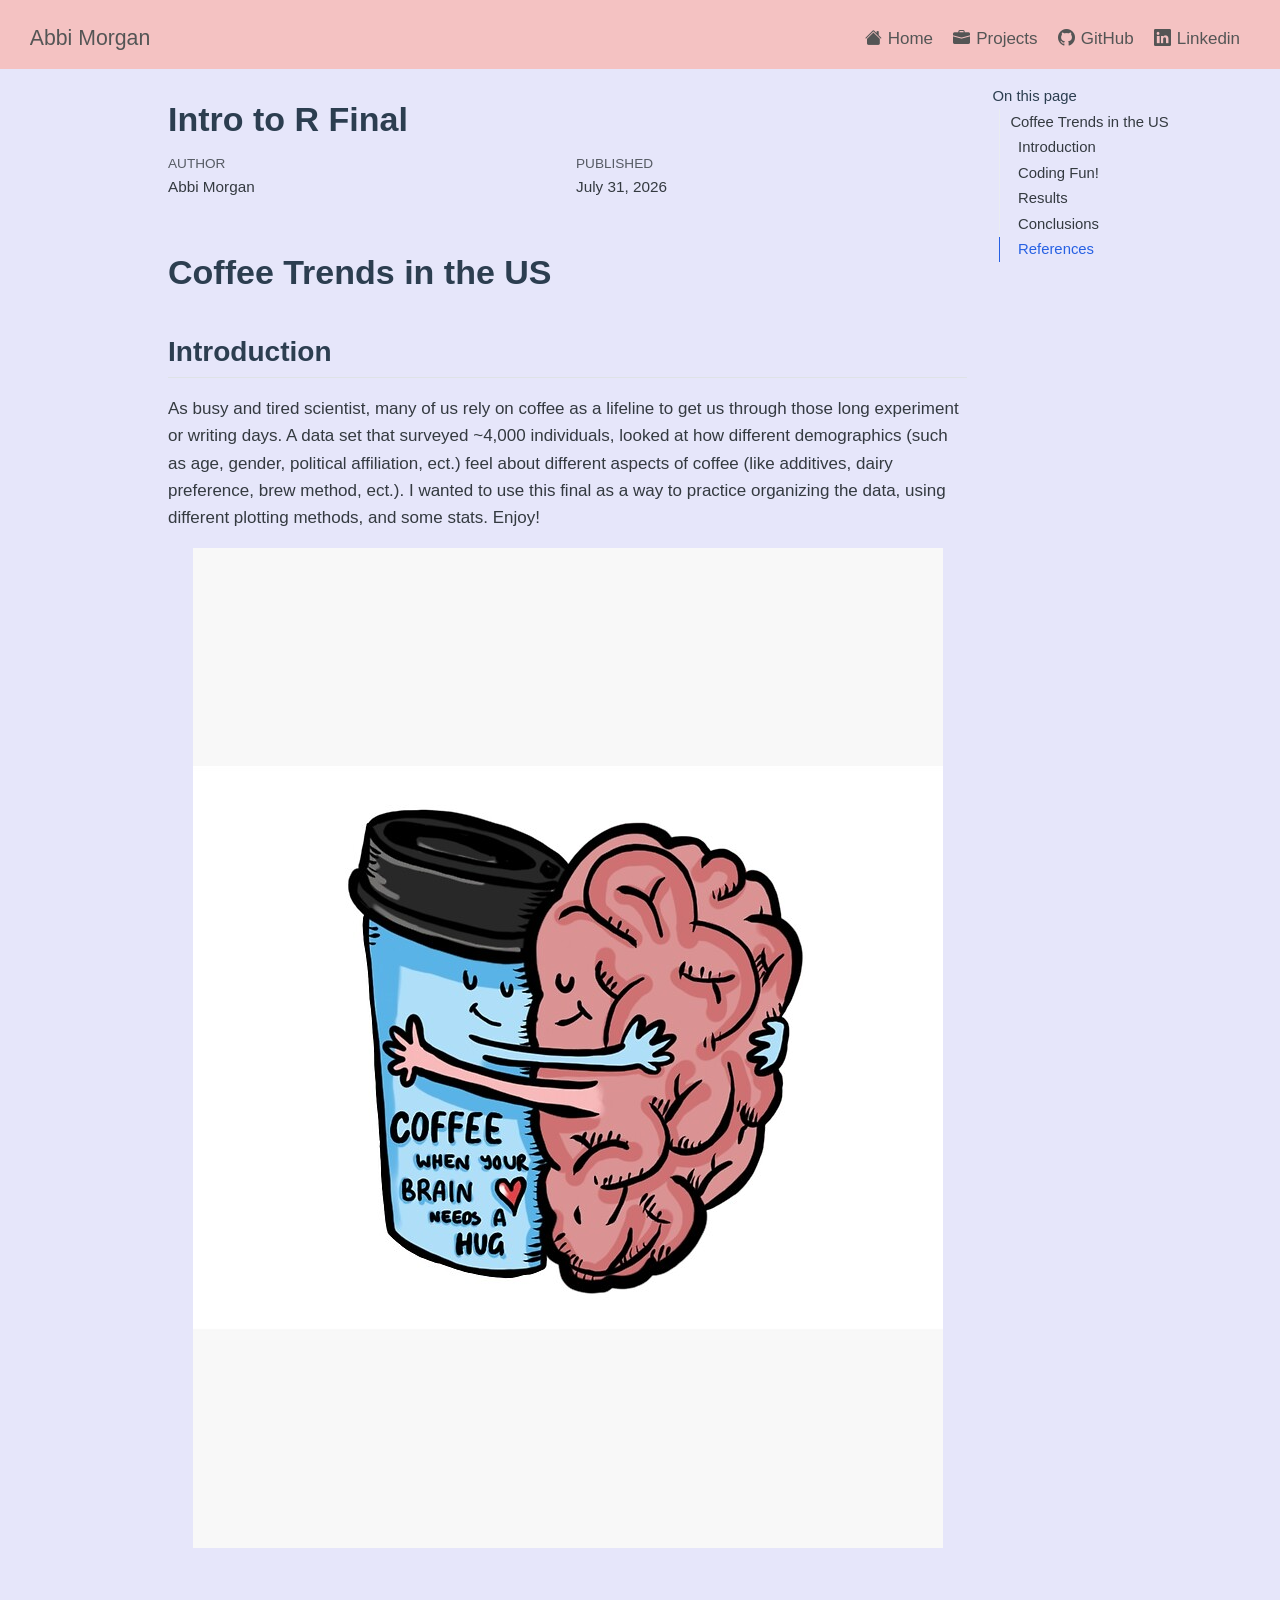
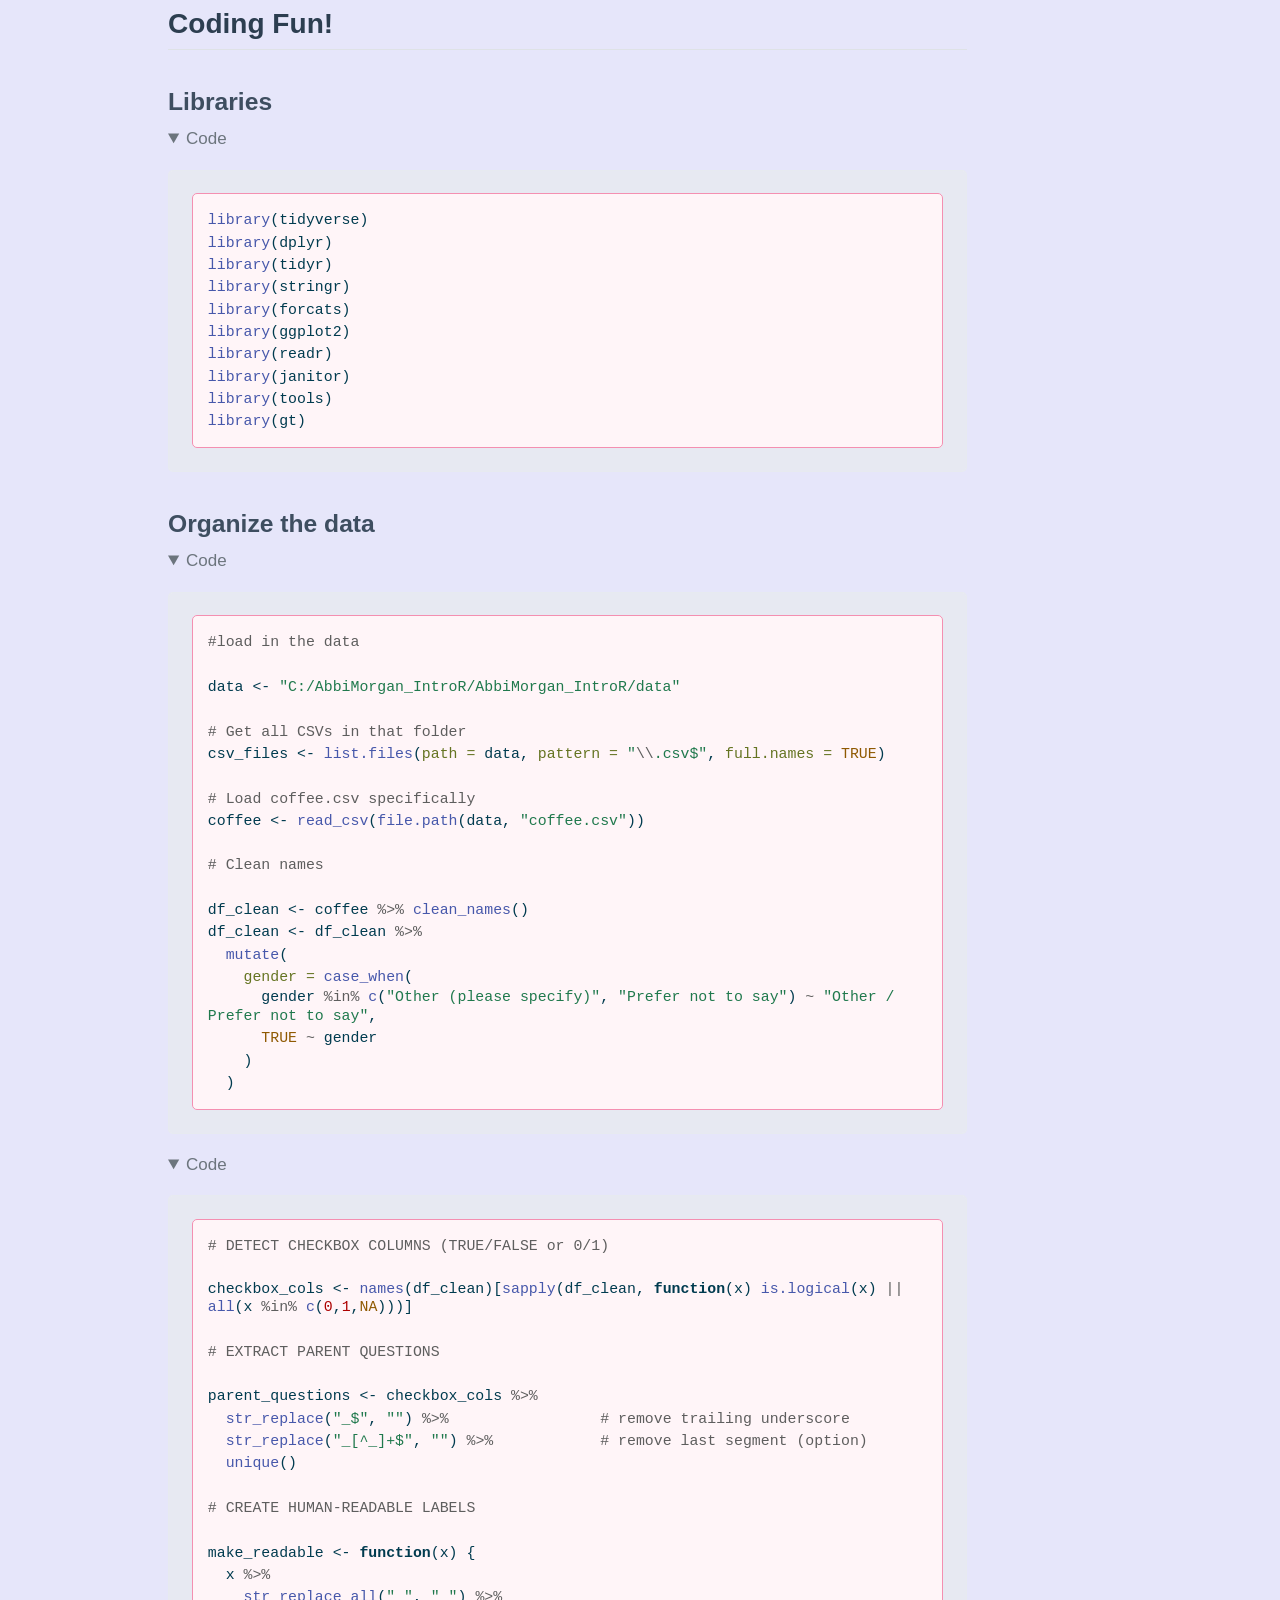
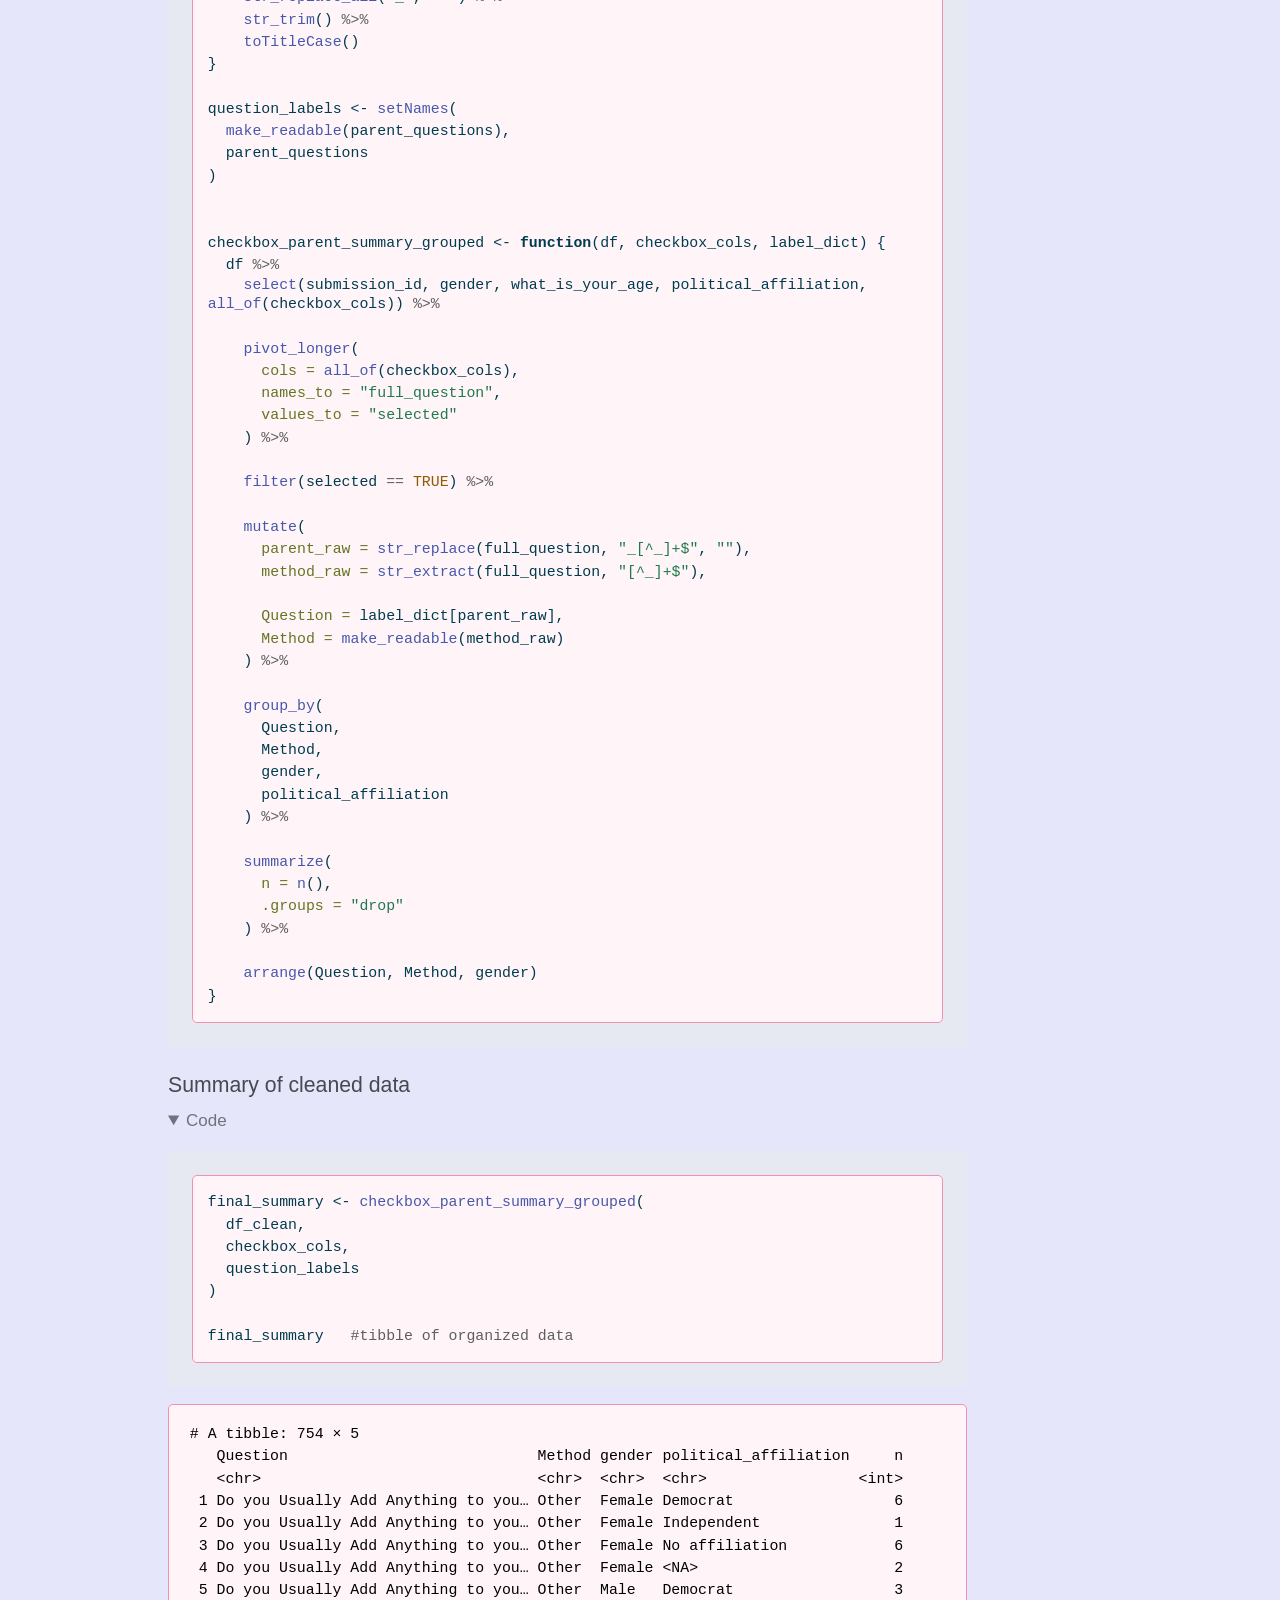
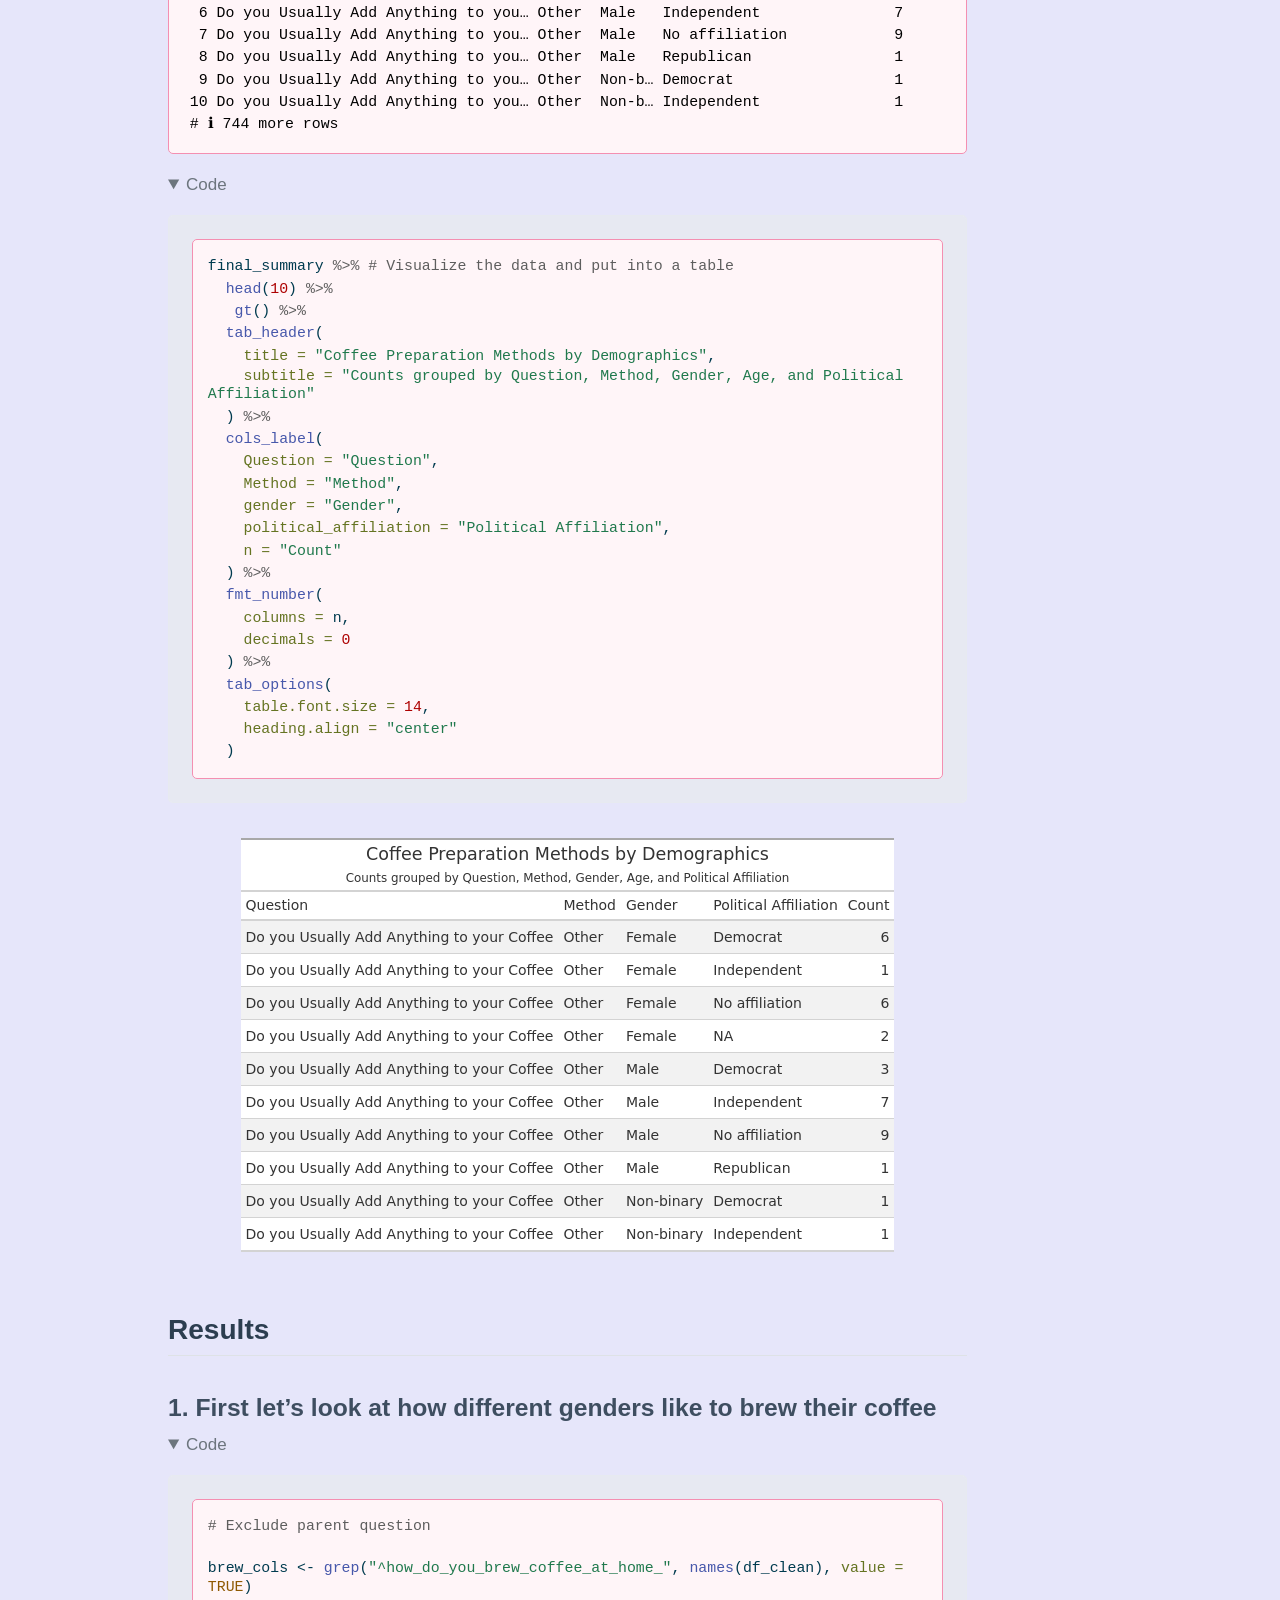
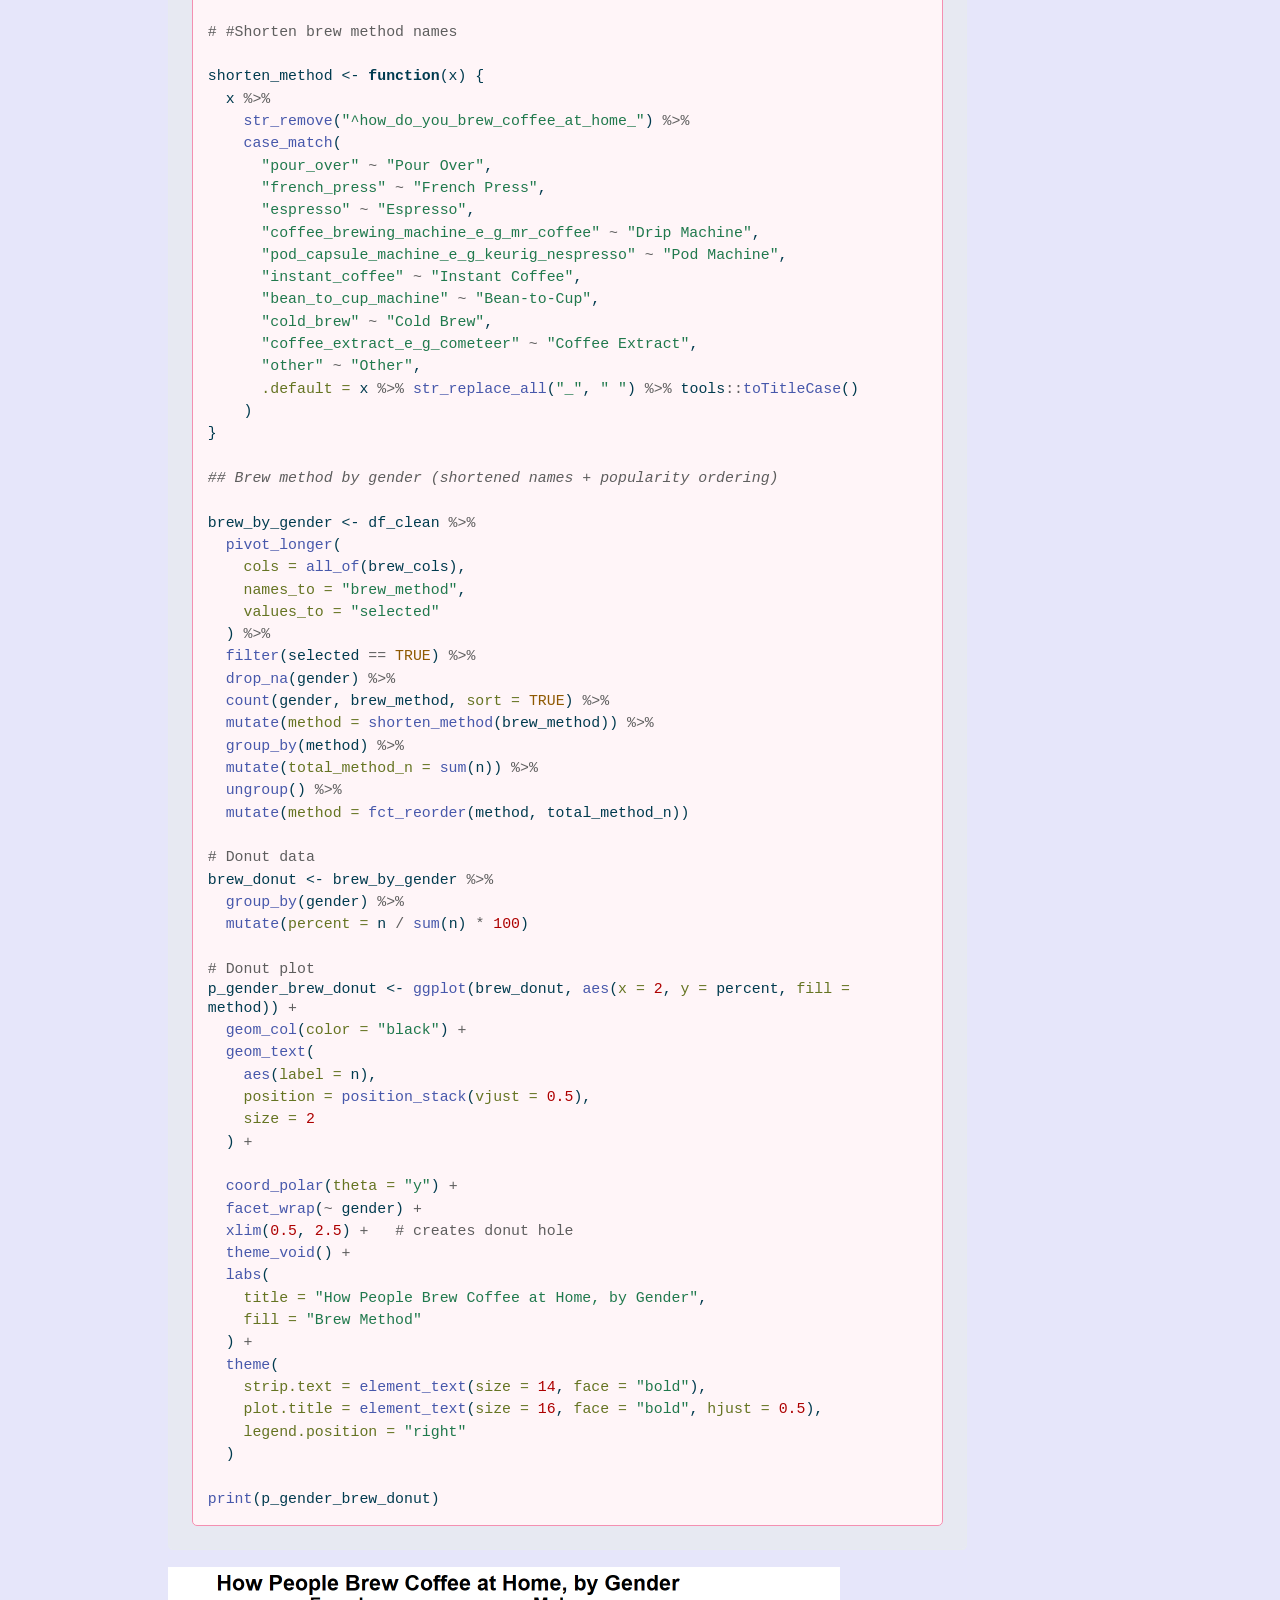
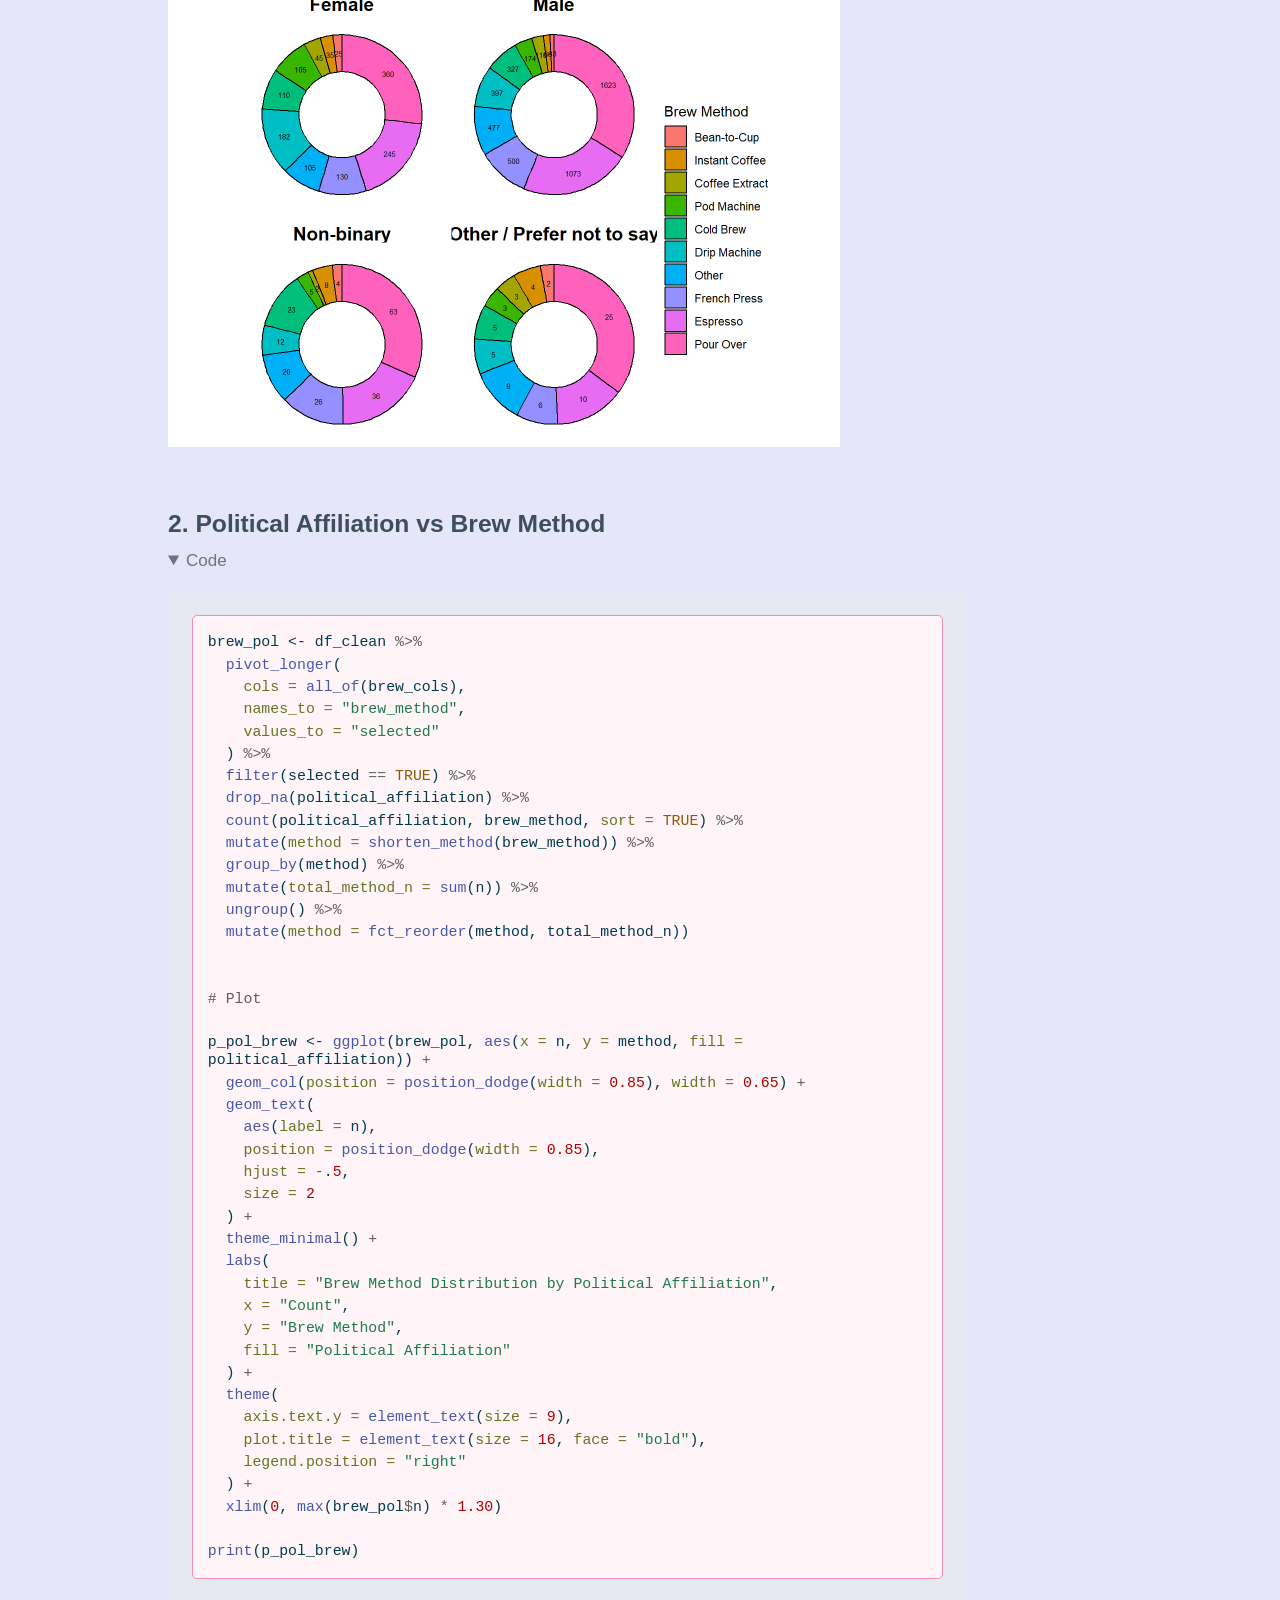
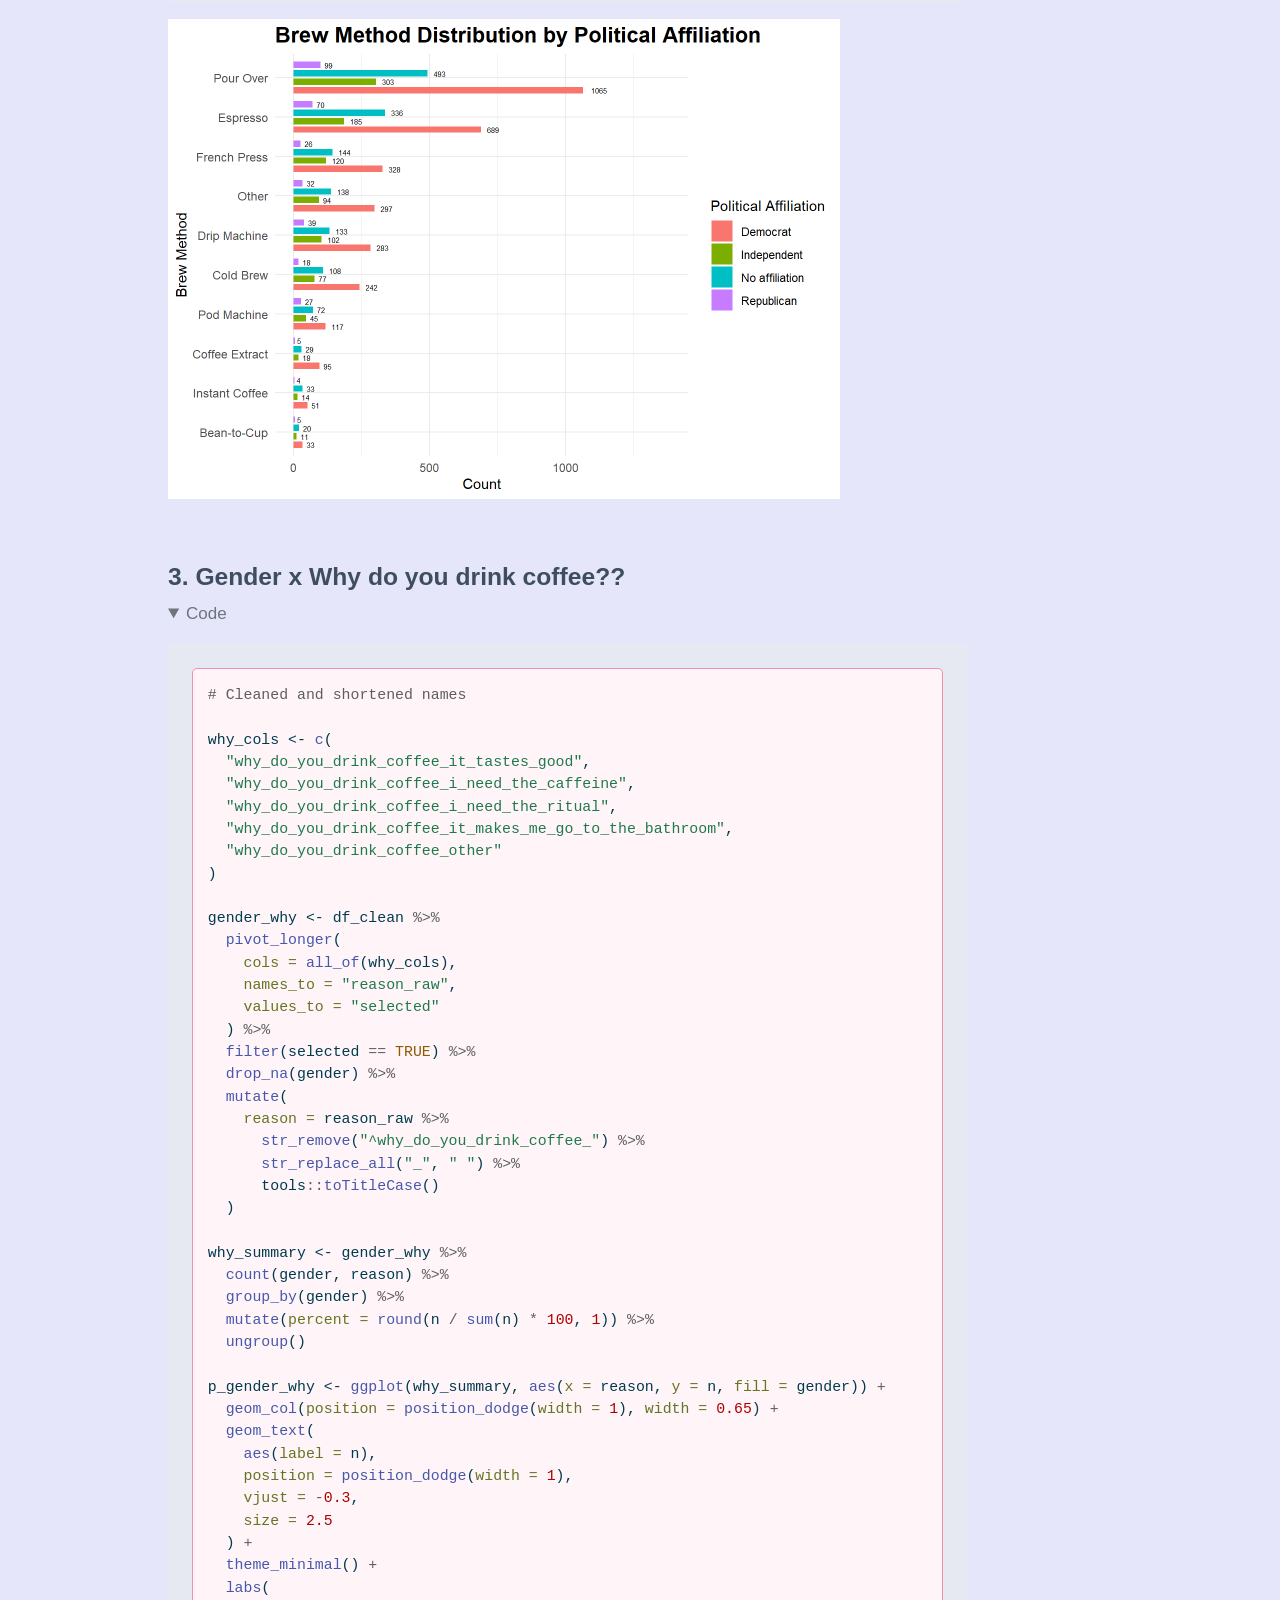
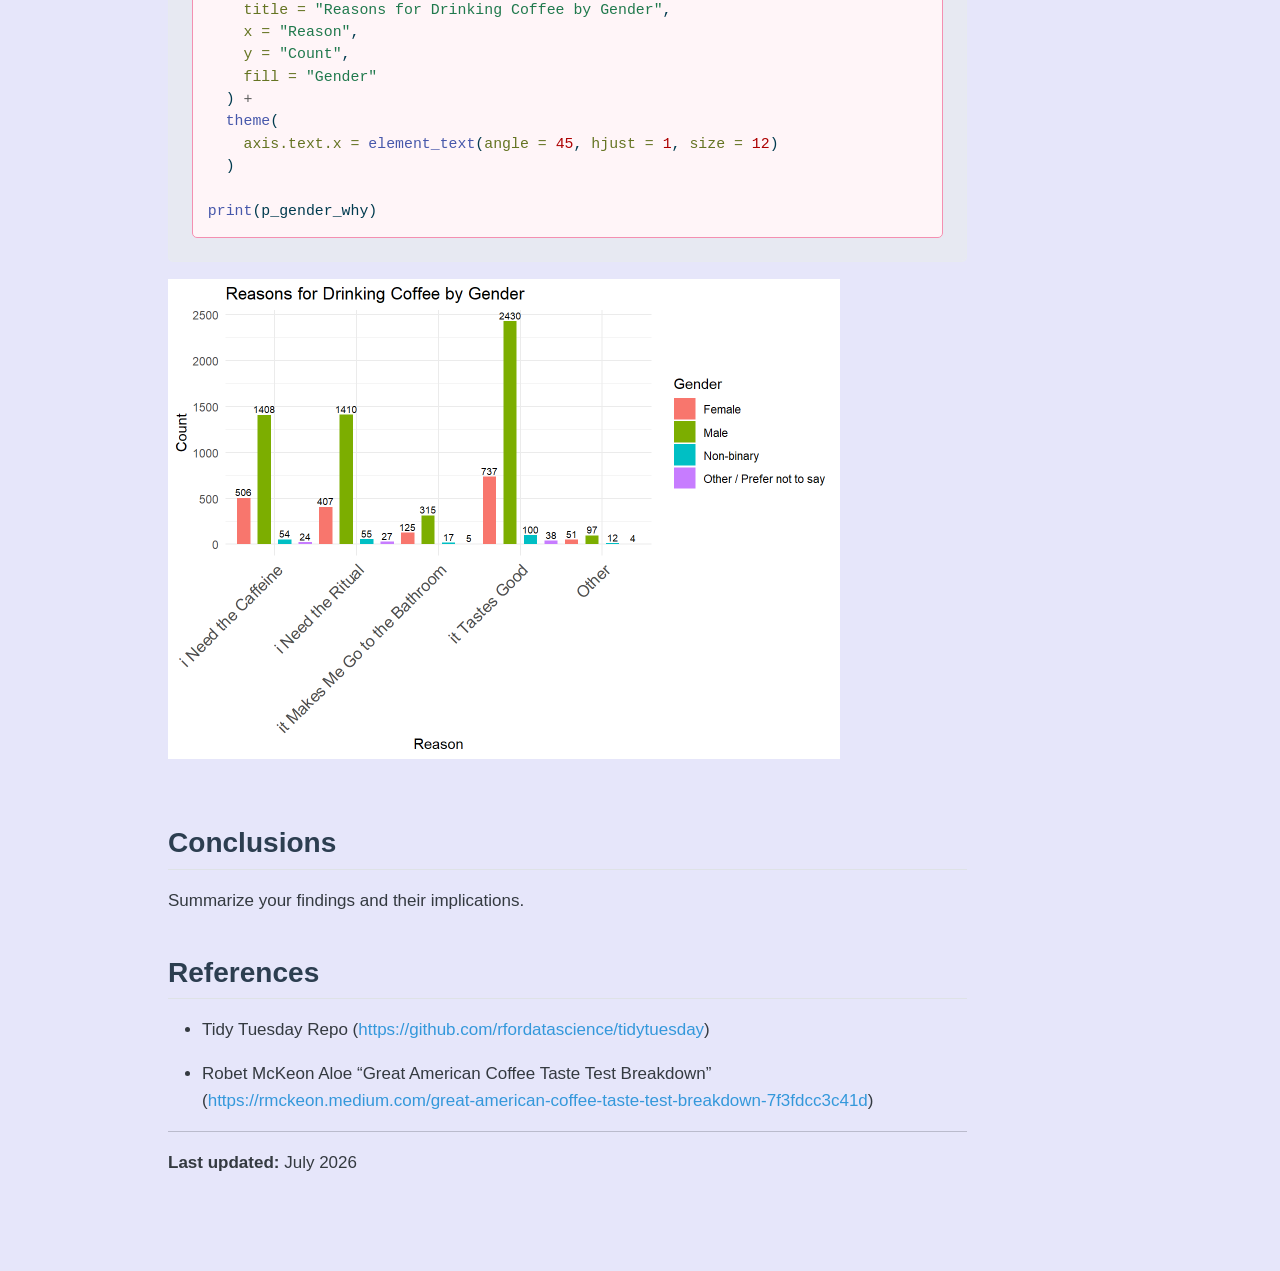
==== docs/final-report.html @ 2d5c86d3 "test 2226" ====
<!DOCTYPE html>
<html xmlns="http://www.w3.org/1999/xhtml" lang="en" xml:lang="en"><head>

<meta charset="utf-8">
<meta name="generator" content="quarto-1.9.38">

<meta name="viewport" content="width=device-width, initial-scale=1.0, user-scalable=yes">

<meta name="author" content="Abbi Morgan">
<meta name="dcterms.date" content="2026-07-31">

<title>Intro to R Final – Abbi Morgan</title>
<style>
/* Default styles provided by pandoc.
** See https://pandoc.org/MANUAL.html#variables-for-html for config info.
*/
code{white-space: pre-wrap;}
span.smallcaps{font-variant: small-caps;}
div.columns{display: flex; gap: min(4vw, 1.5em);}
div.column{flex: auto; overflow-x: auto;}
div.hanging-indent{margin-left: 1.5em; text-indent: -1.5em;}
ul.task-list{list-style: none;}
ul.task-list li input[type="checkbox"] {
  width: 0.8em;
  margin: 0 0.8em 0.2em -1em; /* quarto-specific, see https://github.com/quarto-dev/quarto-cli/issues/4556 */ 
  vertical-align: middle;
}
/* CSS for syntax highlighting */
html { -webkit-text-size-adjust: 100%; }
pre > code.sourceCode { white-space: pre; position: relative; }
pre > code.sourceCode > span { display: inline-block; line-height: 1.25; }
pre > code.sourceCode > span:empty { height: 1.2em; }
.sourceCode { overflow: visible; }
code.sourceCode > span { color: inherit; text-decoration: inherit; }
div.sourceCode { margin: 1em 0; }
pre.sourceCode { margin: 0; }
@media screen {
div.sourceCode { overflow: auto; }
}
@media print {
pre > code.sourceCode { white-space: pre-wrap; }
pre > code.sourceCode > span { text-indent: -5em; padding-left: 5em; }
}
pre.numberSource code
  { counter-reset: source-line 0; }
pre.numberSource code > span
  { position: relative; left: -4em; counter-increment: source-line; }
pre.numberSource code > span > a:first-child::before
  { content: counter(source-line);
    position: relative; left: -1em; text-align: right; vertical-align: baseline;
    border: none; display: inline-block;
    -webkit-touch-callout: none; -webkit-user-select: none;
    -khtml-user-select: none; -moz-user-select: none;
    -ms-user-select: none; user-select: none;
    padding: 0 4px; width: 4em;
  }
pre.numberSource { margin-left: 3em;  padding-left: 4px; }
div.sourceCode
  {   }
@media screen {
pre > code.sourceCode > span > a:first-child::before { text-decoration: underline; }
}
</style>


<script src="site_libs/quarto-nav/quarto-nav.js"></script>
<script src="site_libs/quarto-nav/headroom.min.js"></script>
<script src="site_libs/clipboard/clipboard.min.js"></script>
<script src="site_libs/quarto-search/autocomplete.umd.js"></script>
<script src="site_libs/quarto-search/fuse.min.js"></script>
<script src="site_libs/quarto-search/quarto-search.js"></script>
<meta name="quarto:offset" content="./">
<script src="site_libs/quarto-html/quarto.js" type="module"></script>
<script src="site_libs/quarto-html/tabsets/tabsets.js" type="module"></script>
<script src="site_libs/quarto-html/popper.min.js"></script>
<script src="site_libs/quarto-html/tippy.umd.min.js"></script>
<script src="site_libs/quarto-html/anchor.min.js"></script>
<link href="site_libs/quarto-html/tippy.css" rel="stylesheet">
<link href="site_libs/quarto-html/quarto-syntax-highlighting-15634bcf2e68342d4ad2dfa704d543f6.css" rel="stylesheet" id="quarto-text-highlighting-styles">
<script src="site_libs/bootstrap/bootstrap.min.js"></script>
<link href="site_libs/bootstrap/bootstrap-icons.css" rel="stylesheet">
<link href="site_libs/bootstrap/bootstrap-1de071e047e49cd083ceb1b25ae4a66d.min.css" rel="stylesheet" append-hash="true" id="quarto-bootstrap" data-mode="light">
<script id="quarto-search-options" type="application/json">{
  "location": "navbar",
  "copy-button": false,
  "collapse-after": 3,
  "panel-placement": "end",
  "type": "overlay",
  "limit": 50,
  "keyboard-shortcut": [
    "f",
    "/",
    "s"
  ],
  "show-item-context": false,
  "language": {
    "search-no-results-text": "No results",
    "search-matching-documents-text": "matching documents",
    "search-copy-link-title": "Copy link to search",
    "search-hide-matches-text": "Hide additional matches",
    "search-more-match-text": "more match in this document",
    "search-more-matches-text": "more matches in this document",
    "search-clear-button-title": "Clear",
    "search-text-placeholder": "",
    "search-detached-cancel-button-title": "Cancel",
    "search-submit-button-title": "Submit",
    "search-label": "Search"
  }
}</script>


<link rel="stylesheet" href="styles.css">
</head>

<body class="nav-fixed rclassproject quarto-light">

<div id="quarto-search-results"></div>
  <header id="quarto-header" class="headroom fixed-top">
    <nav class="navbar navbar-expand-lg " data-bs-theme="dark">
      <div class="navbar-container container-fluid">
      <div class="navbar-brand-container mx-auto">
    <a class="navbar-brand" href="./index.html">
    <span class="navbar-title">Abbi Morgan</span>
    </a>
  </div>
          <button class="navbar-toggler" type="button" data-bs-toggle="collapse" data-bs-target="#navbarCollapse" aria-controls="navbarCollapse" role="menu" aria-expanded="false" aria-label="Toggle navigation" onclick="if (window.quartoToggleHeadroom) { window.quartoToggleHeadroom(); }">
  <span class="navbar-toggler-icon"></span>
</button>
          <div class="collapse navbar-collapse" id="navbarCollapse">
            <ul class="navbar-nav navbar-nav-scroll ms-auto">
  <li class="nav-item">
    <a class="nav-link" href="./index.html"> <i class="bi bi-house-fill" role="img">
</i> 
<span class="menu-text">Home</span></a>
  </li>  
  <li class="nav-item">
    <a class="nav-link" href="./projects.html"> <i class="bi bi-briefcase-fill" role="img">
</i> 
<span class="menu-text">Projects</span></a>
  </li>  
  <li class="nav-item">
    <a class="nav-link" href="https://github.com"> <i class="bi bi-github" role="img">
</i> 
<span class="menu-text">GitHub</span></a>
  </li>  
  <li class="nav-item">
    <a class="nav-link" href="https://www.linkedin.com/in/abigail-morgan-2532a51bb/"> <i class="bi bi-linkedin" role="img">
</i> 
<span class="menu-text">Linkedin</span></a>
  </li>  
</ul>
          </div> <!-- /navcollapse -->
            <div class="quarto-navbar-tools">
</div>
      </div> <!-- /container-fluid -->
    </nav>
</header>
<!-- content -->
<div id="quarto-content" class="quarto-container page-columns page-rows-contents page-layout-article page-navbar">
<!-- sidebar -->
<!-- margin-sidebar -->
    <div id="quarto-margin-sidebar" class="sidebar margin-sidebar">
        <nav id="TOC" role="doc-toc" class="toc-active">
    <h2 id="toc-title">On this page</h2>
   
  <ul>
  <li><a href="#coffee-trends-in-the-us" id="toc-coffee-trends-in-the-us" class="nav-link active" data-scroll-target="#coffee-trends-in-the-us">Coffee Trends in the US</a>
  <ul class="collapse">
  <li><a href="#introduction" id="toc-introduction" class="nav-link" data-scroll-target="#introduction">Introduction</a></li>
  <li><a href="#coding-fun" id="toc-coding-fun" class="nav-link" data-scroll-target="#coding-fun">Coding Fun!</a>
  <ul class="collapse">
  <li><a href="#libraries" id="toc-libraries" class="nav-link" data-scroll-target="#libraries">Libraries</a></li>
  <li><a href="#organize-the-data" id="toc-organize-the-data" class="nav-link" data-scroll-target="#organize-the-data">Organize the data</a></li>
  </ul></li>
  <li><a href="#results" id="toc-results" class="nav-link" data-scroll-target="#results">Results</a>
  <ul class="collapse">
  <li><a href="#first-lets-look-at-how-different-genders-like-to-brew-their-coffee" id="toc-first-lets-look-at-how-different-genders-like-to-brew-their-coffee" class="nav-link" data-scroll-target="#first-lets-look-at-how-different-genders-like-to-brew-their-coffee">1. First let’s look at how different genders like to brew their coffee</a></li>
  <li><a href="#political-affiliation-vs-brew-method" id="toc-political-affiliation-vs-brew-method" class="nav-link" data-scroll-target="#political-affiliation-vs-brew-method">2. Political Affiliation vs Brew Method</a></li>
  <li><a href="#gender-x-why-do-you-drink-coffee" id="toc-gender-x-why-do-you-drink-coffee" class="nav-link" data-scroll-target="#gender-x-why-do-you-drink-coffee">3. Gender x Why do you drink coffee??</a></li>
  </ul></li>
  <li><a href="#conclusions" id="toc-conclusions" class="nav-link" data-scroll-target="#conclusions">Conclusions</a></li>
  <li><a href="#references" id="toc-references" class="nav-link" data-scroll-target="#references">References</a></li>
  </ul></li>
  </ul>
</nav>
    </div>
<!-- main -->
<main class="content" id="quarto-document-content">

<header id="title-block-header" class="quarto-title-block default">
<div class="quarto-title">
<h1 class="title">Intro to R Final</h1>
</div>



<div class="quarto-title-meta">

    <div>
    <div class="quarto-title-meta-heading">Author</div>
    <div class="quarto-title-meta-contents">
             <p>Abbi Morgan </p>
          </div>
  </div>
    
    <div>
    <div class="quarto-title-meta-heading">Published</div>
    <div class="quarto-title-meta-contents">
      <p class="date">July 31, 2026</p>
    </div>
  </div>
  
    
  </div>
  


</header>


<section id="coffee-trends-in-the-us" class="level1">
<h1>Coffee Trends in the US</h1>
<section id="introduction" class="level2">
<h2 class="anchored" data-anchor-id="introduction">Introduction</h2>
<p>As busy and tired scientist, many of us rely on coffee as a lifeline to get us through those long experiment or writing days. A data set that surveyed ~4,000 individuals, looked at how different demographics (such as age, gender, political affiliation, ect.) feel about different aspects of coffee (like additives, dairy preference, brew method, ect.). I wanted to use this final as a way to practice organizing the data, using different plotting methods, and some stats. Enjoy!</p>
<div class="quarto-figure quarto-figure-center">
<figure class="figure">
<p><img src=".\Coffe_brain.jpg" class="img-fluid quarto-figure quarto-figure-center figure-img"></p>
</figure>
</div>
</section>
<section id="coding-fun" class="level2">
<h2 class="anchored" data-anchor-id="coding-fun">Coding Fun!</h2>
<section id="libraries" class="level3">
<h3 class="anchored" data-anchor-id="libraries">Libraries</h3>
<div class="cell">
<details open="" class="code-fold">
<summary>Code</summary>
<div class="code-copy-outer-scaffold"><div class="sourceCode cell-code" id="cb1"><pre class="sourceCode r code-with-copy"><code class="sourceCode r"><span id="cb1-1"><a href="#cb1-1" aria-hidden="true" tabindex="-1"></a><span class="fu">library</span>(tidyverse)</span>
<span id="cb1-2"><a href="#cb1-2" aria-hidden="true" tabindex="-1"></a><span class="fu">library</span>(dplyr)</span>
<span id="cb1-3"><a href="#cb1-3" aria-hidden="true" tabindex="-1"></a><span class="fu">library</span>(tidyr)</span>
<span id="cb1-4"><a href="#cb1-4" aria-hidden="true" tabindex="-1"></a><span class="fu">library</span>(stringr)</span>
<span id="cb1-5"><a href="#cb1-5" aria-hidden="true" tabindex="-1"></a><span class="fu">library</span>(forcats)</span>
<span id="cb1-6"><a href="#cb1-6" aria-hidden="true" tabindex="-1"></a><span class="fu">library</span>(ggplot2)</span>
<span id="cb1-7"><a href="#cb1-7" aria-hidden="true" tabindex="-1"></a><span class="fu">library</span>(readr)</span>
<span id="cb1-8"><a href="#cb1-8" aria-hidden="true" tabindex="-1"></a><span class="fu">library</span>(janitor)</span>
<span id="cb1-9"><a href="#cb1-9" aria-hidden="true" tabindex="-1"></a><span class="fu">library</span>(tools)</span>
<span id="cb1-10"><a href="#cb1-10" aria-hidden="true" tabindex="-1"></a><span class="fu">library</span>(gt)</span></code></pre></div><button title="Copy to Clipboard" class="code-copy-button"><i class="bi"></i></button></div>
</details>
</div>
</section>
<section id="organize-the-data" class="level3">
<h3 class="anchored" data-anchor-id="organize-the-data">Organize the data</h3>
<div class="cell">
<details open="" class="code-fold">
<summary>Code</summary>
<div class="code-copy-outer-scaffold"><div class="sourceCode cell-code" id="cb2"><pre class="sourceCode r code-with-copy"><code class="sourceCode r"><span id="cb2-1"><a href="#cb2-1" aria-hidden="true" tabindex="-1"></a><span class="co">#load in the data</span></span>
<span id="cb2-2"><a href="#cb2-2" aria-hidden="true" tabindex="-1"></a></span>
<span id="cb2-3"><a href="#cb2-3" aria-hidden="true" tabindex="-1"></a>data <span class="ot">&lt;-</span> <span class="st">"C:/AbbiMorgan_IntroR/AbbiMorgan_IntroR/data"</span></span>
<span id="cb2-4"><a href="#cb2-4" aria-hidden="true" tabindex="-1"></a></span>
<span id="cb2-5"><a href="#cb2-5" aria-hidden="true" tabindex="-1"></a><span class="co"># Get all CSVs in that folder</span></span>
<span id="cb2-6"><a href="#cb2-6" aria-hidden="true" tabindex="-1"></a>csv_files <span class="ot">&lt;-</span> <span class="fu">list.files</span>(<span class="at">path =</span> data, <span class="at">pattern =</span> <span class="st">"</span><span class="sc">\\</span><span class="st">.csv$"</span>, <span class="at">full.names =</span> <span class="cn">TRUE</span>)</span>
<span id="cb2-7"><a href="#cb2-7" aria-hidden="true" tabindex="-1"></a></span>
<span id="cb2-8"><a href="#cb2-8" aria-hidden="true" tabindex="-1"></a><span class="co"># Load coffee.csv specifically</span></span>
<span id="cb2-9"><a href="#cb2-9" aria-hidden="true" tabindex="-1"></a>coffee <span class="ot">&lt;-</span> <span class="fu">read_csv</span>(<span class="fu">file.path</span>(data, <span class="st">"coffee.csv"</span>))</span>
<span id="cb2-10"><a href="#cb2-10" aria-hidden="true" tabindex="-1"></a></span>
<span id="cb2-11"><a href="#cb2-11" aria-hidden="true" tabindex="-1"></a><span class="co"># Clean names</span></span>
<span id="cb2-12"><a href="#cb2-12" aria-hidden="true" tabindex="-1"></a></span>
<span id="cb2-13"><a href="#cb2-13" aria-hidden="true" tabindex="-1"></a>df_clean <span class="ot">&lt;-</span> coffee <span class="sc">%&gt;%</span> <span class="fu">clean_names</span>()</span>
<span id="cb2-14"><a href="#cb2-14" aria-hidden="true" tabindex="-1"></a>df_clean <span class="ot">&lt;-</span> df_clean <span class="sc">%&gt;%</span></span>
<span id="cb2-15"><a href="#cb2-15" aria-hidden="true" tabindex="-1"></a>  <span class="fu">mutate</span>(</span>
<span id="cb2-16"><a href="#cb2-16" aria-hidden="true" tabindex="-1"></a>    <span class="at">gender =</span> <span class="fu">case_when</span>(</span>
<span id="cb2-17"><a href="#cb2-17" aria-hidden="true" tabindex="-1"></a>      gender <span class="sc">%in%</span> <span class="fu">c</span>(<span class="st">"Other (please specify)"</span>, <span class="st">"Prefer not to say"</span>) <span class="sc">~</span> <span class="st">"Other / Prefer not to say"</span>,</span>
<span id="cb2-18"><a href="#cb2-18" aria-hidden="true" tabindex="-1"></a>      <span class="cn">TRUE</span> <span class="sc">~</span> gender</span>
<span id="cb2-19"><a href="#cb2-19" aria-hidden="true" tabindex="-1"></a>    )</span>
<span id="cb2-20"><a href="#cb2-20" aria-hidden="true" tabindex="-1"></a>  )</span></code></pre></div><button title="Copy to Clipboard" class="code-copy-button"><i class="bi"></i></button></div>
</details>
</div>
<div class="cell">
<details open="" class="code-fold">
<summary>Code</summary>
<div class="code-copy-outer-scaffold"><div class="sourceCode cell-code" id="cb3"><pre class="sourceCode r code-with-copy"><code class="sourceCode r"><span id="cb3-1"><a href="#cb3-1" aria-hidden="true" tabindex="-1"></a><span class="co"># DETECT CHECKBOX COLUMNS (TRUE/FALSE or 0/1)</span></span>
<span id="cb3-2"><a href="#cb3-2" aria-hidden="true" tabindex="-1"></a></span>
<span id="cb3-3"><a href="#cb3-3" aria-hidden="true" tabindex="-1"></a>checkbox_cols <span class="ot">&lt;-</span> <span class="fu">names</span>(df_clean)[<span class="fu">sapply</span>(df_clean, <span class="cf">function</span>(x) <span class="fu">is.logical</span>(x) <span class="sc">||</span> <span class="fu">all</span>(x <span class="sc">%in%</span> <span class="fu">c</span>(<span class="dv">0</span>,<span class="dv">1</span>,<span class="cn">NA</span>)))]</span>
<span id="cb3-4"><a href="#cb3-4" aria-hidden="true" tabindex="-1"></a></span>
<span id="cb3-5"><a href="#cb3-5" aria-hidden="true" tabindex="-1"></a><span class="co"># EXTRACT PARENT QUESTIONS</span></span>
<span id="cb3-6"><a href="#cb3-6" aria-hidden="true" tabindex="-1"></a></span>
<span id="cb3-7"><a href="#cb3-7" aria-hidden="true" tabindex="-1"></a>parent_questions <span class="ot">&lt;-</span> checkbox_cols <span class="sc">%&gt;%</span></span>
<span id="cb3-8"><a href="#cb3-8" aria-hidden="true" tabindex="-1"></a>  <span class="fu">str_replace</span>(<span class="st">"_$"</span>, <span class="st">""</span>) <span class="sc">%&gt;%</span>                 <span class="co"># remove trailing underscore</span></span>
<span id="cb3-9"><a href="#cb3-9" aria-hidden="true" tabindex="-1"></a>  <span class="fu">str_replace</span>(<span class="st">"_[^_]+$"</span>, <span class="st">""</span>) <span class="sc">%&gt;%</span>            <span class="co"># remove last segment (option)</span></span>
<span id="cb3-10"><a href="#cb3-10" aria-hidden="true" tabindex="-1"></a>  <span class="fu">unique</span>()</span>
<span id="cb3-11"><a href="#cb3-11" aria-hidden="true" tabindex="-1"></a></span>
<span id="cb3-12"><a href="#cb3-12" aria-hidden="true" tabindex="-1"></a><span class="co"># CREATE HUMAN-READABLE LABELS</span></span>
<span id="cb3-13"><a href="#cb3-13" aria-hidden="true" tabindex="-1"></a></span>
<span id="cb3-14"><a href="#cb3-14" aria-hidden="true" tabindex="-1"></a>make_readable <span class="ot">&lt;-</span> <span class="cf">function</span>(x) {</span>
<span id="cb3-15"><a href="#cb3-15" aria-hidden="true" tabindex="-1"></a>  x <span class="sc">%&gt;%</span></span>
<span id="cb3-16"><a href="#cb3-16" aria-hidden="true" tabindex="-1"></a>    <span class="fu">str_replace_all</span>(<span class="st">"_"</span>, <span class="st">" "</span>) <span class="sc">%&gt;%</span></span>
<span id="cb3-17"><a href="#cb3-17" aria-hidden="true" tabindex="-1"></a>    <span class="fu">str_trim</span>() <span class="sc">%&gt;%</span></span>
<span id="cb3-18"><a href="#cb3-18" aria-hidden="true" tabindex="-1"></a>    <span class="fu">toTitleCase</span>()</span>
<span id="cb3-19"><a href="#cb3-19" aria-hidden="true" tabindex="-1"></a>}</span>
<span id="cb3-20"><a href="#cb3-20" aria-hidden="true" tabindex="-1"></a></span>
<span id="cb3-21"><a href="#cb3-21" aria-hidden="true" tabindex="-1"></a>question_labels <span class="ot">&lt;-</span> <span class="fu">setNames</span>(</span>
<span id="cb3-22"><a href="#cb3-22" aria-hidden="true" tabindex="-1"></a>  <span class="fu">make_readable</span>(parent_questions),</span>
<span id="cb3-23"><a href="#cb3-23" aria-hidden="true" tabindex="-1"></a>  parent_questions</span>
<span id="cb3-24"><a href="#cb3-24" aria-hidden="true" tabindex="-1"></a>)</span>
<span id="cb3-25"><a href="#cb3-25" aria-hidden="true" tabindex="-1"></a></span>
<span id="cb3-26"><a href="#cb3-26" aria-hidden="true" tabindex="-1"></a></span>
<span id="cb3-27"><a href="#cb3-27" aria-hidden="true" tabindex="-1"></a>checkbox_parent_summary_grouped <span class="ot">&lt;-</span> <span class="cf">function</span>(df, checkbox_cols, label_dict) {</span>
<span id="cb3-28"><a href="#cb3-28" aria-hidden="true" tabindex="-1"></a>  df <span class="sc">%&gt;%</span></span>
<span id="cb3-29"><a href="#cb3-29" aria-hidden="true" tabindex="-1"></a>    <span class="fu">select</span>(submission_id, gender, what_is_your_age, political_affiliation, <span class="fu">all_of</span>(checkbox_cols)) <span class="sc">%&gt;%</span></span>
<span id="cb3-30"><a href="#cb3-30" aria-hidden="true" tabindex="-1"></a>    </span>
<span id="cb3-31"><a href="#cb3-31" aria-hidden="true" tabindex="-1"></a>    <span class="fu">pivot_longer</span>(</span>
<span id="cb3-32"><a href="#cb3-32" aria-hidden="true" tabindex="-1"></a>      <span class="at">cols =</span> <span class="fu">all_of</span>(checkbox_cols),</span>
<span id="cb3-33"><a href="#cb3-33" aria-hidden="true" tabindex="-1"></a>      <span class="at">names_to =</span> <span class="st">"full_question"</span>,</span>
<span id="cb3-34"><a href="#cb3-34" aria-hidden="true" tabindex="-1"></a>      <span class="at">values_to =</span> <span class="st">"selected"</span></span>
<span id="cb3-35"><a href="#cb3-35" aria-hidden="true" tabindex="-1"></a>    ) <span class="sc">%&gt;%</span></span>
<span id="cb3-36"><a href="#cb3-36" aria-hidden="true" tabindex="-1"></a>    </span>
<span id="cb3-37"><a href="#cb3-37" aria-hidden="true" tabindex="-1"></a>    <span class="fu">filter</span>(selected <span class="sc">==</span> <span class="cn">TRUE</span>) <span class="sc">%&gt;%</span></span>
<span id="cb3-38"><a href="#cb3-38" aria-hidden="true" tabindex="-1"></a>    </span>
<span id="cb3-39"><a href="#cb3-39" aria-hidden="true" tabindex="-1"></a>    <span class="fu">mutate</span>(</span>
<span id="cb3-40"><a href="#cb3-40" aria-hidden="true" tabindex="-1"></a>      <span class="at">parent_raw =</span> <span class="fu">str_replace</span>(full_question, <span class="st">"_[^_]+$"</span>, <span class="st">""</span>),</span>
<span id="cb3-41"><a href="#cb3-41" aria-hidden="true" tabindex="-1"></a>      <span class="at">method_raw =</span> <span class="fu">str_extract</span>(full_question, <span class="st">"[^_]+$"</span>),</span>
<span id="cb3-42"><a href="#cb3-42" aria-hidden="true" tabindex="-1"></a>      </span>
<span id="cb3-43"><a href="#cb3-43" aria-hidden="true" tabindex="-1"></a>      <span class="at">Question =</span> label_dict[parent_raw],</span>
<span id="cb3-44"><a href="#cb3-44" aria-hidden="true" tabindex="-1"></a>      <span class="at">Method =</span> <span class="fu">make_readable</span>(method_raw)</span>
<span id="cb3-45"><a href="#cb3-45" aria-hidden="true" tabindex="-1"></a>    ) <span class="sc">%&gt;%</span></span>
<span id="cb3-46"><a href="#cb3-46" aria-hidden="true" tabindex="-1"></a>    </span>
<span id="cb3-47"><a href="#cb3-47" aria-hidden="true" tabindex="-1"></a>    <span class="fu">group_by</span>(</span>
<span id="cb3-48"><a href="#cb3-48" aria-hidden="true" tabindex="-1"></a>      Question,</span>
<span id="cb3-49"><a href="#cb3-49" aria-hidden="true" tabindex="-1"></a>      Method,</span>
<span id="cb3-50"><a href="#cb3-50" aria-hidden="true" tabindex="-1"></a>      gender,</span>
<span id="cb3-51"><a href="#cb3-51" aria-hidden="true" tabindex="-1"></a>      political_affiliation</span>
<span id="cb3-52"><a href="#cb3-52" aria-hidden="true" tabindex="-1"></a>    ) <span class="sc">%&gt;%</span></span>
<span id="cb3-53"><a href="#cb3-53" aria-hidden="true" tabindex="-1"></a>    </span>
<span id="cb3-54"><a href="#cb3-54" aria-hidden="true" tabindex="-1"></a>    <span class="fu">summarize</span>(</span>
<span id="cb3-55"><a href="#cb3-55" aria-hidden="true" tabindex="-1"></a>      <span class="at">n =</span> <span class="fu">n</span>(),</span>
<span id="cb3-56"><a href="#cb3-56" aria-hidden="true" tabindex="-1"></a>      <span class="at">.groups =</span> <span class="st">"drop"</span></span>
<span id="cb3-57"><a href="#cb3-57" aria-hidden="true" tabindex="-1"></a>    ) <span class="sc">%&gt;%</span></span>
<span id="cb3-58"><a href="#cb3-58" aria-hidden="true" tabindex="-1"></a>    </span>
<span id="cb3-59"><a href="#cb3-59" aria-hidden="true" tabindex="-1"></a>    <span class="fu">arrange</span>(Question, Method, gender)</span>
<span id="cb3-60"><a href="#cb3-60" aria-hidden="true" tabindex="-1"></a>}</span></code></pre></div><button title="Copy to Clipboard" class="code-copy-button"><i class="bi"></i></button></div>
</details>
</div>
<section id="summary-of-cleaned-data" class="level4">
<h4 class="anchored" data-anchor-id="summary-of-cleaned-data">Summary of cleaned data</h4>
<div class="cell">
<details open="" class="code-fold">
<summary>Code</summary>
<div class="code-copy-outer-scaffold"><div class="sourceCode cell-code" id="cb4"><pre class="sourceCode r code-with-copy"><code class="sourceCode r"><span id="cb4-1"><a href="#cb4-1" aria-hidden="true" tabindex="-1"></a>final_summary <span class="ot">&lt;-</span> <span class="fu">checkbox_parent_summary_grouped</span>(</span>
<span id="cb4-2"><a href="#cb4-2" aria-hidden="true" tabindex="-1"></a>  df_clean,</span>
<span id="cb4-3"><a href="#cb4-3" aria-hidden="true" tabindex="-1"></a>  checkbox_cols,</span>
<span id="cb4-4"><a href="#cb4-4" aria-hidden="true" tabindex="-1"></a>  question_labels</span>
<span id="cb4-5"><a href="#cb4-5" aria-hidden="true" tabindex="-1"></a>)</span>
<span id="cb4-6"><a href="#cb4-6" aria-hidden="true" tabindex="-1"></a></span>
<span id="cb4-7"><a href="#cb4-7" aria-hidden="true" tabindex="-1"></a>final_summary   <span class="co">#tibble of organized data</span></span></code></pre></div><button title="Copy to Clipboard" class="code-copy-button"><i class="bi"></i></button></div>
</details>
<div class="cell-output cell-output-stdout">
<pre><code># A tibble: 754 × 5
   Question                            Method gender political_affiliation     n
   &lt;chr&gt;                               &lt;chr&gt;  &lt;chr&gt;  &lt;chr&gt;                 &lt;int&gt;
 1 Do you Usually Add Anything to you… Other  Female Democrat                  6
 2 Do you Usually Add Anything to you… Other  Female Independent               1
 3 Do you Usually Add Anything to you… Other  Female No affiliation            6
 4 Do you Usually Add Anything to you… Other  Female &lt;NA&gt;                      2
 5 Do you Usually Add Anything to you… Other  Male   Democrat                  3
 6 Do you Usually Add Anything to you… Other  Male   Independent               7
 7 Do you Usually Add Anything to you… Other  Male   No affiliation            9
 8 Do you Usually Add Anything to you… Other  Male   Republican                1
 9 Do you Usually Add Anything to you… Other  Non-b… Democrat                  1
10 Do you Usually Add Anything to you… Other  Non-b… Independent               1
# ℹ 744 more rows</code></pre>
</div>
<details open="" class="code-fold">
<summary>Code</summary>
<div class="code-copy-outer-scaffold"><div class="sourceCode cell-code" id="cb6"><pre class="sourceCode r code-with-copy"><code class="sourceCode r"><span id="cb6-1"><a href="#cb6-1" aria-hidden="true" tabindex="-1"></a>final_summary <span class="sc">%&gt;%</span> <span class="co"># Visualize the data and put into a table</span></span>
<span id="cb6-2"><a href="#cb6-2" aria-hidden="true" tabindex="-1"></a>  <span class="fu">head</span>(<span class="dv">10</span>) <span class="sc">%&gt;%</span></span>
<span id="cb6-3"><a href="#cb6-3" aria-hidden="true" tabindex="-1"></a>   <span class="fu">gt</span>() <span class="sc">%&gt;%</span></span>
<span id="cb6-4"><a href="#cb6-4" aria-hidden="true" tabindex="-1"></a>  <span class="fu">tab_header</span>(</span>
<span id="cb6-5"><a href="#cb6-5" aria-hidden="true" tabindex="-1"></a>    <span class="at">title =</span> <span class="st">"Coffee Preparation Methods by Demographics"</span>,</span>
<span id="cb6-6"><a href="#cb6-6" aria-hidden="true" tabindex="-1"></a>    <span class="at">subtitle =</span> <span class="st">"Counts grouped by Question, Method, Gender, Age, and Political Affiliation"</span></span>
<span id="cb6-7"><a href="#cb6-7" aria-hidden="true" tabindex="-1"></a>  ) <span class="sc">%&gt;%</span></span>
<span id="cb6-8"><a href="#cb6-8" aria-hidden="true" tabindex="-1"></a>  <span class="fu">cols_label</span>(</span>
<span id="cb6-9"><a href="#cb6-9" aria-hidden="true" tabindex="-1"></a>    <span class="at">Question =</span> <span class="st">"Question"</span>,</span>
<span id="cb6-10"><a href="#cb6-10" aria-hidden="true" tabindex="-1"></a>    <span class="at">Method =</span> <span class="st">"Method"</span>,</span>
<span id="cb6-11"><a href="#cb6-11" aria-hidden="true" tabindex="-1"></a>    <span class="at">gender =</span> <span class="st">"Gender"</span>,</span>
<span id="cb6-12"><a href="#cb6-12" aria-hidden="true" tabindex="-1"></a>    <span class="at">political_affiliation =</span> <span class="st">"Political Affiliation"</span>,</span>
<span id="cb6-13"><a href="#cb6-13" aria-hidden="true" tabindex="-1"></a>    <span class="at">n =</span> <span class="st">"Count"</span></span>
<span id="cb6-14"><a href="#cb6-14" aria-hidden="true" tabindex="-1"></a>  ) <span class="sc">%&gt;%</span></span>
<span id="cb6-15"><a href="#cb6-15" aria-hidden="true" tabindex="-1"></a>  <span class="fu">fmt_number</span>(</span>
<span id="cb6-16"><a href="#cb6-16" aria-hidden="true" tabindex="-1"></a>    <span class="at">columns =</span> n,</span>
<span id="cb6-17"><a href="#cb6-17" aria-hidden="true" tabindex="-1"></a>    <span class="at">decimals =</span> <span class="dv">0</span></span>
<span id="cb6-18"><a href="#cb6-18" aria-hidden="true" tabindex="-1"></a>  ) <span class="sc">%&gt;%</span></span>
<span id="cb6-19"><a href="#cb6-19" aria-hidden="true" tabindex="-1"></a>  <span class="fu">tab_options</span>(</span>
<span id="cb6-20"><a href="#cb6-20" aria-hidden="true" tabindex="-1"></a>    <span class="at">table.font.size =</span> <span class="dv">14</span>,</span>
<span id="cb6-21"><a href="#cb6-21" aria-hidden="true" tabindex="-1"></a>    <span class="at">heading.align =</span> <span class="st">"center"</span></span>
<span id="cb6-22"><a href="#cb6-22" aria-hidden="true" tabindex="-1"></a>  )</span></code></pre></div><button title="Copy to Clipboard" class="code-copy-button"><i class="bi"></i></button></div>
</details>
<div class="cell-output-display">
<div id="lobmyshqfm" style="padding-left:0px;padding-right:0px;padding-top:10px;padding-bottom:10px;overflow-x:auto;overflow-y:auto;width:auto;height:auto;">
<style>#lobmyshqfm table {
  font-family: system-ui, 'Segoe UI', Roboto, Helvetica, Arial, sans-serif, 'Apple Color Emoji', 'Segoe UI Emoji', 'Segoe UI Symbol', 'Noto Color Emoji';
  -webkit-font-smoothing: antialiased;
  -moz-osx-font-smoothing: grayscale;
}

#lobmyshqfm thead, #lobmyshqfm tbody, #lobmyshqfm tfoot, #lobmyshqfm tr, #lobmyshqfm td, #lobmyshqfm th {
  border-style: none;
}

#lobmyshqfm p {
  margin: 0;
  padding: 0;
}

#lobmyshqfm .gt_table {
  display: table;
  border-collapse: collapse;
  line-height: normal;
  margin-left: auto;
  margin-right: auto;
  color: #333333;
  font-size: 14px;
  font-weight: normal;
  font-style: normal;
  background-color: #FFFFFF;
  width: auto;
  border-top-style: solid;
  border-top-width: 2px;
  border-top-color: #A8A8A8;
  border-right-style: none;
  border-right-width: 2px;
  border-right-color: #D3D3D3;
  border-bottom-style: solid;
  border-bottom-width: 2px;
  border-bottom-color: #A8A8A8;
  border-left-style: none;
  border-left-width: 2px;
  border-left-color: #D3D3D3;
}

#lobmyshqfm .gt_caption {
  padding-top: 4px;
  padding-bottom: 4px;
}

#lobmyshqfm .gt_title {
  color: #333333;
  font-size: 125%;
  font-weight: initial;
  padding-top: 4px;
  padding-bottom: 4px;
  padding-left: 5px;
  padding-right: 5px;
  border-bottom-color: #FFFFFF;
  border-bottom-width: 0;
}

#lobmyshqfm .gt_subtitle {
  color: #333333;
  font-size: 85%;
  font-weight: initial;
  padding-top: 3px;
  padding-bottom: 5px;
  padding-left: 5px;
  padding-right: 5px;
  border-top-color: #FFFFFF;
  border-top-width: 0;
}

#lobmyshqfm .gt_heading {
  background-color: #FFFFFF;
  text-align: center;
  border-bottom-color: #FFFFFF;
  border-left-style: none;
  border-left-width: 1px;
  border-left-color: #D3D3D3;
  border-right-style: none;
  border-right-width: 1px;
  border-right-color: #D3D3D3;
}

#lobmyshqfm .gt_bottom_border {
  border-bottom-style: solid;
  border-bottom-width: 2px;
  border-bottom-color: #D3D3D3;
}

#lobmyshqfm .gt_col_headings {
  border-top-style: solid;
  border-top-width: 2px;
  border-top-color: #D3D3D3;
  border-bottom-style: solid;
  border-bottom-width: 2px;
  border-bottom-color: #D3D3D3;
  border-left-style: none;
  border-left-width: 1px;
  border-left-color: #D3D3D3;
  border-right-style: none;
  border-right-width: 1px;
  border-right-color: #D3D3D3;
}

#lobmyshqfm .gt_col_heading {
  color: #333333;
  background-color: #FFFFFF;
  font-size: 100%;
  font-weight: normal;
  text-transform: inherit;
  border-left-style: none;
  border-left-width: 1px;
  border-left-color: #D3D3D3;
  border-right-style: none;
  border-right-width: 1px;
  border-right-color: #D3D3D3;
  vertical-align: bottom;
  padding-top: 5px;
  padding-bottom: 6px;
  padding-left: 5px;
  padding-right: 5px;
  overflow-x: hidden;
}

#lobmyshqfm .gt_column_spanner_outer {
  color: #333333;
  background-color: #FFFFFF;
  font-size: 100%;
  font-weight: normal;
  text-transform: inherit;
  padding-top: 0;
  padding-bottom: 0;
  padding-left: 4px;
  padding-right: 4px;
}

#lobmyshqfm .gt_column_spanner_outer:first-child {
  padding-left: 0;
}

#lobmyshqfm .gt_column_spanner_outer:last-child {
  padding-right: 0;
}

#lobmyshqfm .gt_column_spanner {
  border-bottom-style: solid;
  border-bottom-width: 2px;
  border-bottom-color: #D3D3D3;
  vertical-align: bottom;
  padding-top: 5px;
  padding-bottom: 5px;
  overflow-x: hidden;
  display: inline-block;
  width: 100%;
}

#lobmyshqfm .gt_spanner_row {
  border-bottom-style: hidden;
}

#lobmyshqfm .gt_group_heading {
  padding-top: 8px;
  padding-bottom: 8px;
  padding-left: 5px;
  padding-right: 5px;
  color: #333333;
  background-color: #FFFFFF;
  font-size: 100%;
  font-weight: initial;
  text-transform: inherit;
  border-top-style: solid;
  border-top-width: 2px;
  border-top-color: #D3D3D3;
  border-bottom-style: solid;
  border-bottom-width: 2px;
  border-bottom-color: #D3D3D3;
  border-left-style: none;
  border-left-width: 1px;
  border-left-color: #D3D3D3;
  border-right-style: none;
  border-right-width: 1px;
  border-right-color: #D3D3D3;
  vertical-align: middle;
  text-align: left;
}

#lobmyshqfm .gt_empty_group_heading {
  padding: 0.5px;
  color: #333333;
  background-color: #FFFFFF;
  font-size: 100%;
  font-weight: initial;
  border-top-style: solid;
  border-top-width: 2px;
  border-top-color: #D3D3D3;
  border-bottom-style: solid;
  border-bottom-width: 2px;
  border-bottom-color: #D3D3D3;
  vertical-align: middle;
}

#lobmyshqfm .gt_from_md > :first-child {
  margin-top: 0;
}

#lobmyshqfm .gt_from_md > :last-child {
  margin-bottom: 0;
}

#lobmyshqfm .gt_row {
  padding-top: 8px;
  padding-bottom: 8px;
  padding-left: 5px;
  padding-right: 5px;
  margin: 10px;
  border-top-style: solid;
  border-top-width: 1px;
  border-top-color: #D3D3D3;
  border-left-style: none;
  border-left-width: 1px;
  border-left-color: #D3D3D3;
  border-right-style: none;
  border-right-width: 1px;
  border-right-color: #D3D3D3;
  vertical-align: middle;
  overflow-x: hidden;
}

#lobmyshqfm .gt_stub {
  color: #333333;
  background-color: #FFFFFF;
  font-size: 100%;
  font-weight: initial;
  text-transform: inherit;
  border-right-style: solid;
  border-right-width: 2px;
  border-right-color: #D3D3D3;
  padding-left: 5px;
  padding-right: 5px;
}

#lobmyshqfm .gt_stub_row_group {
  color: #333333;
  background-color: #FFFFFF;
  font-size: 100%;
  font-weight: initial;
  text-transform: inherit;
  border-right-style: solid;
  border-right-width: 2px;
  border-right-color: #D3D3D3;
  padding-left: 5px;
  padding-right: 5px;
  vertical-align: top;
}

#lobmyshqfm .gt_row_group_first td {
  border-top-width: 2px;
}

#lobmyshqfm .gt_row_group_first th {
  border-top-width: 2px;
}

#lobmyshqfm .gt_summary_row {
  color: #333333;
  background-color: #FFFFFF;
  text-transform: inherit;
  padding-top: 8px;
  padding-bottom: 8px;
  padding-left: 5px;
  padding-right: 5px;
}

#lobmyshqfm .gt_first_summary_row {
  border-top-style: solid;
  border-top-color: #D3D3D3;
}

#lobmyshqfm .gt_first_summary_row.thick {
  border-top-width: 2px;
}

#lobmyshqfm .gt_last_summary_row {
  padding-top: 8px;
  padding-bottom: 8px;
  padding-left: 5px;
  padding-right: 5px;
  border-bottom-style: solid;
  border-bottom-width: 2px;
  border-bottom-color: #D3D3D3;
}

#lobmyshqfm .gt_grand_summary_row {
  color: #333333;
  background-color: #FFFFFF;
  text-transform: inherit;
  padding-top: 8px;
  padding-bottom: 8px;
  padding-left: 5px;
  padding-right: 5px;
}

#lobmyshqfm .gt_first_grand_summary_row {
  padding-top: 8px;
  padding-bottom: 8px;
  padding-left: 5px;
  padding-right: 5px;
  border-top-style: double;
  border-top-width: 6px;
  border-top-color: #D3D3D3;
}

#lobmyshqfm .gt_last_grand_summary_row_top {
  padding-top: 8px;
  padding-bottom: 8px;
  padding-left: 5px;
  padding-right: 5px;
  border-bottom-style: double;
  border-bottom-width: 6px;
  border-bottom-color: #D3D3D3;
}

#lobmyshqfm .gt_striped {
  background-color: rgba(128, 128, 128, 0.05);
}

#lobmyshqfm .gt_table_body {
  border-top-style: solid;
  border-top-width: 2px;
  border-top-color: #D3D3D3;
  border-bottom-style: solid;
  border-bottom-width: 2px;
  border-bottom-color: #D3D3D3;
}

#lobmyshqfm .gt_footnotes {
  color: #333333;
  background-color: #FFFFFF;
  border-bottom-style: none;
  border-bottom-width: 2px;
  border-bottom-color: #D3D3D3;
  border-left-style: none;
  border-left-width: 2px;
  border-left-color: #D3D3D3;
  border-right-style: none;
  border-right-width: 2px;
  border-right-color: #D3D3D3;
}

#lobmyshqfm .gt_footnote {
  margin: 0px;
  font-size: 90%;
  padding-top: 4px;
  padding-bottom: 4px;
  padding-left: 5px;
  padding-right: 5px;
}

#lobmyshqfm .gt_sourcenotes {
  color: #333333;
  background-color: #FFFFFF;
  border-bottom-style: none;
  border-bottom-width: 2px;
  border-bottom-color: #D3D3D3;
  border-left-style: none;
  border-left-width: 2px;
  border-left-color: #D3D3D3;
  border-right-style: none;
  border-right-width: 2px;
  border-right-color: #D3D3D3;
}

#lobmyshqfm .gt_sourcenote {
  font-size: 90%;
  padding-top: 4px;
  padding-bottom: 4px;
  padding-left: 5px;
  padding-right: 5px;
}

#lobmyshqfm .gt_left {
  text-align: left;
}

#lobmyshqfm .gt_center {
  text-align: center;
}

#lobmyshqfm .gt_right {
  text-align: right;
  font-variant-numeric: tabular-nums;
}

#lobmyshqfm .gt_font_normal {
  font-weight: normal;
}

#lobmyshqfm .gt_font_bold {
  font-weight: bold;
}

#lobmyshqfm .gt_font_italic {
  font-style: italic;
}

#lobmyshqfm .gt_super {
  font-size: 65%;
}

#lobmyshqfm .gt_footnote_marks {
  font-size: 75%;
  vertical-align: 0.4em;
  position: initial;
}

#lobmyshqfm .gt_asterisk {
  font-size: 100%;
  vertical-align: 0;
}

#lobmyshqfm .gt_indent_1 {
  text-indent: 5px;
}

#lobmyshqfm .gt_indent_2 {
  text-indent: 10px;
}

#lobmyshqfm .gt_indent_3 {
  text-indent: 15px;
}

#lobmyshqfm .gt_indent_4 {
  text-indent: 20px;
}

#lobmyshqfm .gt_indent_5 {
  text-indent: 25px;
}

#lobmyshqfm .katex-display {
  display: inline-flex !important;
  margin-bottom: 0.75em !important;
}

#lobmyshqfm div.Reactable > div.rt-table > div.rt-thead > div.rt-tr.rt-tr-group-header > div.rt-th-group:after {
  height: 0px !important;
}
</style>

<table class="gt_table caption-top table table-sm table-striped small" data-quarto-bootstrap="false">
<thead>
<tr class="gt_heading header">
<td colspan="5" class="gt_heading gt_title gt_font_normal">Coffee Preparation Methods by Demographics</td>
</tr>
<tr class="gt_heading even">
<td colspan="5" class="gt_heading gt_subtitle gt_font_normal gt_bottom_border">Counts grouped by Question, Method, Gender, Age, and Political Affiliation</td>
</tr>
<tr class="gt_col_headings header">
<th id="Question" class="gt_col_heading gt_columns_bottom_border gt_left" data-quarto-table-cell-role="th" scope="col">Question</th>
<th id="Method" class="gt_col_heading gt_columns_bottom_border gt_left" data-quarto-table-cell-role="th" scope="col">Method</th>
<th id="gender" class="gt_col_heading gt_columns_bottom_border gt_left" data-quarto-table-cell-role="th" scope="col">Gender</th>
<th id="political_affiliation" class="gt_col_heading gt_columns_bottom_border gt_left" data-quarto-table-cell-role="th" scope="col">Political Affiliation</th>
<th id="n" class="gt_col_heading gt_columns_bottom_border gt_right" data-quarto-table-cell-role="th" scope="col">Count</th>
</tr>
</thead>
<tbody class="gt_table_body">
<tr class="odd">
<td class="gt_row gt_left" headers="Question">Do you Usually Add Anything to your Coffee</td>
<td class="gt_row gt_left" headers="Method">Other</td>
<td class="gt_row gt_left" headers="gender">Female</td>
<td class="gt_row gt_left" headers="political_affiliation">Democrat</td>
<td class="gt_row gt_right" headers="n">6</td>
</tr>
<tr class="even">
<td class="gt_row gt_left" headers="Question">Do you Usually Add Anything to your Coffee</td>
<td class="gt_row gt_left" headers="Method">Other</td>
<td class="gt_row gt_left" headers="gender">Female</td>
<td class="gt_row gt_left" headers="political_affiliation">Independent</td>
<td class="gt_row gt_right" headers="n">1</td>
</tr>
<tr class="odd">
<td class="gt_row gt_left" headers="Question">Do you Usually Add Anything to your Coffee</td>
<td class="gt_row gt_left" headers="Method">Other</td>
<td class="gt_row gt_left" headers="gender">Female</td>
<td class="gt_row gt_left" headers="political_affiliation">No affiliation</td>
<td class="gt_row gt_right" headers="n">6</td>
</tr>
<tr class="even">
<td class="gt_row gt_left" headers="Question">Do you Usually Add Anything to your Coffee</td>
<td class="gt_row gt_left" headers="Method">Other</td>
<td class="gt_row gt_left" headers="gender">Female</td>
<td class="gt_row gt_left" headers="political_affiliation">NA</td>
<td class="gt_row gt_right" headers="n">2</td>
</tr>
<tr class="odd">
<td class="gt_row gt_left" headers="Question">Do you Usually Add Anything to your Coffee</td>
<td class="gt_row gt_left" headers="Method">Other</td>
<td class="gt_row gt_left" headers="gender">Male</td>
<td class="gt_row gt_left" headers="political_affiliation">Democrat</td>
<td class="gt_row gt_right" headers="n">3</td>
</tr>
<tr class="even">
<td class="gt_row gt_left" headers="Question">Do you Usually Add Anything to your Coffee</td>
<td class="gt_row gt_left" headers="Method">Other</td>
<td class="gt_row gt_left" headers="gender">Male</td>
<td class="gt_row gt_left" headers="political_affiliation">Independent</td>
<td class="gt_row gt_right" headers="n">7</td>
</tr>
<tr class="odd">
<td class="gt_row gt_left" headers="Question">Do you Usually Add Anything to your Coffee</td>
<td class="gt_row gt_left" headers="Method">Other</td>
<td class="gt_row gt_left" headers="gender">Male</td>
<td class="gt_row gt_left" headers="political_affiliation">No affiliation</td>
<td class="gt_row gt_right" headers="n">9</td>
</tr>
<tr class="even">
<td class="gt_row gt_left" headers="Question">Do you Usually Add Anything to your Coffee</td>
<td class="gt_row gt_left" headers="Method">Other</td>
<td class="gt_row gt_left" headers="gender">Male</td>
<td class="gt_row gt_left" headers="political_affiliation">Republican</td>
<td class="gt_row gt_right" headers="n">1</td>
</tr>
<tr class="odd">
<td class="gt_row gt_left" headers="Question">Do you Usually Add Anything to your Coffee</td>
<td class="gt_row gt_left" headers="Method">Other</td>
<td class="gt_row gt_left" headers="gender">Non-binary</td>
<td class="gt_row gt_left" headers="political_affiliation">Democrat</td>
<td class="gt_row gt_right" headers="n">1</td>
</tr>
<tr class="even">
<td class="gt_row gt_left" headers="Question">Do you Usually Add Anything to your Coffee</td>
<td class="gt_row gt_left" headers="Method">Other</td>
<td class="gt_row gt_left" headers="gender">Non-binary</td>
<td class="gt_row gt_left" headers="political_affiliation">Independent</td>
<td class="gt_row gt_right" headers="n">1</td>
</tr>
</tbody>
</table>

</div>
</div>
</div>
</section>
</section>
</section>
<section id="results" class="level2">
<h2 class="anchored" data-anchor-id="results">Results</h2>
<section id="first-lets-look-at-how-different-genders-like-to-brew-their-coffee" class="level3">
<h3 class="anchored" data-anchor-id="first-lets-look-at-how-different-genders-like-to-brew-their-coffee">1. First let’s look at how different genders like to brew their coffee</h3>
<div class="cell">
<details open="" class="code-fold">
<summary>Code</summary>
<div class="code-copy-outer-scaffold"><div class="sourceCode cell-code" id="cb7"><pre class="sourceCode r code-with-copy"><code class="sourceCode r"><span id="cb7-1"><a href="#cb7-1" aria-hidden="true" tabindex="-1"></a><span class="co"># Exclude parent question</span></span>
<span id="cb7-2"><a href="#cb7-2" aria-hidden="true" tabindex="-1"></a></span>
<span id="cb7-3"><a href="#cb7-3" aria-hidden="true" tabindex="-1"></a>brew_cols <span class="ot">&lt;-</span> <span class="fu">grep</span>(<span class="st">"^how_do_you_brew_coffee_at_home_"</span>, <span class="fu">names</span>(df_clean), <span class="at">value =</span> <span class="cn">TRUE</span>)</span>
<span id="cb7-4"><a href="#cb7-4" aria-hidden="true" tabindex="-1"></a></span>
<span id="cb7-5"><a href="#cb7-5" aria-hidden="true" tabindex="-1"></a><span class="co"># #Shorten brew method names </span></span>
<span id="cb7-6"><a href="#cb7-6" aria-hidden="true" tabindex="-1"></a></span>
<span id="cb7-7"><a href="#cb7-7" aria-hidden="true" tabindex="-1"></a>shorten_method <span class="ot">&lt;-</span> <span class="cf">function</span>(x) {</span>
<span id="cb7-8"><a href="#cb7-8" aria-hidden="true" tabindex="-1"></a>  x <span class="sc">%&gt;%</span></span>
<span id="cb7-9"><a href="#cb7-9" aria-hidden="true" tabindex="-1"></a>    <span class="fu">str_remove</span>(<span class="st">"^how_do_you_brew_coffee_at_home_"</span>) <span class="sc">%&gt;%</span></span>
<span id="cb7-10"><a href="#cb7-10" aria-hidden="true" tabindex="-1"></a>    <span class="fu">case_match</span>(</span>
<span id="cb7-11"><a href="#cb7-11" aria-hidden="true" tabindex="-1"></a>      <span class="st">"pour_over"</span> <span class="sc">~</span> <span class="st">"Pour Over"</span>,</span>
<span id="cb7-12"><a href="#cb7-12" aria-hidden="true" tabindex="-1"></a>      <span class="st">"french_press"</span> <span class="sc">~</span> <span class="st">"French Press"</span>,</span>
<span id="cb7-13"><a href="#cb7-13" aria-hidden="true" tabindex="-1"></a>      <span class="st">"espresso"</span> <span class="sc">~</span> <span class="st">"Espresso"</span>,</span>
<span id="cb7-14"><a href="#cb7-14" aria-hidden="true" tabindex="-1"></a>      <span class="st">"coffee_brewing_machine_e_g_mr_coffee"</span> <span class="sc">~</span> <span class="st">"Drip Machine"</span>,</span>
<span id="cb7-15"><a href="#cb7-15" aria-hidden="true" tabindex="-1"></a>      <span class="st">"pod_capsule_machine_e_g_keurig_nespresso"</span> <span class="sc">~</span> <span class="st">"Pod Machine"</span>,</span>
<span id="cb7-16"><a href="#cb7-16" aria-hidden="true" tabindex="-1"></a>      <span class="st">"instant_coffee"</span> <span class="sc">~</span> <span class="st">"Instant Coffee"</span>,</span>
<span id="cb7-17"><a href="#cb7-17" aria-hidden="true" tabindex="-1"></a>      <span class="st">"bean_to_cup_machine"</span> <span class="sc">~</span> <span class="st">"Bean-to-Cup"</span>,</span>
<span id="cb7-18"><a href="#cb7-18" aria-hidden="true" tabindex="-1"></a>      <span class="st">"cold_brew"</span> <span class="sc">~</span> <span class="st">"Cold Brew"</span>,</span>
<span id="cb7-19"><a href="#cb7-19" aria-hidden="true" tabindex="-1"></a>      <span class="st">"coffee_extract_e_g_cometeer"</span> <span class="sc">~</span> <span class="st">"Coffee Extract"</span>,</span>
<span id="cb7-20"><a href="#cb7-20" aria-hidden="true" tabindex="-1"></a>      <span class="st">"other"</span> <span class="sc">~</span> <span class="st">"Other"</span>,</span>
<span id="cb7-21"><a href="#cb7-21" aria-hidden="true" tabindex="-1"></a>      <span class="at">.default =</span> x <span class="sc">%&gt;%</span> <span class="fu">str_replace_all</span>(<span class="st">"_"</span>, <span class="st">" "</span>) <span class="sc">%&gt;%</span> tools<span class="sc">::</span><span class="fu">toTitleCase</span>()</span>
<span id="cb7-22"><a href="#cb7-22" aria-hidden="true" tabindex="-1"></a>    )</span>
<span id="cb7-23"><a href="#cb7-23" aria-hidden="true" tabindex="-1"></a>}</span>
<span id="cb7-24"><a href="#cb7-24" aria-hidden="true" tabindex="-1"></a></span>
<span id="cb7-25"><a href="#cb7-25" aria-hidden="true" tabindex="-1"></a><span class="do">## Brew method by gender (shortened names + popularity ordering)</span></span>
<span id="cb7-26"><a href="#cb7-26" aria-hidden="true" tabindex="-1"></a></span>
<span id="cb7-27"><a href="#cb7-27" aria-hidden="true" tabindex="-1"></a>brew_by_gender <span class="ot">&lt;-</span> df_clean <span class="sc">%&gt;%</span></span>
<span id="cb7-28"><a href="#cb7-28" aria-hidden="true" tabindex="-1"></a>  <span class="fu">pivot_longer</span>(</span>
<span id="cb7-29"><a href="#cb7-29" aria-hidden="true" tabindex="-1"></a>    <span class="at">cols =</span> <span class="fu">all_of</span>(brew_cols),</span>
<span id="cb7-30"><a href="#cb7-30" aria-hidden="true" tabindex="-1"></a>    <span class="at">names_to =</span> <span class="st">"brew_method"</span>,</span>
<span id="cb7-31"><a href="#cb7-31" aria-hidden="true" tabindex="-1"></a>    <span class="at">values_to =</span> <span class="st">"selected"</span></span>
<span id="cb7-32"><a href="#cb7-32" aria-hidden="true" tabindex="-1"></a>  ) <span class="sc">%&gt;%</span></span>
<span id="cb7-33"><a href="#cb7-33" aria-hidden="true" tabindex="-1"></a>  <span class="fu">filter</span>(selected <span class="sc">==</span> <span class="cn">TRUE</span>) <span class="sc">%&gt;%</span></span>
<span id="cb7-34"><a href="#cb7-34" aria-hidden="true" tabindex="-1"></a>  <span class="fu">drop_na</span>(gender) <span class="sc">%&gt;%</span></span>
<span id="cb7-35"><a href="#cb7-35" aria-hidden="true" tabindex="-1"></a>  <span class="fu">count</span>(gender, brew_method, <span class="at">sort =</span> <span class="cn">TRUE</span>) <span class="sc">%&gt;%</span></span>
<span id="cb7-36"><a href="#cb7-36" aria-hidden="true" tabindex="-1"></a>  <span class="fu">mutate</span>(<span class="at">method =</span> <span class="fu">shorten_method</span>(brew_method)) <span class="sc">%&gt;%</span></span>
<span id="cb7-37"><a href="#cb7-37" aria-hidden="true" tabindex="-1"></a>  <span class="fu">group_by</span>(method) <span class="sc">%&gt;%</span></span>
<span id="cb7-38"><a href="#cb7-38" aria-hidden="true" tabindex="-1"></a>  <span class="fu">mutate</span>(<span class="at">total_method_n =</span> <span class="fu">sum</span>(n)) <span class="sc">%&gt;%</span></span>
<span id="cb7-39"><a href="#cb7-39" aria-hidden="true" tabindex="-1"></a>  <span class="fu">ungroup</span>() <span class="sc">%&gt;%</span></span>
<span id="cb7-40"><a href="#cb7-40" aria-hidden="true" tabindex="-1"></a>  <span class="fu">mutate</span>(<span class="at">method =</span> <span class="fu">fct_reorder</span>(method, total_method_n))</span>
<span id="cb7-41"><a href="#cb7-41" aria-hidden="true" tabindex="-1"></a></span>
<span id="cb7-42"><a href="#cb7-42" aria-hidden="true" tabindex="-1"></a><span class="co"># Donut data</span></span>
<span id="cb7-43"><a href="#cb7-43" aria-hidden="true" tabindex="-1"></a>brew_donut <span class="ot">&lt;-</span> brew_by_gender <span class="sc">%&gt;%</span></span>
<span id="cb7-44"><a href="#cb7-44" aria-hidden="true" tabindex="-1"></a>  <span class="fu">group_by</span>(gender) <span class="sc">%&gt;%</span></span>
<span id="cb7-45"><a href="#cb7-45" aria-hidden="true" tabindex="-1"></a>  <span class="fu">mutate</span>(<span class="at">percent =</span> n <span class="sc">/</span> <span class="fu">sum</span>(n) <span class="sc">*</span> <span class="dv">100</span>)</span>
<span id="cb7-46"><a href="#cb7-46" aria-hidden="true" tabindex="-1"></a></span>
<span id="cb7-47"><a href="#cb7-47" aria-hidden="true" tabindex="-1"></a><span class="co"># Donut plot</span></span>
<span id="cb7-48"><a href="#cb7-48" aria-hidden="true" tabindex="-1"></a>p_gender_brew_donut <span class="ot">&lt;-</span> <span class="fu">ggplot</span>(brew_donut, <span class="fu">aes</span>(<span class="at">x =</span> <span class="dv">2</span>, <span class="at">y =</span> percent, <span class="at">fill =</span> method)) <span class="sc">+</span></span>
<span id="cb7-49"><a href="#cb7-49" aria-hidden="true" tabindex="-1"></a>  <span class="fu">geom_col</span>(<span class="at">color =</span> <span class="st">"black"</span>) <span class="sc">+</span></span>
<span id="cb7-50"><a href="#cb7-50" aria-hidden="true" tabindex="-1"></a>  <span class="fu">geom_text</span>(</span>
<span id="cb7-51"><a href="#cb7-51" aria-hidden="true" tabindex="-1"></a>    <span class="fu">aes</span>(<span class="at">label =</span> n),</span>
<span id="cb7-52"><a href="#cb7-52" aria-hidden="true" tabindex="-1"></a>    <span class="at">position =</span> <span class="fu">position_stack</span>(<span class="at">vjust =</span> <span class="fl">0.5</span>),</span>
<span id="cb7-53"><a href="#cb7-53" aria-hidden="true" tabindex="-1"></a>    <span class="at">size =</span> <span class="dv">2</span></span>
<span id="cb7-54"><a href="#cb7-54" aria-hidden="true" tabindex="-1"></a>  ) <span class="sc">+</span> </span>
<span id="cb7-55"><a href="#cb7-55" aria-hidden="true" tabindex="-1"></a></span>
<span id="cb7-56"><a href="#cb7-56" aria-hidden="true" tabindex="-1"></a>  <span class="fu">coord_polar</span>(<span class="at">theta =</span> <span class="st">"y"</span>) <span class="sc">+</span></span>
<span id="cb7-57"><a href="#cb7-57" aria-hidden="true" tabindex="-1"></a>  <span class="fu">facet_wrap</span>(<span class="sc">~</span> gender) <span class="sc">+</span></span>
<span id="cb7-58"><a href="#cb7-58" aria-hidden="true" tabindex="-1"></a>  <span class="fu">xlim</span>(<span class="fl">0.5</span>, <span class="fl">2.5</span>) <span class="sc">+</span>   <span class="co"># creates donut hole</span></span>
<span id="cb7-59"><a href="#cb7-59" aria-hidden="true" tabindex="-1"></a>  <span class="fu">theme_void</span>() <span class="sc">+</span></span>
<span id="cb7-60"><a href="#cb7-60" aria-hidden="true" tabindex="-1"></a>  <span class="fu">labs</span>(</span>
<span id="cb7-61"><a href="#cb7-61" aria-hidden="true" tabindex="-1"></a>    <span class="at">title =</span> <span class="st">"How People Brew Coffee at Home, by Gender"</span>,</span>
<span id="cb7-62"><a href="#cb7-62" aria-hidden="true" tabindex="-1"></a>    <span class="at">fill =</span> <span class="st">"Brew Method"</span></span>
<span id="cb7-63"><a href="#cb7-63" aria-hidden="true" tabindex="-1"></a>  ) <span class="sc">+</span></span>
<span id="cb7-64"><a href="#cb7-64" aria-hidden="true" tabindex="-1"></a>  <span class="fu">theme</span>(</span>
<span id="cb7-65"><a href="#cb7-65" aria-hidden="true" tabindex="-1"></a>    <span class="at">strip.text =</span> <span class="fu">element_text</span>(<span class="at">size =</span> <span class="dv">14</span>, <span class="at">face =</span> <span class="st">"bold"</span>),</span>
<span id="cb7-66"><a href="#cb7-66" aria-hidden="true" tabindex="-1"></a>    <span class="at">plot.title =</span> <span class="fu">element_text</span>(<span class="at">size =</span> <span class="dv">16</span>, <span class="at">face =</span> <span class="st">"bold"</span>, <span class="at">hjust =</span> <span class="fl">0.5</span>),</span>
<span id="cb7-67"><a href="#cb7-67" aria-hidden="true" tabindex="-1"></a>    <span class="at">legend.position =</span> <span class="st">"right"</span></span>
<span id="cb7-68"><a href="#cb7-68" aria-hidden="true" tabindex="-1"></a>  )</span>
<span id="cb7-69"><a href="#cb7-69" aria-hidden="true" tabindex="-1"></a></span>
<span id="cb7-70"><a href="#cb7-70" aria-hidden="true" tabindex="-1"></a><span class="fu">print</span>(p_gender_brew_donut)</span></code></pre></div><button title="Copy to Clipboard" class="code-copy-button"><i class="bi"></i></button></div>
</details>
<div class="cell-output-display">
<div>
<figure class="figure">
<p><img src="final-report_files/figure-html/unnamed-chunk-5-1.png" class="img-fluid figure-img" width="672"></p>
</figure>
</div>
</div>
</div>
</section>
<section id="political-affiliation-vs-brew-method" class="level3">
<h3 class="anchored" data-anchor-id="political-affiliation-vs-brew-method">2. Political Affiliation vs Brew Method</h3>
<div class="cell">
<details open="" class="code-fold">
<summary>Code</summary>
<div class="code-copy-outer-scaffold"><div class="sourceCode cell-code" id="cb8"><pre class="sourceCode r code-with-copy"><code class="sourceCode r"><span id="cb8-1"><a href="#cb8-1" aria-hidden="true" tabindex="-1"></a>brew_pol <span class="ot">&lt;-</span> df_clean <span class="sc">%&gt;%</span></span>
<span id="cb8-2"><a href="#cb8-2" aria-hidden="true" tabindex="-1"></a>  <span class="fu">pivot_longer</span>(</span>
<span id="cb8-3"><a href="#cb8-3" aria-hidden="true" tabindex="-1"></a>    <span class="at">cols =</span> <span class="fu">all_of</span>(brew_cols),</span>
<span id="cb8-4"><a href="#cb8-4" aria-hidden="true" tabindex="-1"></a>    <span class="at">names_to =</span> <span class="st">"brew_method"</span>,</span>
<span id="cb8-5"><a href="#cb8-5" aria-hidden="true" tabindex="-1"></a>    <span class="at">values_to =</span> <span class="st">"selected"</span></span>
<span id="cb8-6"><a href="#cb8-6" aria-hidden="true" tabindex="-1"></a>  ) <span class="sc">%&gt;%</span></span>
<span id="cb8-7"><a href="#cb8-7" aria-hidden="true" tabindex="-1"></a>  <span class="fu">filter</span>(selected <span class="sc">==</span> <span class="cn">TRUE</span>) <span class="sc">%&gt;%</span></span>
<span id="cb8-8"><a href="#cb8-8" aria-hidden="true" tabindex="-1"></a>  <span class="fu">drop_na</span>(political_affiliation) <span class="sc">%&gt;%</span></span>
<span id="cb8-9"><a href="#cb8-9" aria-hidden="true" tabindex="-1"></a>  <span class="fu">count</span>(political_affiliation, brew_method, <span class="at">sort =</span> <span class="cn">TRUE</span>) <span class="sc">%&gt;%</span></span>
<span id="cb8-10"><a href="#cb8-10" aria-hidden="true" tabindex="-1"></a>  <span class="fu">mutate</span>(<span class="at">method =</span> <span class="fu">shorten_method</span>(brew_method)) <span class="sc">%&gt;%</span></span>
<span id="cb8-11"><a href="#cb8-11" aria-hidden="true" tabindex="-1"></a>  <span class="fu">group_by</span>(method) <span class="sc">%&gt;%</span></span>
<span id="cb8-12"><a href="#cb8-12" aria-hidden="true" tabindex="-1"></a>  <span class="fu">mutate</span>(<span class="at">total_method_n =</span> <span class="fu">sum</span>(n)) <span class="sc">%&gt;%</span></span>
<span id="cb8-13"><a href="#cb8-13" aria-hidden="true" tabindex="-1"></a>  <span class="fu">ungroup</span>() <span class="sc">%&gt;%</span></span>
<span id="cb8-14"><a href="#cb8-14" aria-hidden="true" tabindex="-1"></a>  <span class="fu">mutate</span>(<span class="at">method =</span> <span class="fu">fct_reorder</span>(method, total_method_n))</span>
<span id="cb8-15"><a href="#cb8-15" aria-hidden="true" tabindex="-1"></a></span>
<span id="cb8-16"><a href="#cb8-16" aria-hidden="true" tabindex="-1"></a></span>
<span id="cb8-17"><a href="#cb8-17" aria-hidden="true" tabindex="-1"></a><span class="co"># Plot</span></span>
<span id="cb8-18"><a href="#cb8-18" aria-hidden="true" tabindex="-1"></a></span>
<span id="cb8-19"><a href="#cb8-19" aria-hidden="true" tabindex="-1"></a>p_pol_brew <span class="ot">&lt;-</span> <span class="fu">ggplot</span>(brew_pol, <span class="fu">aes</span>(<span class="at">x =</span> n, <span class="at">y =</span> method, <span class="at">fill =</span> political_affiliation)) <span class="sc">+</span></span>
<span id="cb8-20"><a href="#cb8-20" aria-hidden="true" tabindex="-1"></a>  <span class="fu">geom_col</span>(<span class="at">position =</span> <span class="fu">position_dodge</span>(<span class="at">width =</span> <span class="fl">0.85</span>), <span class="at">width =</span> <span class="fl">0.65</span>) <span class="sc">+</span></span>
<span id="cb8-21"><a href="#cb8-21" aria-hidden="true" tabindex="-1"></a>  <span class="fu">geom_text</span>(</span>
<span id="cb8-22"><a href="#cb8-22" aria-hidden="true" tabindex="-1"></a>    <span class="fu">aes</span>(<span class="at">label =</span> n),</span>
<span id="cb8-23"><a href="#cb8-23" aria-hidden="true" tabindex="-1"></a>    <span class="at">position =</span> <span class="fu">position_dodge</span>(<span class="at">width =</span> <span class="fl">0.85</span>),</span>
<span id="cb8-24"><a href="#cb8-24" aria-hidden="true" tabindex="-1"></a>    <span class="at">hjust =</span> <span class="sc">-</span>.<span class="dv">5</span>,</span>
<span id="cb8-25"><a href="#cb8-25" aria-hidden="true" tabindex="-1"></a>    <span class="at">size =</span> <span class="dv">2</span></span>
<span id="cb8-26"><a href="#cb8-26" aria-hidden="true" tabindex="-1"></a>  ) <span class="sc">+</span></span>
<span id="cb8-27"><a href="#cb8-27" aria-hidden="true" tabindex="-1"></a>  <span class="fu">theme_minimal</span>() <span class="sc">+</span></span>
<span id="cb8-28"><a href="#cb8-28" aria-hidden="true" tabindex="-1"></a>  <span class="fu">labs</span>(</span>
<span id="cb8-29"><a href="#cb8-29" aria-hidden="true" tabindex="-1"></a>    <span class="at">title =</span> <span class="st">"Brew Method Distribution by Political Affiliation"</span>,</span>
<span id="cb8-30"><a href="#cb8-30" aria-hidden="true" tabindex="-1"></a>    <span class="at">x =</span> <span class="st">"Count"</span>,</span>
<span id="cb8-31"><a href="#cb8-31" aria-hidden="true" tabindex="-1"></a>    <span class="at">y =</span> <span class="st">"Brew Method"</span>,</span>
<span id="cb8-32"><a href="#cb8-32" aria-hidden="true" tabindex="-1"></a>    <span class="at">fill =</span> <span class="st">"Political Affiliation"</span></span>
<span id="cb8-33"><a href="#cb8-33" aria-hidden="true" tabindex="-1"></a>  ) <span class="sc">+</span></span>
<span id="cb8-34"><a href="#cb8-34" aria-hidden="true" tabindex="-1"></a>  <span class="fu">theme</span>(</span>
<span id="cb8-35"><a href="#cb8-35" aria-hidden="true" tabindex="-1"></a>    <span class="at">axis.text.y =</span> <span class="fu">element_text</span>(<span class="at">size =</span> <span class="dv">9</span>),</span>
<span id="cb8-36"><a href="#cb8-36" aria-hidden="true" tabindex="-1"></a>    <span class="at">plot.title =</span> <span class="fu">element_text</span>(<span class="at">size =</span> <span class="dv">16</span>, <span class="at">face =</span> <span class="st">"bold"</span>),</span>
<span id="cb8-37"><a href="#cb8-37" aria-hidden="true" tabindex="-1"></a>    <span class="at">legend.position =</span> <span class="st">"right"</span></span>
<span id="cb8-38"><a href="#cb8-38" aria-hidden="true" tabindex="-1"></a>  ) <span class="sc">+</span></span>
<span id="cb8-39"><a href="#cb8-39" aria-hidden="true" tabindex="-1"></a>  <span class="fu">xlim</span>(<span class="dv">0</span>, <span class="fu">max</span>(brew_pol<span class="sc">$</span>n) <span class="sc">*</span> <span class="fl">1.30</span>)</span>
<span id="cb8-40"><a href="#cb8-40" aria-hidden="true" tabindex="-1"></a></span>
<span id="cb8-41"><a href="#cb8-41" aria-hidden="true" tabindex="-1"></a><span class="fu">print</span>(p_pol_brew)</span></code></pre></div><button title="Copy to Clipboard" class="code-copy-button"><i class="bi"></i></button></div>
</details>
<div class="cell-output-display">
<div>
<figure class="figure">
<p><img src="final-report_files/figure-html/unnamed-chunk-6-1.png" class="img-fluid figure-img" width="672"></p>
</figure>
</div>
</div>
</div>
</section>
<section id="gender-x-why-do-you-drink-coffee" class="level3">
<h3 class="anchored" data-anchor-id="gender-x-why-do-you-drink-coffee">3. Gender x Why do you drink coffee??</h3>
<div class="cell">
<details open="" class="code-fold">
<summary>Code</summary>
<div class="code-copy-outer-scaffold"><div class="sourceCode cell-code" id="cb9"><pre class="sourceCode r code-with-copy"><code class="sourceCode r"><span id="cb9-1"><a href="#cb9-1" aria-hidden="true" tabindex="-1"></a><span class="co"># Cleaned and shortened names </span></span>
<span id="cb9-2"><a href="#cb9-2" aria-hidden="true" tabindex="-1"></a></span>
<span id="cb9-3"><a href="#cb9-3" aria-hidden="true" tabindex="-1"></a>why_cols <span class="ot">&lt;-</span> <span class="fu">c</span>(</span>
<span id="cb9-4"><a href="#cb9-4" aria-hidden="true" tabindex="-1"></a>  <span class="st">"why_do_you_drink_coffee_it_tastes_good"</span>,</span>
<span id="cb9-5"><a href="#cb9-5" aria-hidden="true" tabindex="-1"></a>  <span class="st">"why_do_you_drink_coffee_i_need_the_caffeine"</span>,</span>
<span id="cb9-6"><a href="#cb9-6" aria-hidden="true" tabindex="-1"></a>  <span class="st">"why_do_you_drink_coffee_i_need_the_ritual"</span>,</span>
<span id="cb9-7"><a href="#cb9-7" aria-hidden="true" tabindex="-1"></a>  <span class="st">"why_do_you_drink_coffee_it_makes_me_go_to_the_bathroom"</span>,</span>
<span id="cb9-8"><a href="#cb9-8" aria-hidden="true" tabindex="-1"></a>  <span class="st">"why_do_you_drink_coffee_other"</span></span>
<span id="cb9-9"><a href="#cb9-9" aria-hidden="true" tabindex="-1"></a>)</span>
<span id="cb9-10"><a href="#cb9-10" aria-hidden="true" tabindex="-1"></a></span>
<span id="cb9-11"><a href="#cb9-11" aria-hidden="true" tabindex="-1"></a>gender_why <span class="ot">&lt;-</span> df_clean <span class="sc">%&gt;%</span></span>
<span id="cb9-12"><a href="#cb9-12" aria-hidden="true" tabindex="-1"></a>  <span class="fu">pivot_longer</span>(</span>
<span id="cb9-13"><a href="#cb9-13" aria-hidden="true" tabindex="-1"></a>    <span class="at">cols =</span> <span class="fu">all_of</span>(why_cols),</span>
<span id="cb9-14"><a href="#cb9-14" aria-hidden="true" tabindex="-1"></a>    <span class="at">names_to =</span> <span class="st">"reason_raw"</span>,</span>
<span id="cb9-15"><a href="#cb9-15" aria-hidden="true" tabindex="-1"></a>    <span class="at">values_to =</span> <span class="st">"selected"</span></span>
<span id="cb9-16"><a href="#cb9-16" aria-hidden="true" tabindex="-1"></a>  ) <span class="sc">%&gt;%</span></span>
<span id="cb9-17"><a href="#cb9-17" aria-hidden="true" tabindex="-1"></a>  <span class="fu">filter</span>(selected <span class="sc">==</span> <span class="cn">TRUE</span>) <span class="sc">%&gt;%</span></span>
<span id="cb9-18"><a href="#cb9-18" aria-hidden="true" tabindex="-1"></a>  <span class="fu">drop_na</span>(gender) <span class="sc">%&gt;%</span></span>
<span id="cb9-19"><a href="#cb9-19" aria-hidden="true" tabindex="-1"></a>  <span class="fu">mutate</span>(</span>
<span id="cb9-20"><a href="#cb9-20" aria-hidden="true" tabindex="-1"></a>    <span class="at">reason =</span> reason_raw <span class="sc">%&gt;%</span></span>
<span id="cb9-21"><a href="#cb9-21" aria-hidden="true" tabindex="-1"></a>      <span class="fu">str_remove</span>(<span class="st">"^why_do_you_drink_coffee_"</span>) <span class="sc">%&gt;%</span></span>
<span id="cb9-22"><a href="#cb9-22" aria-hidden="true" tabindex="-1"></a>      <span class="fu">str_replace_all</span>(<span class="st">"_"</span>, <span class="st">" "</span>) <span class="sc">%&gt;%</span></span>
<span id="cb9-23"><a href="#cb9-23" aria-hidden="true" tabindex="-1"></a>      tools<span class="sc">::</span><span class="fu">toTitleCase</span>()</span>
<span id="cb9-24"><a href="#cb9-24" aria-hidden="true" tabindex="-1"></a>  )</span>
<span id="cb9-25"><a href="#cb9-25" aria-hidden="true" tabindex="-1"></a></span>
<span id="cb9-26"><a href="#cb9-26" aria-hidden="true" tabindex="-1"></a>why_summary <span class="ot">&lt;-</span> gender_why <span class="sc">%&gt;%</span></span>
<span id="cb9-27"><a href="#cb9-27" aria-hidden="true" tabindex="-1"></a>  <span class="fu">count</span>(gender, reason) <span class="sc">%&gt;%</span></span>
<span id="cb9-28"><a href="#cb9-28" aria-hidden="true" tabindex="-1"></a>  <span class="fu">group_by</span>(gender) <span class="sc">%&gt;%</span></span>
<span id="cb9-29"><a href="#cb9-29" aria-hidden="true" tabindex="-1"></a>  <span class="fu">mutate</span>(<span class="at">percent =</span> <span class="fu">round</span>(n <span class="sc">/</span> <span class="fu">sum</span>(n) <span class="sc">*</span> <span class="dv">100</span>, <span class="dv">1</span>)) <span class="sc">%&gt;%</span></span>
<span id="cb9-30"><a href="#cb9-30" aria-hidden="true" tabindex="-1"></a>  <span class="fu">ungroup</span>()</span>
<span id="cb9-31"><a href="#cb9-31" aria-hidden="true" tabindex="-1"></a></span>
<span id="cb9-32"><a href="#cb9-32" aria-hidden="true" tabindex="-1"></a>p_gender_why <span class="ot">&lt;-</span> <span class="fu">ggplot</span>(why_summary, <span class="fu">aes</span>(<span class="at">x =</span> reason, <span class="at">y =</span> n, <span class="at">fill =</span> gender)) <span class="sc">+</span></span>
<span id="cb9-33"><a href="#cb9-33" aria-hidden="true" tabindex="-1"></a>  <span class="fu">geom_col</span>(<span class="at">position =</span> <span class="fu">position_dodge</span>(<span class="at">width =</span> <span class="dv">1</span>), <span class="at">width =</span> <span class="fl">0.65</span>) <span class="sc">+</span></span>
<span id="cb9-34"><a href="#cb9-34" aria-hidden="true" tabindex="-1"></a>  <span class="fu">geom_text</span>(</span>
<span id="cb9-35"><a href="#cb9-35" aria-hidden="true" tabindex="-1"></a>    <span class="fu">aes</span>(<span class="at">label =</span> n),</span>
<span id="cb9-36"><a href="#cb9-36" aria-hidden="true" tabindex="-1"></a>    <span class="at">position =</span> <span class="fu">position_dodge</span>(<span class="at">width =</span> <span class="dv">1</span>),</span>
<span id="cb9-37"><a href="#cb9-37" aria-hidden="true" tabindex="-1"></a>    <span class="at">vjust =</span> <span class="sc">-</span><span class="fl">0.3</span>,</span>
<span id="cb9-38"><a href="#cb9-38" aria-hidden="true" tabindex="-1"></a>    <span class="at">size =</span> <span class="fl">2.5</span></span>
<span id="cb9-39"><a href="#cb9-39" aria-hidden="true" tabindex="-1"></a>  ) <span class="sc">+</span></span>
<span id="cb9-40"><a href="#cb9-40" aria-hidden="true" tabindex="-1"></a>  <span class="fu">theme_minimal</span>() <span class="sc">+</span></span>
<span id="cb9-41"><a href="#cb9-41" aria-hidden="true" tabindex="-1"></a>  <span class="fu">labs</span>(</span>
<span id="cb9-42"><a href="#cb9-42" aria-hidden="true" tabindex="-1"></a>    <span class="at">title =</span> <span class="st">"Reasons for Drinking Coffee by Gender"</span>,</span>
<span id="cb9-43"><a href="#cb9-43" aria-hidden="true" tabindex="-1"></a>    <span class="at">x =</span> <span class="st">"Reason"</span>,</span>
<span id="cb9-44"><a href="#cb9-44" aria-hidden="true" tabindex="-1"></a>    <span class="at">y =</span> <span class="st">"Count"</span>,</span>
<span id="cb9-45"><a href="#cb9-45" aria-hidden="true" tabindex="-1"></a>    <span class="at">fill =</span> <span class="st">"Gender"</span></span>
<span id="cb9-46"><a href="#cb9-46" aria-hidden="true" tabindex="-1"></a>  ) <span class="sc">+</span></span>
<span id="cb9-47"><a href="#cb9-47" aria-hidden="true" tabindex="-1"></a>  <span class="fu">theme</span>(</span>
<span id="cb9-48"><a href="#cb9-48" aria-hidden="true" tabindex="-1"></a>    <span class="at">axis.text.x =</span> <span class="fu">element_text</span>(<span class="at">angle =</span> <span class="dv">45</span>, <span class="at">hjust =</span> <span class="dv">1</span>, <span class="at">size =</span> <span class="dv">12</span>)</span>
<span id="cb9-49"><a href="#cb9-49" aria-hidden="true" tabindex="-1"></a>  )</span>
<span id="cb9-50"><a href="#cb9-50" aria-hidden="true" tabindex="-1"></a></span>
<span id="cb9-51"><a href="#cb9-51" aria-hidden="true" tabindex="-1"></a><span class="fu">print</span>(p_gender_why)</span></code></pre></div><button title="Copy to Clipboard" class="code-copy-button"><i class="bi"></i></button></div>
</details>
<div class="cell-output-display">
<div>
<figure class="figure">
<p><img src="final-report_files/figure-html/unnamed-chunk-7-1.png" class="img-fluid figure-img" width="672"></p>
</figure>
</div>
</div>
</div>
</section>
</section>
<section id="conclusions" class="level2">
<h2 class="anchored" data-anchor-id="conclusions">Conclusions</h2>
<p>Summarize your findings and their implications.</p>
</section>
<section id="references" class="level2">
<h2 class="anchored" data-anchor-id="references">References</h2>
<ul>
<li><p>Tidy Tuesday Repo (<a href="https://github.com/rfordatascience/tidytuesday" class="uri">https://github.com/rfordatascience/tidytuesday</a>)</p></li>
<li><p>Robet McKeon Aloe “Great American Coffee Taste Test Breakdown” (<a href="https://rmckeon.medium.com/great-american-coffee-taste-test-breakdown-7f3fdcc3c41d" class="uri">https://rmckeon.medium.com/great-american-coffee-taste-test-breakdown-7f3fdcc3c41d</a>)</p></li>
</ul>
<hr>
<p><strong>Last updated:</strong> July 2026</p>


</section>
</section>

</main> <!-- /main -->
<script id="quarto-html-after-body" type="application/javascript">
  window.document.addEventListener("DOMContentLoaded", function (event) {
    const icon = "";
    const anchorJS = new window.AnchorJS();
    anchorJS.options = {
      placement: 'right',
      icon: icon
    };
    anchorJS.add('.anchored');
    const isCodeAnnotation = (el) => {
      for (const clz of el.classList) {
        if (clz.startsWith('code-annotation-')) {                     
          return true;
        }
      }
      return false;
    }
    const onCopySuccess = function(e) {
      // button target
      const button = e.trigger;
      // don't keep focus
      button.blur();
      // flash "checked"
      button.classList.add('code-copy-button-checked');
      var currentTitle = button.getAttribute("title");
      button.setAttribute("title", "Copied!");
      let tooltip;
      if (window.bootstrap) {
        button.setAttribute("data-bs-toggle", "tooltip");
        button.setAttribute("data-bs-placement", "left");
        button.setAttribute("data-bs-title", "Copied!");
        tooltip = new bootstrap.Tooltip(button, 
          { trigger: "manual", 
            customClass: "code-copy-button-tooltip",
            offset: [0, -8]});
        tooltip.show();    
      }
      setTimeout(function() {
        if (tooltip) {
          tooltip.hide();
          button.removeAttribute("data-bs-title");
          button.removeAttribute("data-bs-toggle");
          button.removeAttribute("data-bs-placement");
        }
        button.setAttribute("title", currentTitle);
        button.classList.remove('code-copy-button-checked');
      }, 1000);
      // clear code selection
      e.clearSelection();
    }
    const getTextToCopy = function(trigger) {
      const outerScaffold = trigger.parentElement.cloneNode(true);
      const codeEl = outerScaffold.querySelector('code');
      for (const childEl of codeEl.children) {
        if (isCodeAnnotation(childEl)) {
          childEl.remove();
        }
      }
      return codeEl.innerText;
    }
    const clipboard = new window.ClipboardJS('.code-copy-button:not([data-in-quarto-modal])', {
      text: getTextToCopy
    });
    clipboard.on('success', onCopySuccess);
    if (window.document.getElementById('quarto-embedded-source-code-modal')) {
      const clipboardModal = new window.ClipboardJS('.code-copy-button[data-in-quarto-modal]', {
        text: getTextToCopy,
        container: window.document.getElementById('quarto-embedded-source-code-modal')
      });
      clipboardModal.on('success', onCopySuccess);
    }
      var localhostRegex = new RegExp(/^(?:http|https):\/\/localhost\:?[0-9]*\//);
      var mailtoRegex = new RegExp(/^mailto:/);
        var filterRegex = new RegExp('/' + window.location.host + '/');
      var isInternal = (href) => {
          return filterRegex.test(href) || localhostRegex.test(href) || mailtoRegex.test(href);
      }
      // Inspect non-navigation links and adorn them if external
     var links = window.document.querySelectorAll('a[href]:not(.nav-link):not(.navbar-brand):not(.toc-action):not(.sidebar-link):not(.sidebar-item-toggle):not(.pagination-link):not(.no-external):not([aria-hidden]):not(.dropdown-item):not(.quarto-navigation-tool):not(.about-link)');
      for (var i=0; i<links.length; i++) {
        const link = links[i];
        if (!isInternal(link.href)) {
          // undo the damage that might have been done by quarto-nav.js in the case of
          // links that we want to consider external
          if (link.dataset.originalHref !== undefined) {
            link.href = link.dataset.originalHref;
          }
        }
      }
    function tippyHover(el, contentFn, onTriggerFn, onUntriggerFn) {
      const config = {
        allowHTML: true,
        maxWidth: 500,
        delay: 100,
        arrow: false,
        appendTo: function(el) {
            return el.parentElement;
        },
        interactive: true,
        interactiveBorder: 10,
        theme: 'quarto',
        placement: 'bottom-start',
      };
      if (contentFn) {
        config.content = contentFn;
      }
      if (onTriggerFn) {
        config.onTrigger = onTriggerFn;
      }
      if (onUntriggerFn) {
        config.onUntrigger = onUntriggerFn;
      }
      window.tippy(el, config); 
    }
    const noterefs = window.document.querySelectorAll('a[role="doc-noteref"]');
    for (var i=0; i<noterefs.length; i++) {
      const ref = noterefs[i];
      tippyHover(ref, function() {
        // use id or data attribute instead here
        let href = ref.getAttribute('data-footnote-href') || ref.getAttribute('href');
        try { href = new URL(href).hash; } catch {}
        const id = href.replace(/^#\/?/, "");
        const note = window.document.getElementById(id);
        if (note) {
          return note.innerHTML;
        } else {
          return "";
        }
      });
    }
    const xrefs = window.document.querySelectorAll('a.quarto-xref');
    const processXRef = (id, note) => {
      // Strip column container classes
      const stripColumnClz = (el) => {
        el.classList.remove("page-full", "page-columns");
        if (el.children) {
          for (const child of el.children) {
            stripColumnClz(child);
          }
        }
      }
      stripColumnClz(note)
      if (id === null || id.startsWith('sec-')) {
        // Special case sections, only their first couple elements
        const container = document.createElement("div");
        if (note.children && note.children.length > 2) {
          container.appendChild(note.children[0].cloneNode(true));
          for (let i = 1; i < note.children.length; i++) {
            const child = note.children[i];
            if (child.tagName === "P" && child.innerText === "") {
              continue;
            } else {
              container.appendChild(child.cloneNode(true));
              break;
            }
          }
          if (window.Quarto?.typesetMath) {
            window.Quarto.typesetMath(container);
          }
          return container.innerHTML
        } else {
          if (window.Quarto?.typesetMath) {
            window.Quarto.typesetMath(note);
          }
          return note.innerHTML;
        }
      } else {
        // Remove any anchor links if they are present
        const anchorLink = note.querySelector('a.anchorjs-link');
        if (anchorLink) {
          anchorLink.remove();
        }
        if (window.Quarto?.typesetMath) {
          window.Quarto.typesetMath(note);
        }
        if (note.classList.contains("callout")) {
          return note.outerHTML;
        } else {
          return note.innerHTML;
        }
      }
    }
    for (var i=0; i<xrefs.length; i++) {
      const xref = xrefs[i];
      tippyHover(xref, undefined, function(instance) {
        instance.disable();
        let url = xref.getAttribute('href');
        let hash = undefined; 
        if (url.startsWith('#')) {
          hash = url;
        } else {
          try { hash = new URL(url).hash; } catch {}
        }
        if (hash) {
          const id = hash.replace(/^#\/?/, "");
          const note = window.document.getElementById(id);
          if (note !== null) {
            try {
              const html = processXRef(id, note.cloneNode(true));
              instance.setContent(html);
            } finally {
              instance.enable();
              instance.show();
            }
          } else {
            // See if we can fetch this
            fetch(url.split('#')[0])
            .then(res => res.text())
            .then(html => {
              const parser = new DOMParser();
              const htmlDoc = parser.parseFromString(html, "text/html");
              const note = htmlDoc.getElementById(id);
              if (note !== null) {
                const html = processXRef(id, note);
                instance.setContent(html);
              } 
            }).finally(() => {
              instance.enable();
              instance.show();
            });
          }
        } else {
          // See if we can fetch a full url (with no hash to target)
          // This is a special case and we should probably do some content thinning / targeting
          fetch(url)
          .then(res => res.text())
          .then(html => {
            const parser = new DOMParser();
            const htmlDoc = parser.parseFromString(html, "text/html");
            const note = htmlDoc.querySelector('main.content');
            if (note !== null) {
              // This should only happen for chapter cross references
              // (since there is no id in the URL)
              // remove the first header
              if (note.children.length > 0 && note.children[0].tagName === "HEADER") {
                note.children[0].remove();
              }
              const html = processXRef(null, note);
              instance.setContent(html);
            } 
          }).finally(() => {
            instance.enable();
            instance.show();
          });
        }
      }, function(instance) {
      });
    }
        let selectedAnnoteEl;
        const selectorForAnnotation = ( cell, annotation) => {
          let cellAttr = 'data-code-cell="' + cell + '"';
          let lineAttr = 'data-code-annotation="' +  annotation + '"';
          const selector = 'span[' + cellAttr + '][' + lineAttr + ']';
          return selector;
        }
        const selectCodeLines = (annoteEl) => {
          const doc = window.document;
          const targetCell = annoteEl.getAttribute("data-target-cell");
          const targetAnnotation = annoteEl.getAttribute("data-target-annotation");
          const annoteSpan = window.document.querySelector(selectorForAnnotation(targetCell, targetAnnotation));
          const lines = annoteSpan.getAttribute("data-code-lines").split(",");
          const lineIds = lines.map((line) => {
            return targetCell + "-" + line;
          })
          let top = null;
          let height = null;
          let parent = null;
          if (lineIds.length > 0) {
              //compute the position of the single el (top and bottom and make a div)
              const el = window.document.getElementById(lineIds[0]);
              top = el.offsetTop;
              height = el.offsetHeight;
              parent = el.parentElement.parentElement;
            if (lineIds.length > 1) {
              const lastEl = window.document.getElementById(lineIds[lineIds.length - 1]);
              const bottom = lastEl.offsetTop + lastEl.offsetHeight;
              height = bottom - top;
            }
            if (top !== null && height !== null && parent !== null) {
              // cook up a div (if necessary) and position it 
              let div = window.document.getElementById("code-annotation-line-highlight");
              if (div === null) {
                div = window.document.createElement("div");
                div.setAttribute("id", "code-annotation-line-highlight");
                div.style.position = 'absolute';
                parent.appendChild(div);
              }
              div.style.top = top - 2 + "px";
              div.style.height = height + 4 + "px";
              div.style.left = 0;
              let gutterDiv = window.document.getElementById("code-annotation-line-highlight-gutter");
              if (gutterDiv === null) {
                gutterDiv = window.document.createElement("div");
                gutterDiv.setAttribute("id", "code-annotation-line-highlight-gutter");
                gutterDiv.style.position = 'absolute';
                const codeCell = window.document.getElementById(targetCell);
                const gutter = codeCell.querySelector('.code-annotation-gutter');
                gutter.appendChild(gutterDiv);
              }
              gutterDiv.style.top = top - 2 + "px";
              gutterDiv.style.height = height + 4 + "px";
            }
            selectedAnnoteEl = annoteEl;
          }
        };
        const unselectCodeLines = () => {
          const elementsIds = ["code-annotation-line-highlight", "code-annotation-line-highlight-gutter"];
          elementsIds.forEach((elId) => {
            const div = window.document.getElementById(elId);
            if (div) {
              div.remove();
            }
          });
          selectedAnnoteEl = undefined;
        };
          // Handle positioning of the toggle
      window.addEventListener(
        "resize",
        throttle(() => {
          elRect = undefined;
          if (selectedAnnoteEl) {
            selectCodeLines(selectedAnnoteEl);
          }
        }, 10)
      );
      function throttle(fn, ms) {
      let throttle = false;
      let timer;
        return (...args) => {
          if(!throttle) { // first call gets through
              fn.apply(this, args);
              throttle = true;
          } else { // all the others get throttled
              if(timer) clearTimeout(timer); // cancel #2
              timer = setTimeout(() => {
                fn.apply(this, args);
                timer = throttle = false;
              }, ms);
          }
        };
      }
        // Attach click handler to the DT
        const annoteDls = window.document.querySelectorAll('dt[data-target-cell]');
        for (const annoteDlNode of annoteDls) {
          annoteDlNode.addEventListener('click', (event) => {
            const clickedEl = event.target;
            if (clickedEl !== selectedAnnoteEl) {
              unselectCodeLines();
              const activeEl = window.document.querySelector('dt[data-target-cell].code-annotation-active');
              if (activeEl) {
                activeEl.classList.remove('code-annotation-active');
              }
              selectCodeLines(clickedEl);
              clickedEl.classList.add('code-annotation-active');
            } else {
              // Unselect the line
              unselectCodeLines();
              clickedEl.classList.remove('code-annotation-active');
            }
          });
        }
    const findCites = (el) => {
      const parentEl = el.parentElement;
      if (parentEl) {
        const cites = parentEl.dataset.cites;
        if (cites) {
          return {
            el,
            cites: cites.split(' ')
          };
        } else {
          return findCites(el.parentElement)
        }
      } else {
        return undefined;
      }
    };
    var bibliorefs = window.document.querySelectorAll('a[role="doc-biblioref"]');
    for (var i=0; i<bibliorefs.length; i++) {
      const ref = bibliorefs[i];
      const citeInfo = findCites(ref);
      if (citeInfo) {
        tippyHover(citeInfo.el, function() {
          var popup = window.document.createElement('div');
          citeInfo.cites.forEach(function(cite) {
            var citeDiv = window.document.createElement('div');
            citeDiv.classList.add('hanging-indent');
            citeDiv.classList.add('csl-entry');
            var biblioDiv = window.document.getElementById('ref-' + cite);
            if (biblioDiv) {
              citeDiv.innerHTML = biblioDiv.innerHTML;
            }
            popup.appendChild(citeDiv);
          });
          return popup.innerHTML;
        });
      }
    }
  });
  </script>
</div> <!-- /content -->




</body></html>
---- docs/site_libs/quarto-html/tippy.css ----
.tippy-box[data-animation=fade][data-state=hidden]{opacity:0}[data-tippy-root]{max-width:calc(100vw - 10px)}.tippy-box{position:relative;background-color:#333;color:#fff;border-radius:4px;font-size:14px;line-height:1.4;white-space:normal;outline:0;transition-property:transform,visibility,opacity}.tippy-box[data-placement^=top]>.tippy-arrow{bottom:0}.tippy-box[data-placement^=top]>.tippy-arrow:before{bottom:-7px;left:0;border-width:8px 8px 0;border-top-color:initial;transform-origin:center top}.tippy-box[data-placement^=bottom]>.tippy-arrow{top:0}.tippy-box[data-placement^=bottom]>.tippy-arrow:before{top:-7px;left:0;border-width:0 8px 8px;border-bottom-color:initial;transform-origin:center bottom}.tippy-box[data-placement^=left]>.tippy-arrow{right:0}.tippy-box[data-placement^=left]>.tippy-arrow:before{border-width:8px 0 8px 8px;border-left-color:initial;right:-7px;transform-origin:center left}.tippy-box[data-placement^=right]>.tippy-arrow{left:0}.tippy-box[data-placement^=right]>.tippy-arrow:before{left:-7px;border-width:8px 8px 8px 0;border-right-color:initial;transform-origin:center right}.tippy-box[data-inertia][data-state=visible]{transition-timing-function:cubic-bezier(.54,1.5,.38,1.11)}.tippy-arrow{width:16px;height:16px;color:#333}.tippy-arrow:before{content:"";position:absolute;border-color:transparent;border-style:solid}.tippy-content{position:relative;padding:5px 9px;z-index:1}
---- docs/site_libs/quarto-html/quarto-syntax-highlighting-15634bcf2e68342d4ad2dfa704d543f6.css ----
/* quarto syntax highlight colors */
:root {
  --quarto-hl-ot-color: #003B4F;
  --quarto-hl-at-color: #657422;
  --quarto-hl-ss-color: #20794D;
  --quarto-hl-an-color: #5E5E5E;
  --quarto-hl-fu-color: #4758AB;
  --quarto-hl-st-color: #20794D;
  --quarto-hl-cf-color: #003B4F;
  --quarto-hl-op-color: #5E5E5E;
  --quarto-hl-er-color: #AD0000;
  --quarto-hl-bn-color: #AD0000;
  --quarto-hl-al-color: #AD0000;
  --quarto-hl-va-color: #111111;
  --quarto-hl-bu-color: inherit;
  --quarto-hl-ex-color: inherit;
  --quarto-hl-pp-color: #AD0000;
  --quarto-hl-in-color: #5E5E5E;
  --quarto-hl-vs-color: #20794D;
  --quarto-hl-wa-color: #5E5E5E;
  --quarto-hl-do-color: #5E5E5E;
  --quarto-hl-im-color: #00769E;
  --quarto-hl-ch-color: #20794D;
  --quarto-hl-dt-color: #AD0000;
  --quarto-hl-fl-color: #AD0000;
  --quarto-hl-co-color: #5E5E5E;
  --quarto-hl-cv-color: #5E5E5E;
  --quarto-hl-cn-color: #8f5902;
  --quarto-hl-sc-color: #5E5E5E;
  --quarto-hl-dv-color: #AD0000;
  --quarto-hl-kw-color: #003B4F;
}

/* other quarto variables */
:root {
  --quarto-font-monospace: SFMono-Regular, Menlo, Monaco, Consolas, "Liberation Mono", "Courier New", monospace;
}

/* syntax highlight based on Pandoc's rules */
pre > code.sourceCode > span {
  color: #003B4F;
}

code.sourceCode > span {
  color: #003B4F;
}

div.sourceCode,
div.sourceCode pre.sourceCode {
  color: #003B4F;
}

/* Normal */
code span {
  color: #003B4F;
}

/* Alert */
code span.al {
  color: #AD0000;
  font-style: inherit;
}

/* Annotation */
code span.an {
  color: #5E5E5E;
  font-style: inherit;
}

/* Attribute */
code span.at {
  color: #657422;
  font-style: inherit;
}

/* BaseN */
code span.bn {
  color: #AD0000;
  font-style: inherit;
}

/* BuiltIn */
code span.bu {
  font-style: inherit;
}

/* ControlFlow */
code span.cf {
  color: #003B4F;
  font-weight: bold;
  font-style: inherit;
}

/* Char */
code span.ch {
  color: #20794D;
  font-style: inherit;
}

/* Constant */
code span.cn {
  color: #8f5902;
  font-style: inherit;
}

/* Comment */
code span.co {
  color: #5E5E5E;
  font-style: inherit;
}

/* CommentVar */
code span.cv {
  color: #5E5E5E;
  font-style: italic;
}

/* Documentation */
code span.do {
  color: #5E5E5E;
  font-style: italic;
}

/* DataType */
code span.dt {
  color: #AD0000;
  font-style: inherit;
}

/* DecVal */
code span.dv {
  color: #AD0000;
  font-style: inherit;
}

/* Error */
code span.er {
  color: #AD0000;
  font-style: inherit;
}

/* Extension */
code span.ex {
  font-style: inherit;
}

/* Float */
code span.fl {
  color: #AD0000;
  font-style: inherit;
}

/* Function */
code span.fu {
  color: #4758AB;
  font-style: inherit;
}

/* Import */
code span.im {
  color: #00769E;
  font-style: inherit;
}

/* Information */
code span.in {
  color: #5E5E5E;
  font-style: inherit;
}

/* Keyword */
code span.kw {
  color: #003B4F;
  font-weight: bold;
  font-style: inherit;
}

/* Operator */
code span.op {
  color: #5E5E5E;
  font-style: inherit;
}

/* Other */
code span.ot {
  color: #003B4F;
  font-style: inherit;
}

/* Preprocessor */
code span.pp {
  color: #AD0000;
  font-style: inherit;
}

/* SpecialChar */
code span.sc {
  color: #5E5E5E;
  font-style: inherit;
}

/* SpecialString */
code span.ss {
  color: #20794D;
  font-style: inherit;
}

/* String */
code span.st {
  color: #20794D;
  font-style: inherit;
}

/* Variable */
code span.va {
  color: #111111;
  font-style: inherit;
}

/* VerbatimString */
code span.vs {
  color: #20794D;
  font-style: inherit;
}

/* Warning */
code span.wa {
  color: #5E5E5E;
  font-style: italic;
}

.prevent-inlining {
  content: "</";
}

/*# sourceMappingURL=f23921c56f73e400b49028c9186a1aa0.css.map */
---- docs/styles.css ----
/* Custom styles for student research profile */

/* Main content styling */
body {
  font-family: 'Arial', Tahoma, Geneva, Verdana, sans-serif;
  line-height: 1.6;
}

/* Headings */
h1, h2, h3 {
  color: #2c3e50;
  margin-top: 1.5em;
}

/* Links */
a {
  color: #3498db;
  text-decoration: none;
}

a:hover {
  text-decoration: underline;
  color: #2980b9;
}


.rclassproject{
  background-color: #E6E6FA;
}


/* Code blocks */
code {
  background-color: #f4f4f4;
  padding: 0.2em 0.4em;
  border-radius: 3px;
}

pre {
  background-color: #f4f4f4;
  padding: 1em;
  border-radius: 5px;
  overflow-x: auto;
}

pre, .sourceCode {
  background-color: #FFF5F8;
  padding: 1em;
  border-radius: 5px;
  overflow-x: auto;
  border: 1px solid #F48FB1;
}

/* Tables */
table {
  border-collapse: collapse;
  width: 100%;
  margin: 1em 0;
}

table th,
table td {
  border: 1px solid #ddd;
  padding: 0.75em;
  text-align: left;
}

table th {
  background-color: #ecf0f1;
  font-weight: bold;
}

table tr:hover {
  background-color: #f9f9f9;
}

/* Blockquotes */
blockquote {
  border-left: 4px solid #3498db;
  padding-left: 1em;
  color: #666;
  font-style: italic;
  margin: 1em 0;
}


/* Change top header color */
.navbar {
  background-color: #F4C2C2;
  padding-top: 15px;
}
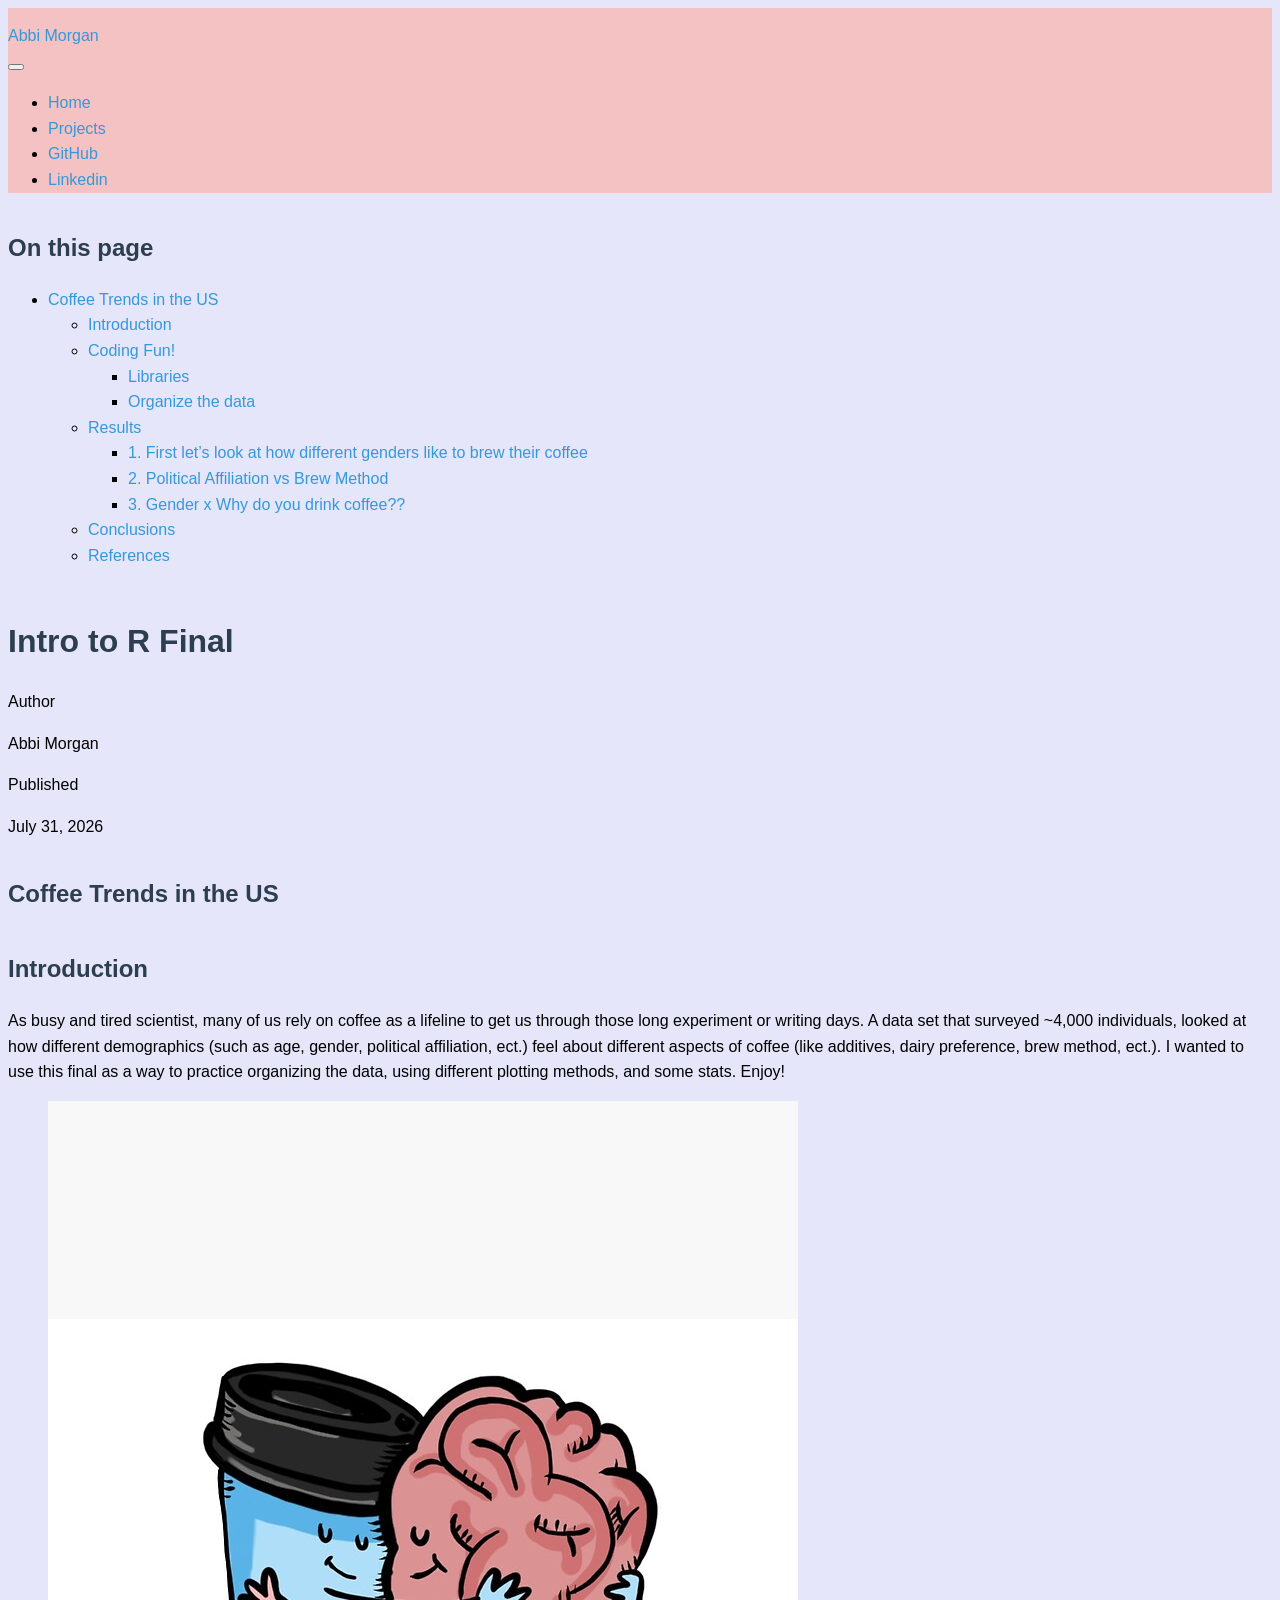
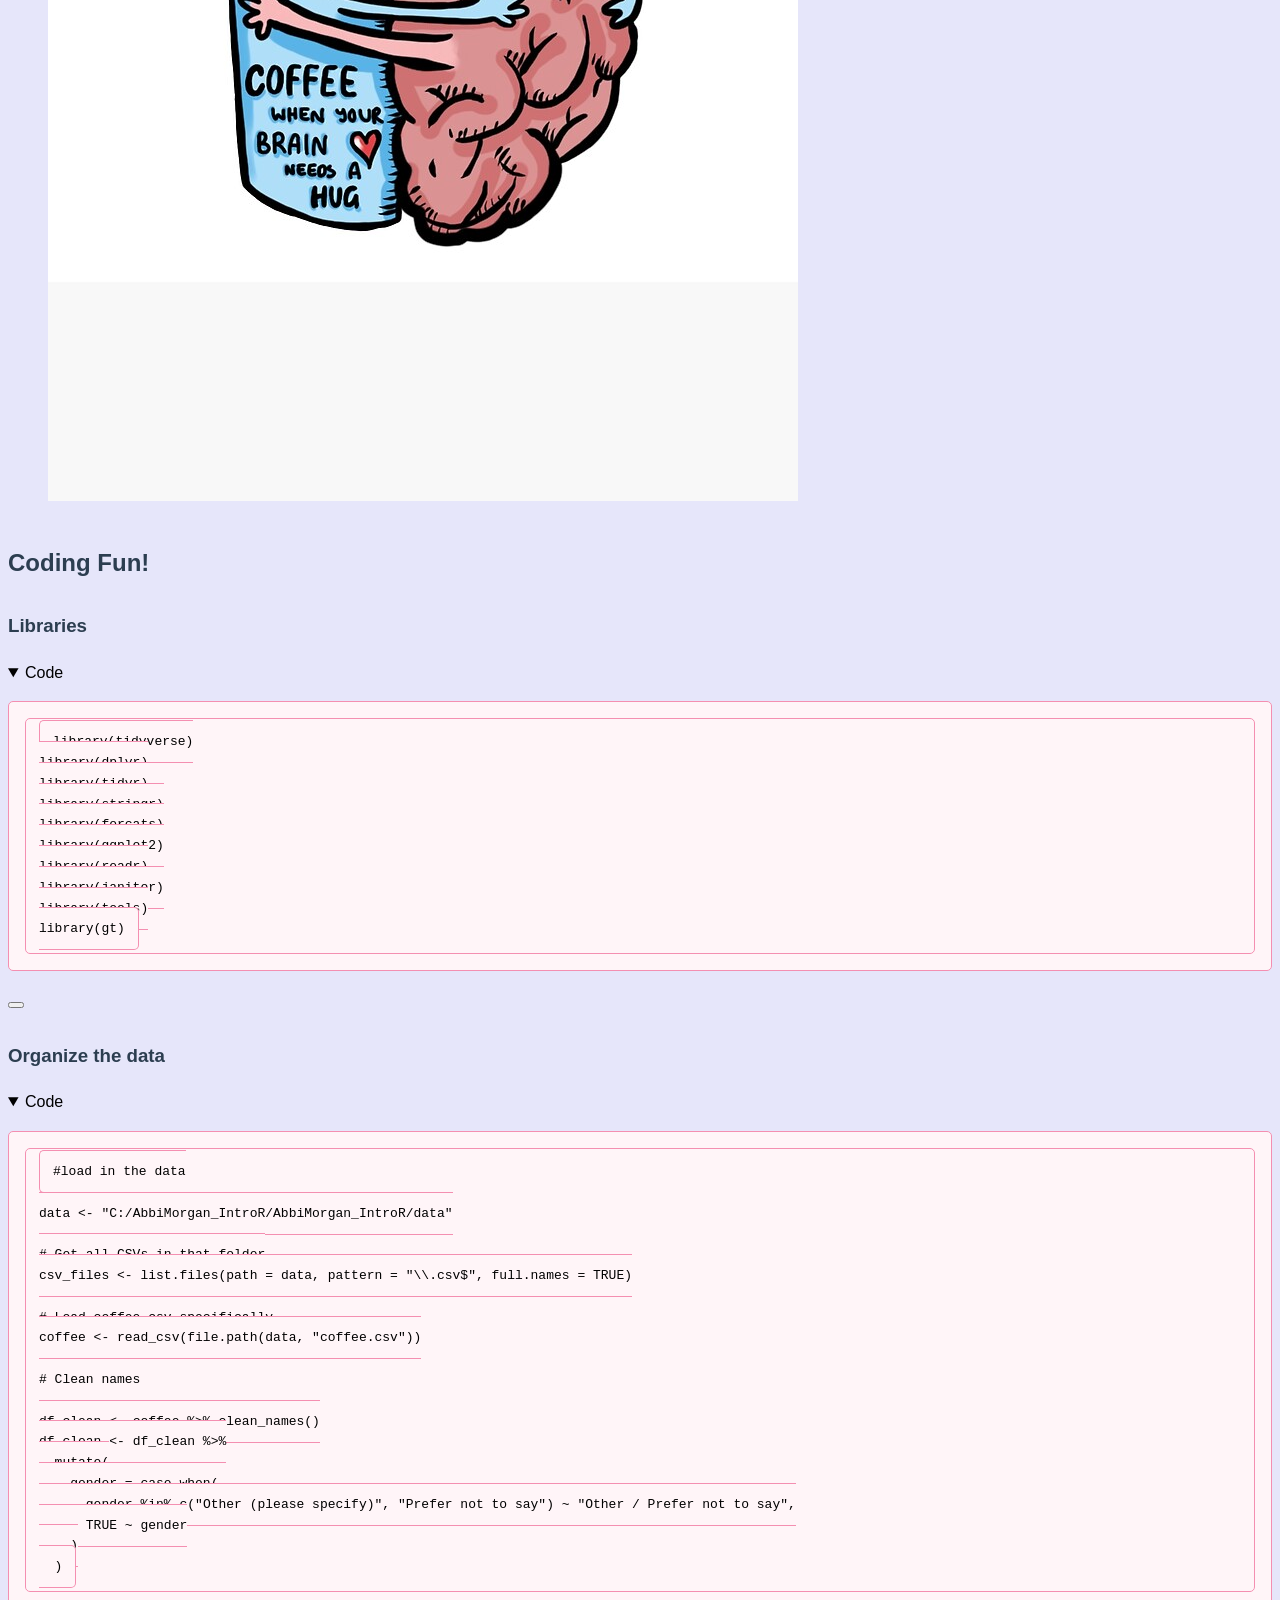
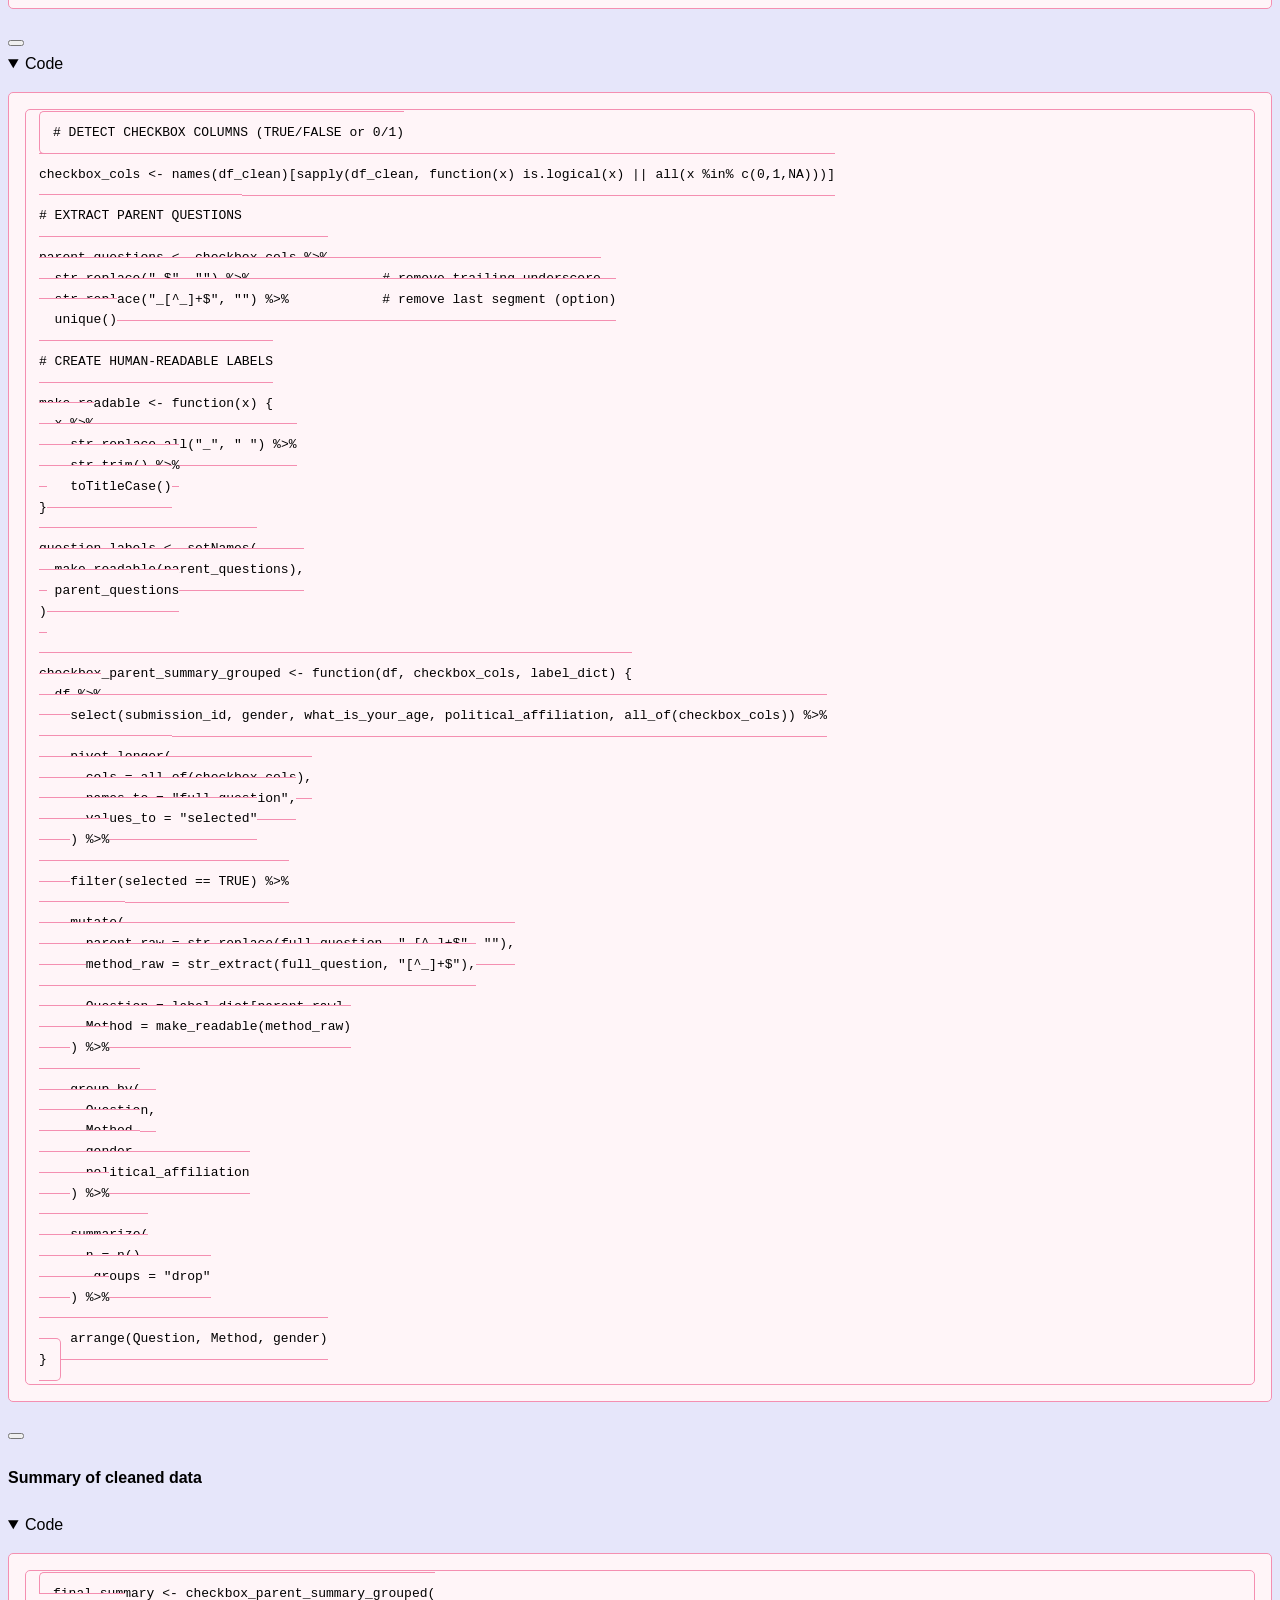
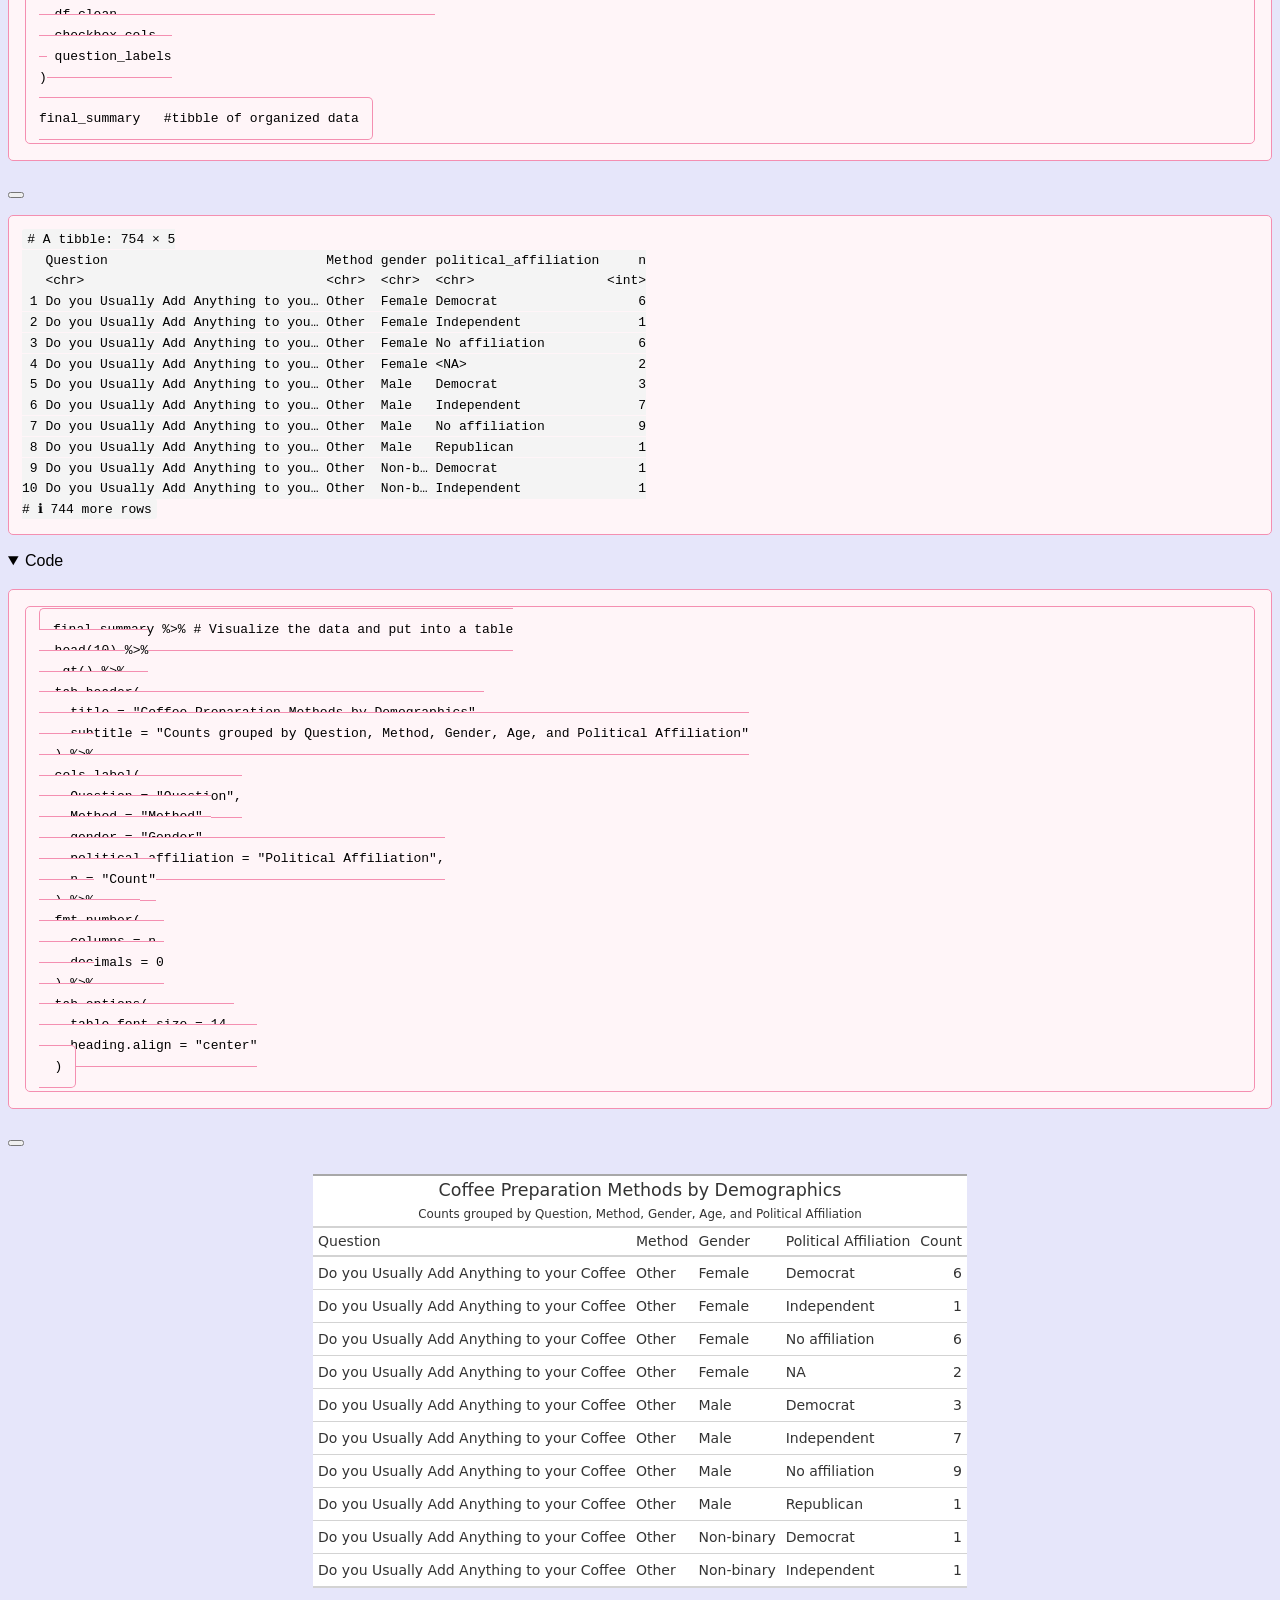
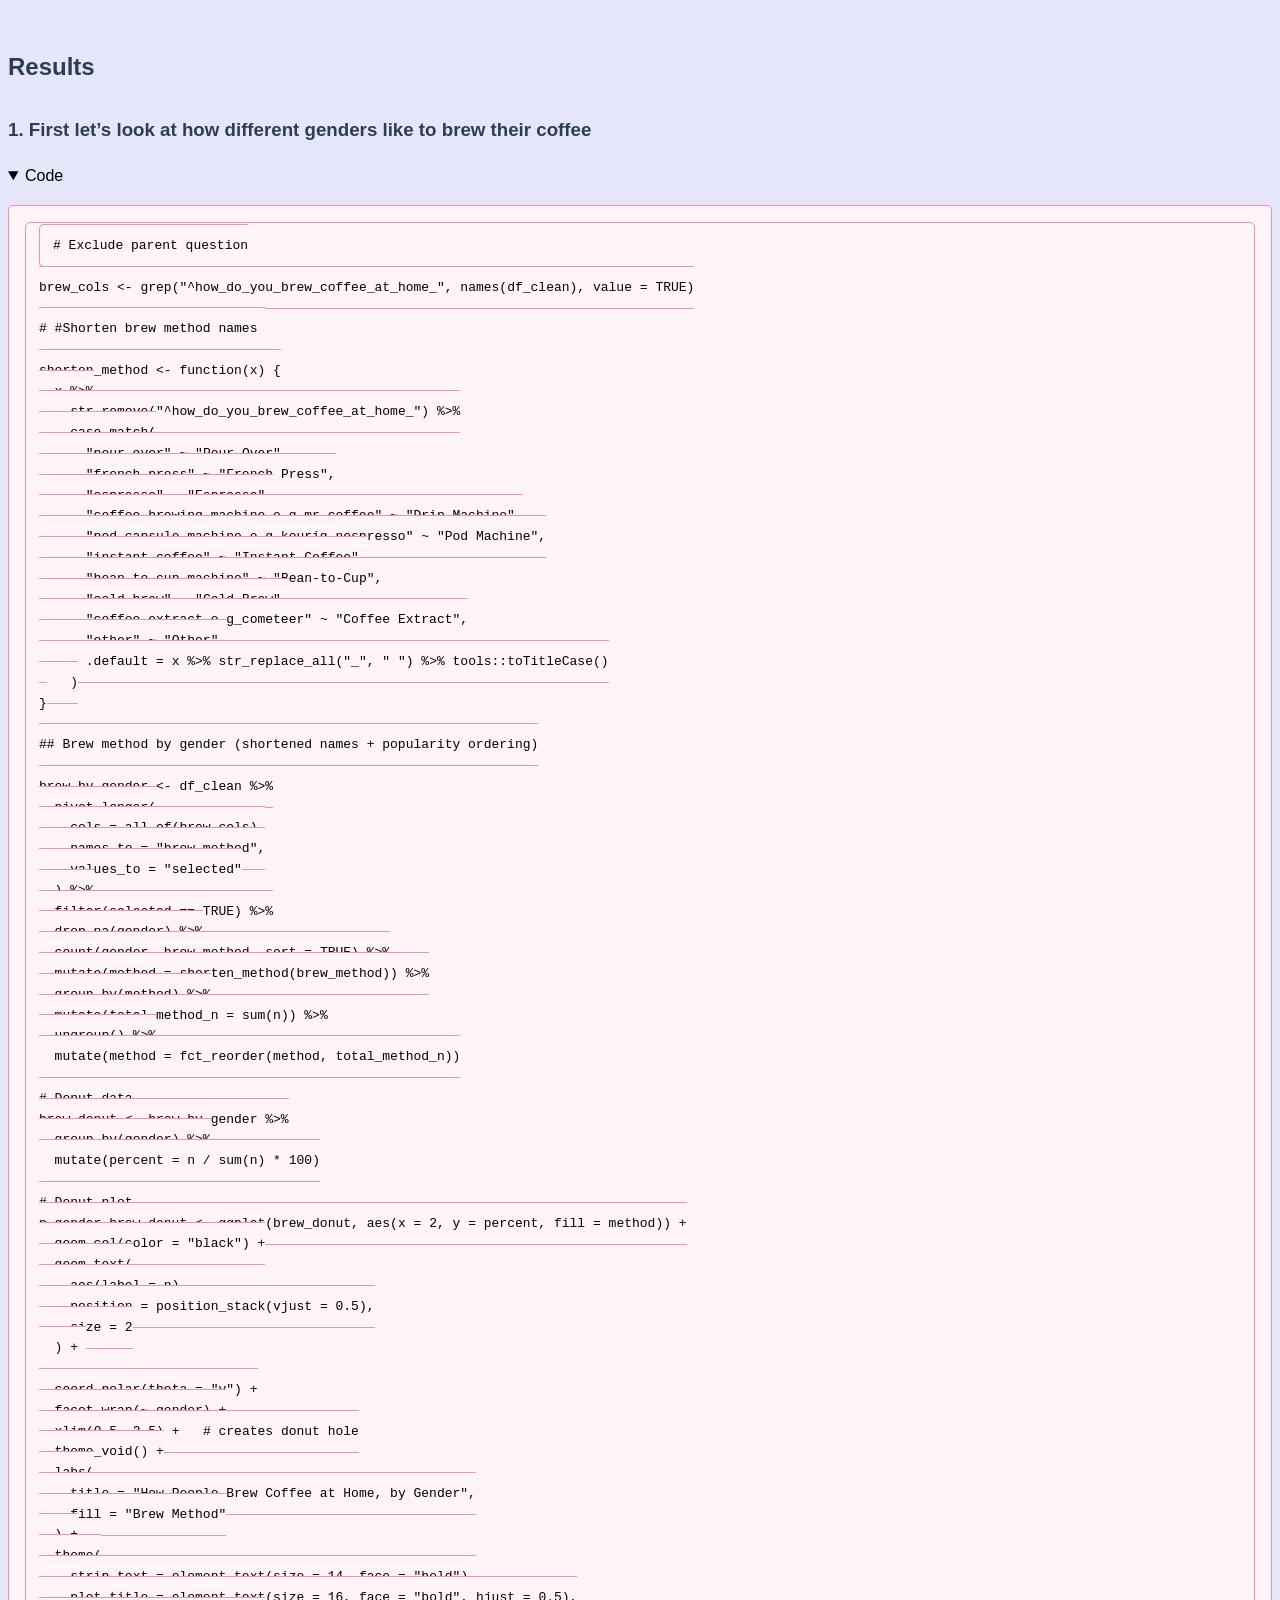
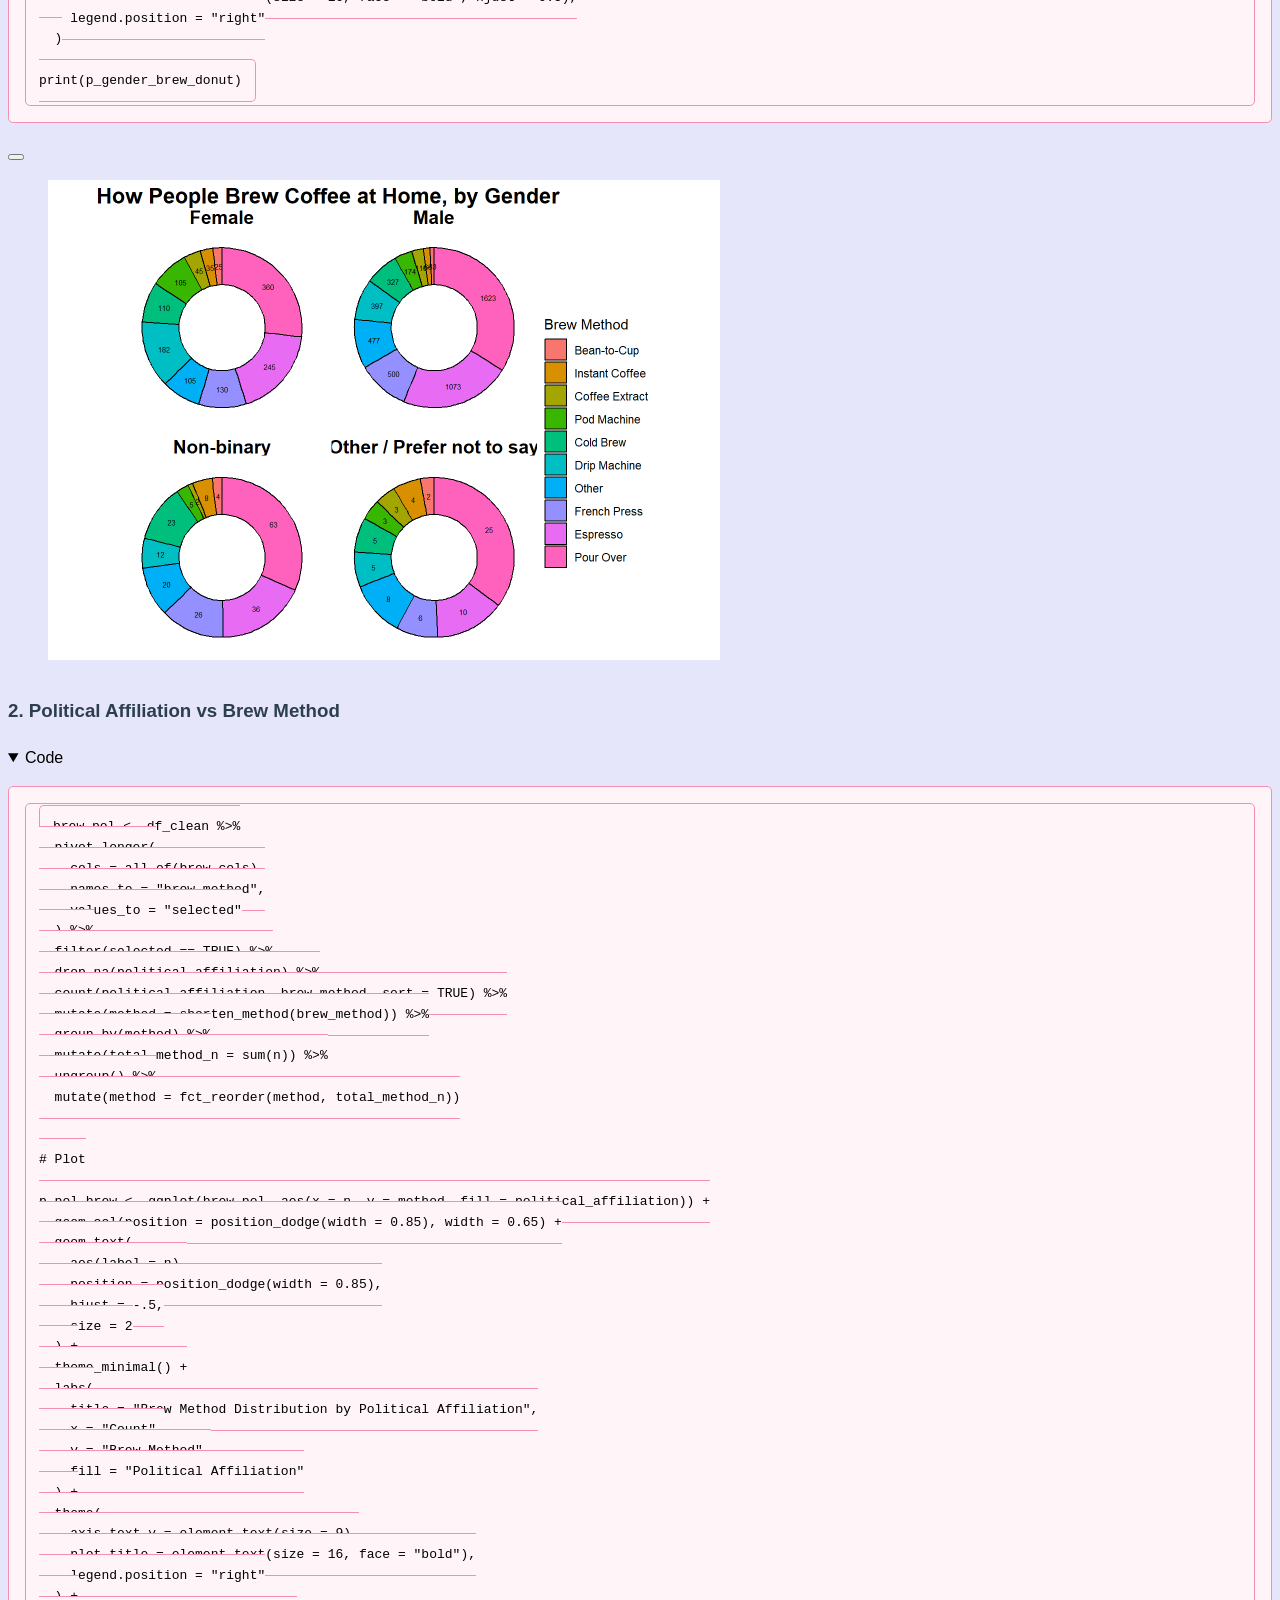
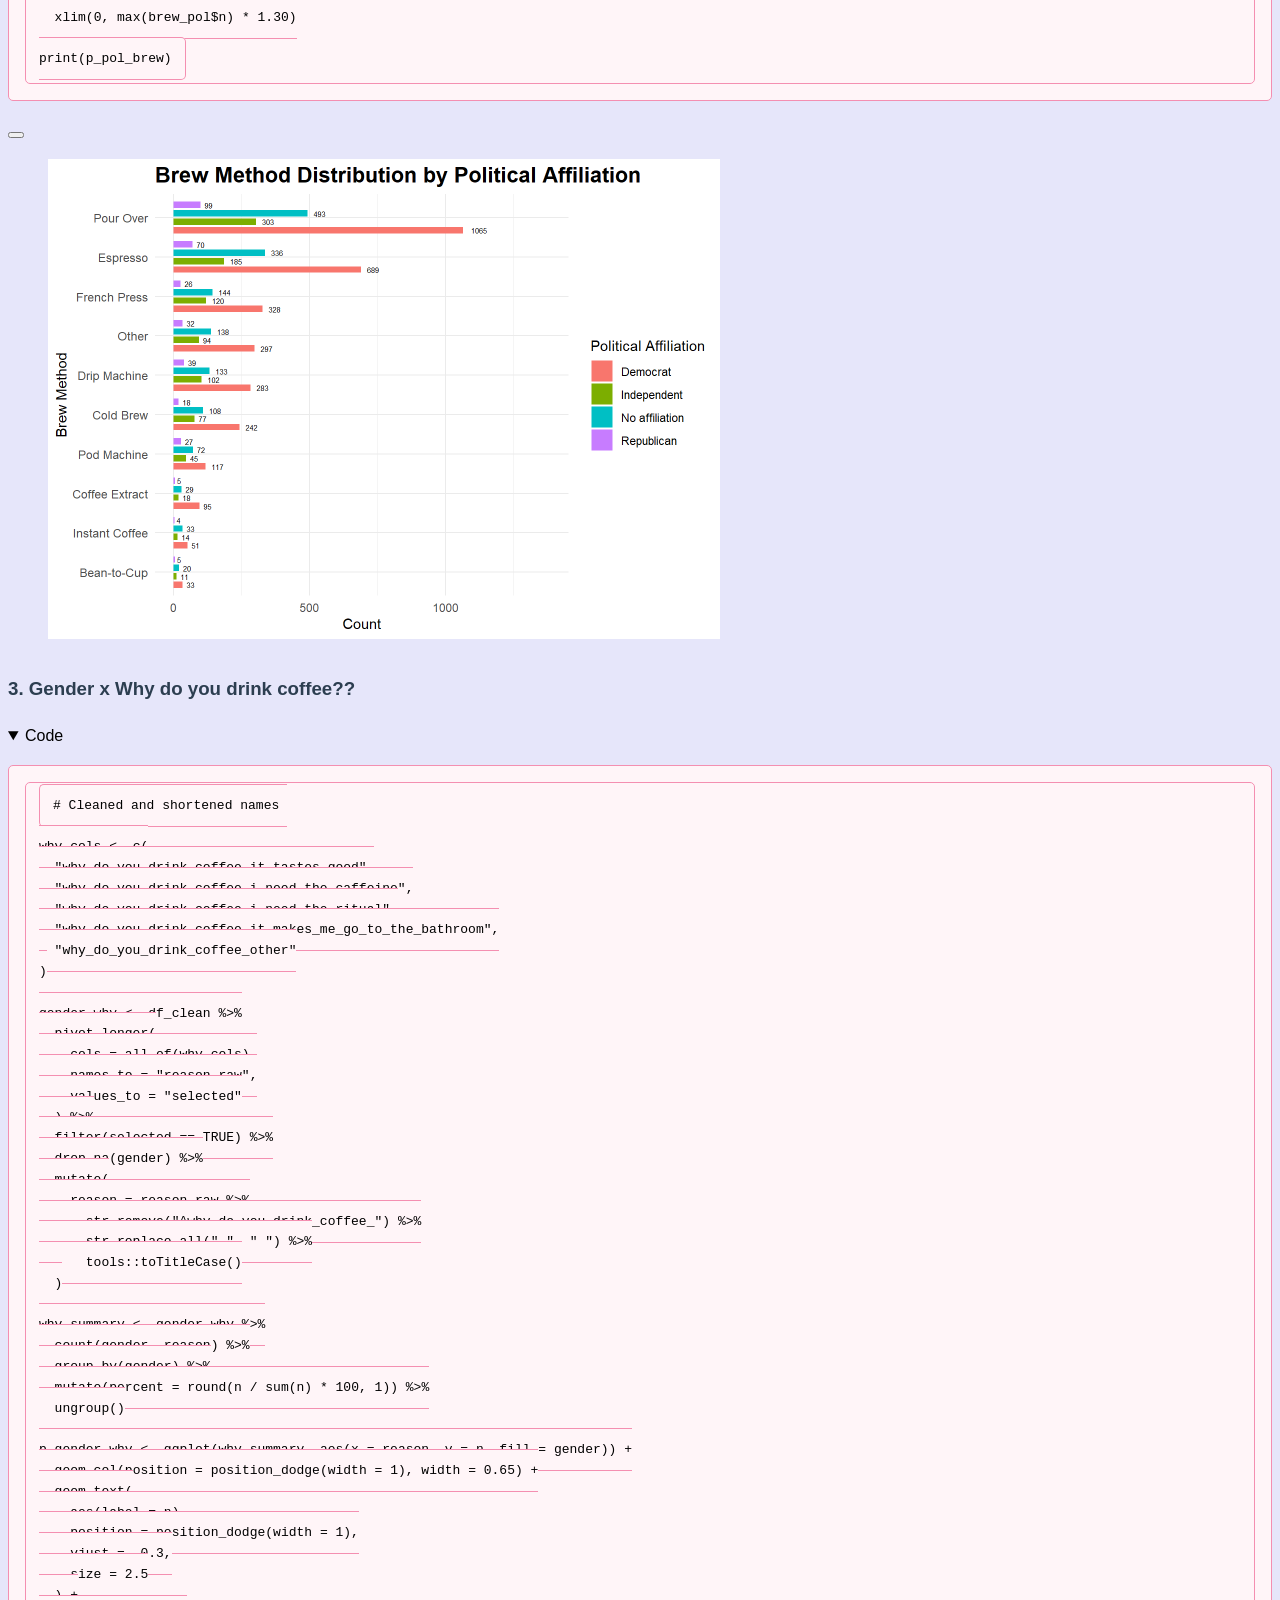
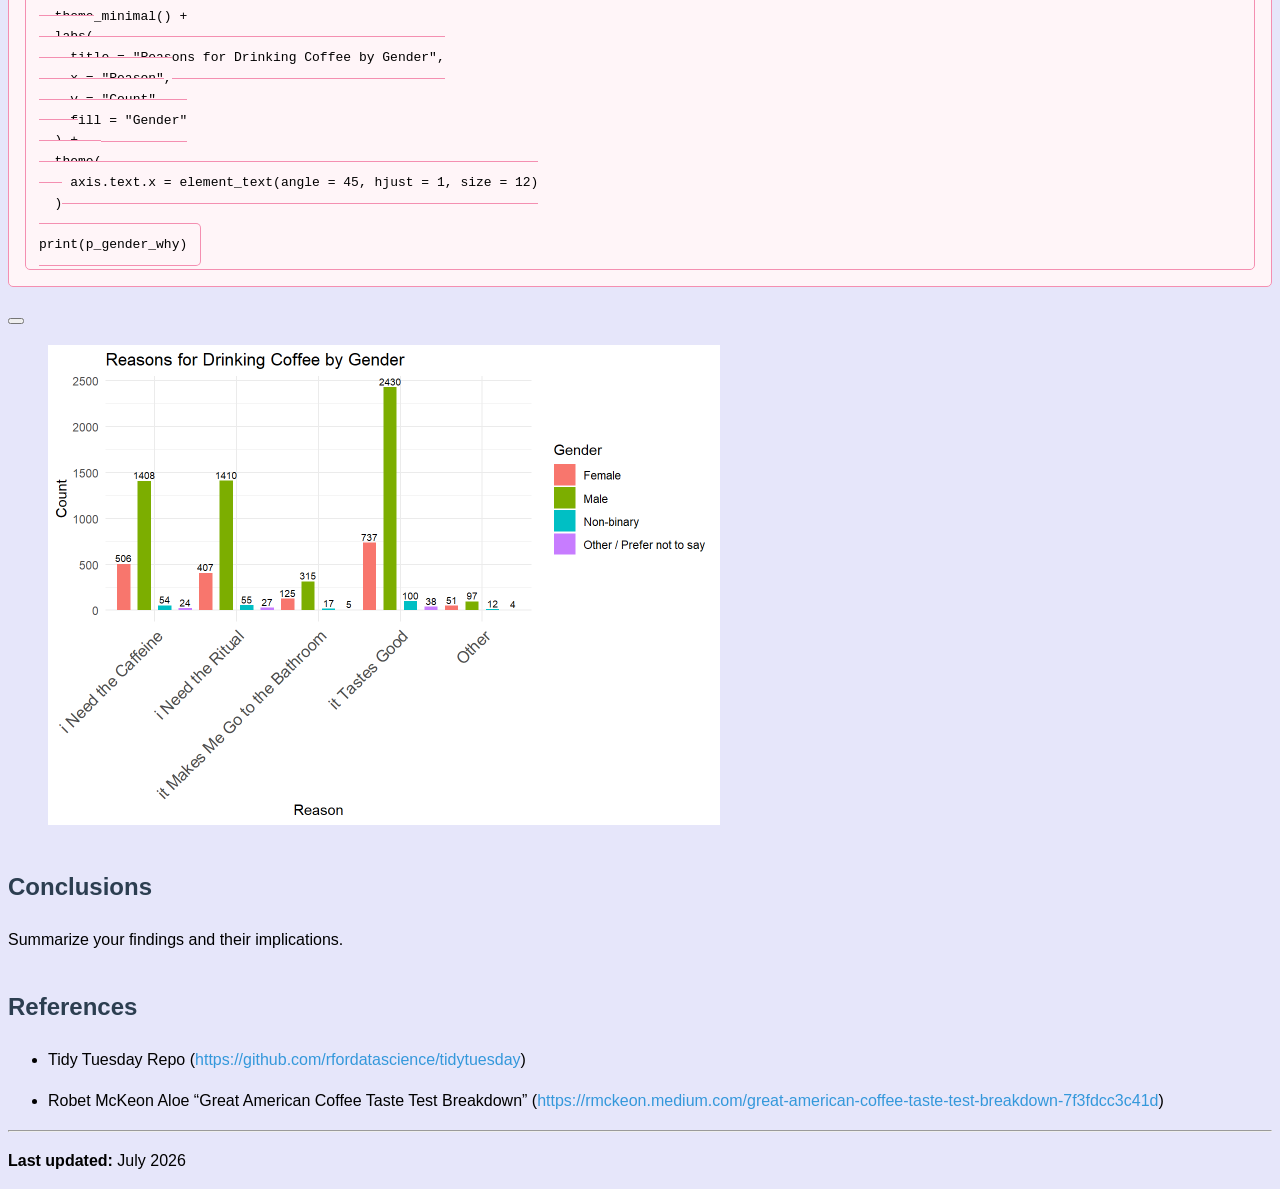
==== commit 2e9de1ac: "uuuggghhh" ====
--- a/docs/final-report.html
+++ b/docs/final-report.html
@@ -63,23 +63,23 @@
 </style>
 
 
-<script src="site_libs/quarto-nav/quarto-nav.js"></script>
-<script src="site_libs/quarto-nav/headroom.min.js"></script>
-<script src="site_libs/clipboard/clipboard.min.js"></script>
-<script src="site_libs/quarto-search/autocomplete.umd.js"></script>
-<script src="site_libs/quarto-search/fuse.min.js"></script>
-<script src="site_libs/quarto-search/quarto-search.js"></script>
-<meta name="quarto:offset" content="./">
-<script src="site_libs/quarto-html/quarto.js" type="module"></script>
-<script src="site_libs/quarto-html/tabsets/tabsets.js" type="module"></script>
-<script src="site_libs/quarto-html/popper.min.js"></script>
-<script src="site_libs/quarto-html/tippy.umd.min.js"></script>
-<script src="site_libs/quarto-html/anchor.min.js"></script>
-<link href="site_libs/quarto-html/tippy.css" rel="stylesheet">
-<link href="site_libs/quarto-html/quarto-syntax-highlighting-15634bcf2e68342d4ad2dfa704d543f6.css" rel="stylesheet" id="quarto-text-highlighting-styles">
-<script src="site_libs/bootstrap/bootstrap.min.js"></script>
-<link href="site_libs/bootstrap/bootstrap-icons.css" rel="stylesheet">
-<link href="site_libs/bootstrap/bootstrap-1de071e047e49cd083ceb1b25ae4a66d.min.css" rel="stylesheet" append-hash="true" id="quarto-bootstrap" data-mode="light">
+<script src="../site_libs/quarto-nav/quarto-nav.js"></script>
+<script src="../site_libs/quarto-nav/headroom.min.js"></script>
+<script src="../site_libs/clipboard/clipboard.min.js"></script>
+<script src="../site_libs/quarto-search/autocomplete.umd.js"></script>
+<script src="../site_libs/quarto-search/fuse.min.js"></script>
+<script src="../site_libs/quarto-search/quarto-search.js"></script>
+<meta name="quarto:offset" content="../">
+<script src="../site_libs/quarto-html/quarto.js" type="module"></script>
+<script src="../site_libs/quarto-html/tabsets/tabsets.js" type="module"></script>
+<script src="../site_libs/quarto-html/popper.min.js"></script>
+<script src="../site_libs/quarto-html/tippy.umd.min.js"></script>
+<script src="../site_libs/quarto-html/anchor.min.js"></script>
+<link href="../site_libs/quarto-html/tippy.css" rel="stylesheet">
+<link href="../site_libs/quarto-html/quarto-syntax-highlighting-15634bcf2e68342d4ad2dfa704d543f6.css" rel="stylesheet" id="quarto-text-highlighting-styles">
+<script src="../site_libs/bootstrap/bootstrap.min.js"></script>
+<link href="../site_libs/bootstrap/bootstrap-icons.css" rel="stylesheet">
+<link href="../site_libs/bootstrap/bootstrap-1de071e047e49cd083ceb1b25ae4a66d.min.css" rel="stylesheet" append-hash="true" id="quarto-bootstrap" data-mode="light">
 <script id="quarto-search-options" type="application/json">{
   "location": "navbar",
   "copy-button": false,
@@ -109,7 +109,7 @@
 }</script>
 
 
-<link rel="stylesheet" href="styles.css">
+<link rel="stylesheet" href="../styles.css">
 </head>
 
 <body class="nav-fixed rclassproject quarto-light">
@@ -119,7 +119,7 @@
     <nav class="navbar navbar-expand-lg " data-bs-theme="dark">
       <div class="navbar-container container-fluid">
       <div class="navbar-brand-container mx-auto">
-    <a class="navbar-brand" href="./index.html">
+    <a class="navbar-brand" href="../index.html">
     <span class="navbar-title">Abbi Morgan</span>
     </a>
   </div>
@@ -129,12 +129,12 @@
           <div class="collapse navbar-collapse" id="navbarCollapse">
             <ul class="navbar-nav navbar-nav-scroll ms-auto">
   <li class="nav-item">
-    <a class="nav-link" href="./index.html"> <i class="bi bi-house-fill" role="img">
+    <a class="nav-link" href="../index.html"> <i class="bi bi-house-fill" role="img">
 </i> 
 <span class="menu-text">Home</span></a>
   </li>  
   <li class="nav-item">
-    <a class="nav-link" href="./projects.html"> <i class="bi bi-briefcase-fill" role="img">
+    <a class="nav-link" href="../projects.html"> <i class="bi bi-briefcase-fill" role="img">
 </i> 
 <span class="menu-text">Projects</span></a>
   </li>  
@@ -225,7 +225,7 @@
 <p>As busy and tired scientist, many of us rely on coffee as a lifeline to get us through those long experiment or writing days. A data set that surveyed ~4,000 individuals, looked at how different demographics (such as age, gender, political affiliation, ect.) feel about different aspects of coffee (like additives, dairy preference, brew method, ect.). I wanted to use this final as a way to practice organizing the data, using different plotting methods, and some stats. Enjoy!</p>
 <div class="quarto-figure quarto-figure-center">
 <figure class="figure">
-<p><img src=".\Coffe_brain.jpg" class="img-fluid quarto-figure quarto-figure-center figure-img"></p>
+<p><img src="..\Coffe_brain.jpg" class="img-fluid quarto-figure quarto-figure-center figure-img"></p>
 </figure>
 </div>
 </section>
@@ -396,23 +396,23 @@
 <span id="cb6-22"><a href="#cb6-22" aria-hidden="true" tabindex="-1"></a>  )</span></code></pre></div><button title="Copy to Clipboard" class="code-copy-button"><i class="bi"></i></button></div>
 </details>
 <div class="cell-output-display">
-<div id="lobmyshqfm" style="padding-left:0px;padding-right:0px;padding-top:10px;padding-bottom:10px;overflow-x:auto;overflow-y:auto;width:auto;height:auto;">
-<style>#lobmyshqfm table {
+<div id="gpgguowven" style="padding-left:0px;padding-right:0px;padding-top:10px;padding-bottom:10px;overflow-x:auto;overflow-y:auto;width:auto;height:auto;">
+<style>#gpgguowven table {
   font-family: system-ui, 'Segoe UI', Roboto, Helvetica, Arial, sans-serif, 'Apple Color Emoji', 'Segoe UI Emoji', 'Segoe UI Symbol', 'Noto Color Emoji';
   -webkit-font-smoothing: antialiased;
   -moz-osx-font-smoothing: grayscale;
 }
 
-#lobmyshqfm thead, #lobmyshqfm tbody, #lobmyshqfm tfoot, #lobmyshqfm tr, #lobmyshqfm td, #lobmyshqfm th {
+#gpgguowven thead, #gpgguowven tbody, #gpgguowven tfoot, #gpgguowven tr, #gpgguowven td, #gpgguowven th {
   border-style: none;
 }
 
-#lobmyshqfm p {
+#gpgguowven p {
   margin: 0;
   padding: 0;
 }
 
-#lobmyshqfm .gt_table {
+#gpgguowven .gt_table {
   display: table;
   border-collapse: collapse;
   line-height: normal;
@@ -438,12 +438,12 @@
   border-left-color: #D3D3D3;
 }
 
-#lobmyshqfm .gt_caption {
+#gpgguowven .gt_caption {
   padding-top: 4px;
   padding-bottom: 4px;
 }
 
-#lobmyshqfm .gt_title {
+#gpgguowven .gt_title {
   color: #333333;
   font-size: 125%;
   font-weight: initial;
@@ -455,7 +455,7 @@
   border-bottom-width: 0;
 }
 
-#lobmyshqfm .gt_subtitle {
+#gpgguowven .gt_subtitle {
   color: #333333;
   font-size: 85%;
   font-weight: initial;
@@ -467,7 +467,7 @@
   border-top-width: 0;
 }
 
-#lobmyshqfm .gt_heading {
+#gpgguowven .gt_heading {
   background-color: #FFFFFF;
   text-align: center;
   border-bottom-color: #FFFFFF;
@@ -479,13 +479,13 @@
   border-right-color: #D3D3D3;
 }
 
-#lobmyshqfm .gt_bottom_border {
+#gpgguowven .gt_bottom_border {
   border-bottom-style: solid;
   border-bottom-width: 2px;
   border-bottom-color: #D3D3D3;
 }
 
-#lobmyshqfm .gt_col_headings {
+#gpgguowven .gt_col_headings {
   border-top-style: solid;
   border-top-width: 2px;
   border-top-color: #D3D3D3;
@@ -500,7 +500,7 @@
   border-right-color: #D3D3D3;
 }
 
-#lobmyshqfm .gt_col_heading {
+#gpgguowven .gt_col_heading {
   color: #333333;
   background-color: #FFFFFF;
   font-size: 100%;
@@ -520,7 +520,7 @@
   overflow-x: hidden;
 }
 
-#lobmyshqfm .gt_column_spanner_outer {
+#gpgguowven .gt_column_spanner_outer {
   color: #333333;
   background-color: #FFFFFF;
   font-size: 100%;
@@ -532,15 +532,15 @@
   padding-right: 4px;
 }
 
-#lobmyshqfm .gt_column_spanner_outer:first-child {
+#gpgguowven .gt_column_spanner_outer:first-child {
   padding-left: 0;
 }
 
-#lobmyshqfm .gt_column_spanner_outer:last-child {
+#gpgguowven .gt_column_spanner_outer:last-child {
   padding-right: 0;
 }
 
-#lobmyshqfm .gt_column_spanner {
+#gpgguowven .gt_column_spanner {
   border-bottom-style: solid;
   border-bottom-width: 2px;
   border-bottom-color: #D3D3D3;
@@ -552,11 +552,11 @@
   width: 100%;
 }
 
-#lobmyshqfm .gt_spanner_row {
+#gpgguowven .gt_spanner_row {
   border-bottom-style: hidden;
 }
 
-#lobmyshqfm .gt_group_heading {
+#gpgguowven .gt_group_heading {
   padding-top: 8px;
   padding-bottom: 8px;
   padding-left: 5px;
@@ -582,7 +582,7 @@
   text-align: left;
 }
 
-#lobmyshqfm .gt_empty_group_heading {
+#gpgguowven .gt_empty_group_heading {
   padding: 0.5px;
   color: #333333;
   background-color: #FFFFFF;
@@ -597,15 +597,15 @@
   vertical-align: middle;
 }
 
-#lobmyshqfm .gt_from_md > :first-child {
+#gpgguowven .gt_from_md > :first-child {
   margin-top: 0;
 }
 
-#lobmyshqfm .gt_from_md > :last-child {
+#gpgguowven .gt_from_md > :last-child {
   margin-bottom: 0;
 }
 
-#lobmyshqfm .gt_row {
+#gpgguowven .gt_row {
   padding-top: 8px;
   padding-bottom: 8px;
   padding-left: 5px;
@@ -624,7 +624,7 @@
   overflow-x: hidden;
 }
 
-#lobmyshqfm .gt_stub {
+#gpgguowven .gt_stub {
   color: #333333;
   background-color: #FFFFFF;
   font-size: 100%;
@@ -637,7 +637,7 @@
   padding-right: 5px;
 }
 
-#lobmyshqfm .gt_stub_row_group {
+#gpgguowven .gt_stub_row_group {
   color: #333333;
   background-color: #FFFFFF;
   font-size: 100%;
@@ -651,15 +651,15 @@
   vertical-align: top;
 }
 
-#lobmyshqfm .gt_row_group_first td {
+#gpgguowven .gt_row_group_first td {
   border-top-width: 2px;
 }
 
-#lobmyshqfm .gt_row_group_first th {
+#gpgguowven .gt_row_group_first th {
   border-top-width: 2px;
 }
 
-#lobmyshqfm .gt_summary_row {
+#gpgguowven .gt_summary_row {
   color: #333333;
   background-color: #FFFFFF;
   text-transform: inherit;
@@ -669,16 +669,16 @@
   padding-right: 5px;
 }
 
-#lobmyshqfm .gt_first_summary_row {
+#gpgguowven .gt_first_summary_row {
   border-top-style: solid;
   border-top-color: #D3D3D3;
 }
 
-#lobmyshqfm .gt_first_summary_row.thick {
+#gpgguowven .gt_first_summary_row.thick {
   border-top-width: 2px;
 }
 
-#lobmyshqfm .gt_last_summary_row {
+#gpgguowven .gt_last_summary_row {
   padding-top: 8px;
   padding-bottom: 8px;
   padding-left: 5px;
@@ -688,7 +688,7 @@
   border-bottom-color: #D3D3D3;
 }
 
-#lobmyshqfm .gt_grand_summary_row {
+#gpgguowven .gt_grand_summary_row {
   color: #333333;
   background-color: #FFFFFF;
   text-transform: inherit;
@@ -698,7 +698,7 @@
   padding-right: 5px;
 }
 
-#lobmyshqfm .gt_first_grand_summary_row {
+#gpgguowven .gt_first_grand_summary_row {
   padding-top: 8px;
   padding-bottom: 8px;
   padding-left: 5px;
@@ -708,7 +708,7 @@
   border-top-color: #D3D3D3;
 }
 
-#lobmyshqfm .gt_last_grand_summary_row_top {
+#gpgguowven .gt_last_grand_summary_row_top {
   padding-top: 8px;
   padding-bottom: 8px;
   padding-left: 5px;
@@ -718,11 +718,11 @@
   border-bottom-color: #D3D3D3;
 }
 
-#lobmyshqfm .gt_striped {
+#gpgguowven .gt_striped {
   background-color: rgba(128, 128, 128, 0.05);
 }
 
-#lobmyshqfm .gt_table_body {
+#gpgguowven .gt_table_body {
   border-top-style: solid;
   border-top-width: 2px;
   border-top-color: #D3D3D3;
@@ -731,7 +731,7 @@
   border-bottom-color: #D3D3D3;
 }
 
-#lobmyshqfm .gt_footnotes {
+#gpgguowven .gt_footnotes {
   color: #333333;
   background-color: #FFFFFF;
   border-bottom-style: none;
@@ -745,7 +745,7 @@
   border-right-color: #D3D3D3;
 }
 
-#lobmyshqfm .gt_footnote {
+#gpgguowven .gt_footnote {
   margin: 0px;
   font-size: 90%;
   padding-top: 4px;
@@ -754,7 +754,7 @@
   padding-right: 5px;
 }
 
-#lobmyshqfm .gt_sourcenotes {
+#gpgguowven .gt_sourcenotes {
   color: #333333;
   background-color: #FFFFFF;
   border-bottom-style: none;
@@ -768,7 +768,7 @@
   border-right-color: #D3D3D3;
 }
 
-#lobmyshqfm .gt_sourcenote {
+#gpgguowven .gt_sourcenote {
   font-size: 90%;
   padding-top: 4px;
   padding-bottom: 4px;
@@ -776,72 +776,72 @@
   padding-right: 5px;
 }
 
-#lobmyshqfm .gt_left {
+#gpgguowven .gt_left {
   text-align: left;
 }
 
-#lobmyshqfm .gt_center {
+#gpgguowven .gt_center {
   text-align: center;
 }
 
-#lobmyshqfm .gt_right {
+#gpgguowven .gt_right {
   text-align: right;
   font-variant-numeric: tabular-nums;
 }
 
-#lobmyshqfm .gt_font_normal {
+#gpgguowven .gt_font_normal {
   font-weight: normal;
 }
 
-#lobmyshqfm .gt_font_bold {
+#gpgguowven .gt_font_bold {
   font-weight: bold;
 }
 
-#lobmyshqfm .gt_font_italic {
+#gpgguowven .gt_font_italic {
   font-style: italic;
 }
 
-#lobmyshqfm .gt_super {
+#gpgguowven .gt_super {
   font-size: 65%;
 }
 
-#lobmyshqfm .gt_footnote_marks {
+#gpgguowven .gt_footnote_marks {
   font-size: 75%;
   vertical-align: 0.4em;
   position: initial;
 }
 
-#lobmyshqfm .gt_asterisk {
+#gpgguowven .gt_asterisk {
   font-size: 100%;
   vertical-align: 0;
 }
 
-#lobmyshqfm .gt_indent_1 {
+#gpgguowven .gt_indent_1 {
   text-indent: 5px;
 }
 
-#lobmyshqfm .gt_indent_2 {
+#gpgguowven .gt_indent_2 {
   text-indent: 10px;
 }
 
-#lobmyshqfm .gt_indent_3 {
+#gpgguowven .gt_indent_3 {
   text-indent: 15px;
 }
 
-#lobmyshqfm .gt_indent_4 {
+#gpgguowven .gt_indent_4 {
   text-indent: 20px;
 }
 
-#lobmyshqfm .gt_indent_5 {
+#gpgguowven .gt_indent_5 {
   text-indent: 25px;
 }
 
-#lobmyshqfm .katex-display {
+#gpgguowven .katex-display {
   display: inline-flex !important;
   margin-bottom: 0.75em !important;
 }
 
-#lobmyshqfm div.Reactable > div.rt-table > div.rt-thead > div.rt-tr.rt-tr-group-header > div.rt-th-group:after {
+#gpgguowven div.Reactable > div.rt-table > div.rt-thead > div.rt-tr.rt-tr-group-header > div.rt-th-group:after {
   height: 0px !important;
 }
 </style>
--- a/styles.css
+++ b/styles.css
@@ -0,0 +1,91 @@
+/* Custom styles for student research profile */
+
+/* Main content styling */
+body {
+  font-family: 'Arial', Tahoma, Geneva, Verdana, sans-serif;
+  line-height: 1.6;
+}
+
+/* Headings */
+h1, h2, h3 {
+  color: #2c3e50;
+  margin-top: 1.5em;
+}
+
+/* Links */
+a {
+  color: #3498db;
+  text-decoration: none;
+}
+
+a:hover {
+  text-decoration: underline;
+  color: #2980b9;
+}
+
+
+.rclassproject{
+  background-color: #E6E6FA;
+}
+
+
+/* Code blocks */
+code {
+  background-color: #f4f4f4;
+  padding: 0.2em 0.4em;
+  border-radius: 3px;
+}
+
+pre {
+  background-color: #f4f4f4;
+  padding: 1em;
+  border-radius: 5px;
+  overflow-x: auto;
+}
+
+pre, .sourceCode {
+  background-color: #FFF5F8;
+  padding: 1em;
+  border-radius: 5px;
+  overflow-x: auto;
+  border: 1px solid #F48FB1;
+}
+
+/* Tables */
+table {
+  border-collapse: collapse;
+  width: 100%;
+  margin: 1em 0;
+}
+
+table th,
+table td {
+  border: 1px solid #ddd;
+  padding: 0.75em;
+  text-align: left;
+}
+
+table th {
+  background-color: #ecf0f1;
+  font-weight: bold;
+}
+
+table tr:hover {
+  background-color: #f9f9f9;
+}
+
+/* Blockquotes */
+blockquote {
+  border-left: 4px solid #3498db;
+  padding-left: 1em;
+  color: #666;
+  font-style: italic;
+  margin: 1em 0;
+}
+
+
+/* Change top header color */
+.navbar {
+  background-color: #F4C2C2;
+  padding-top: 15px;
+}
